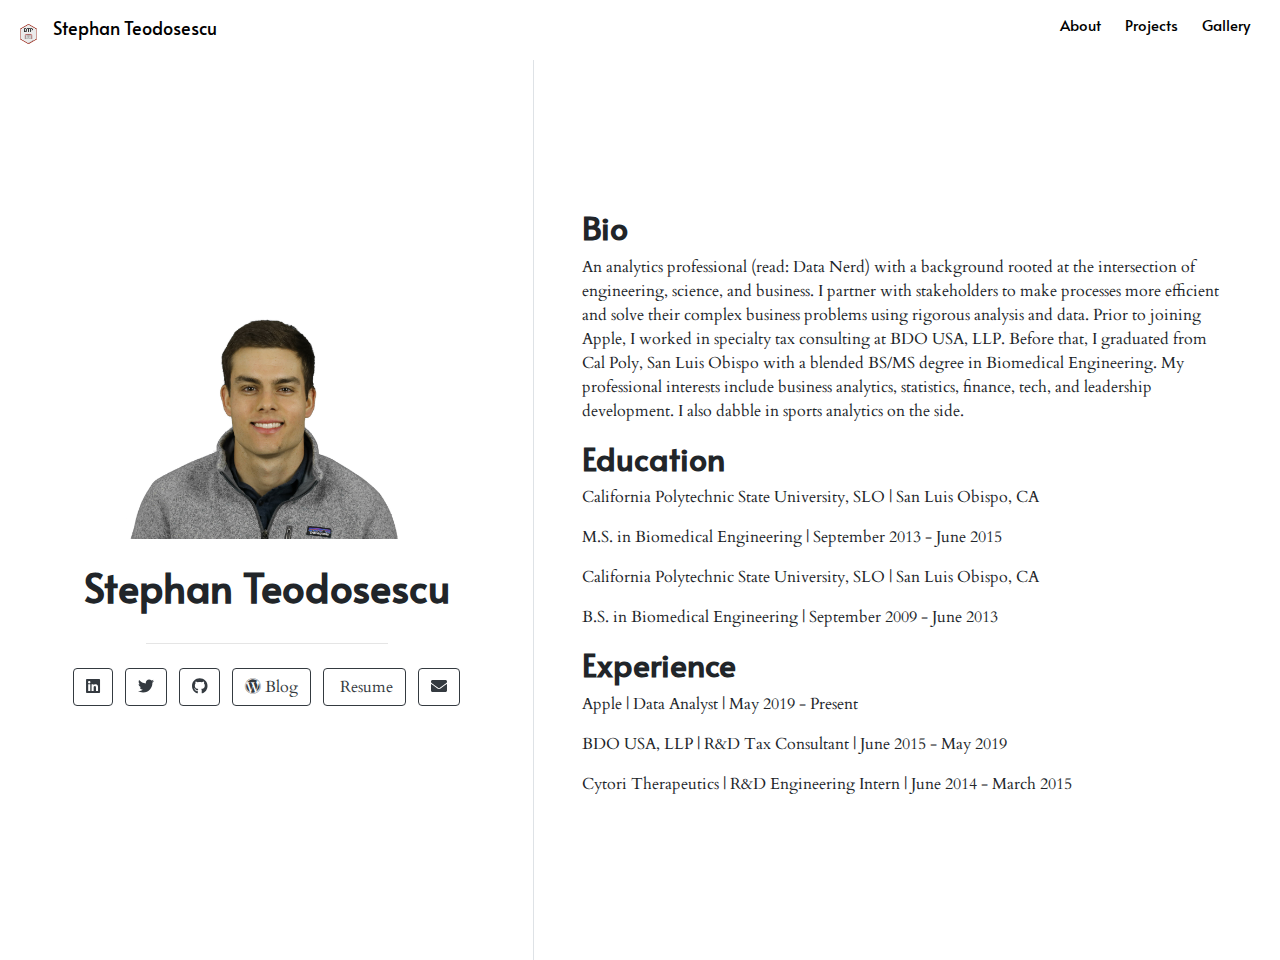
==== docs/index.html @ 384e7872 "Updated resume and blog icons" ====
<!doctype html>
<html lang="en">
  <head>
    <!-- Required meta tags -->
    <meta charset="utf-8">
    <meta name="viewport" content="width=device-width, initial-scale=1, shrink-to-fit=no">

    <!-- Bootstrap CSS -->
    <link rel="stylesheet" href="https://stackpath.bootstrapcdn.com/bootstrap/4.5.0/css/bootstrap.min.css">

    <link href="https://fonts.googleapis.com/css2?family=Roboto+Slab&display=swap" rel="stylesheet">
    <style type="text/css">body {font-family: 'Roboto Slab', serif;}</style>

    <title>Stephan Teodosescu</title>

    
          <!--radix_placeholder_navigation_in_header-->
          <meta name="distill:offset" content=""/>

          <script type="application/javascript">

            window.headroom_prevent_pin = false;

            window.document.addEventListener("DOMContentLoaded", function (event) {

              // initialize headroom for banner
              var header = $('header').get(0);
              var headerHeight = header.offsetHeight;
              var headroom = new Headroom(header, {
                tolerance: 5,
                onPin : function() {
                  if (window.headroom_prevent_pin) {
                    window.headroom_prevent_pin = false;
                    headroom.unpin();
                  }
                }
              });
              headroom.init();
              if(window.location.hash)
                headroom.unpin();
              $(header).addClass('headroom--transition');

              // offset scroll location for banner on hash change
              // (see: https://github.com/WickyNilliams/headroom.js/issues/38)
              window.addEventListener("hashchange", function(event) {
                window.scrollTo(0, window.pageYOffset - (headerHeight + 25));
              });

              // responsive menu
              $('.distill-site-header').each(function(i, val) {
                var topnav = $(this);
                var toggle = topnav.find('.nav-toggle');
                toggle.on('click', function() {
                  topnav.toggleClass('responsive');
                });
              });

              // nav dropdowns
              $('.nav-dropbtn').click(function(e) {
                $(this).next('.nav-dropdown-content').toggleClass('nav-dropdown-active');
                $(this).parent().siblings('.nav-dropdown')
                   .children('.nav-dropdown-content').removeClass('nav-dropdown-active');
              });
              $("body").click(function(e){
                $('.nav-dropdown-content').removeClass('nav-dropdown-active');
              });
              $(".nav-dropdown").click(function(e){
                e.stopPropagation();
              });
            });
          </script>

          <style type="text/css">

          /* Theme (user-documented overrideables for nav appearance) */

          .distill-site-nav {
            color: rgba(255, 255, 255, 0.8);
            background-color: #0F2E3D;
            font-size: 15px;
            font-weight: 300;
          }

          .distill-site-nav a {
            color: inherit;
            text-decoration: none;
          }

          .distill-site-nav a:hover {
            color: white;
          }

          @media print {
            .distill-site-nav {
              display: none;
            }
          }

          .distill-site-header {

          }

          .distill-site-footer {

          }


          /* Site Header */

          .distill-site-header {
            width: 100%;
            box-sizing: border-box;
            z-index: 3;
          }

          .distill-site-header .nav-left {
            display: inline-block;
            margin-left: 8px;
          }

          @media screen and (max-width: 768px) {
            .distill-site-header .nav-left {
              margin-left: 0;
            }
          }


          .distill-site-header .nav-right {
            float: right;
            margin-right: 8px;
          }

          .distill-site-header a,
          .distill-site-header .title {
            display: inline-block;
            text-align: center;
            padding: 14px 10px 14px 10px;
          }

          .distill-site-header .title {
            font-size: 18px;
            min-width: 150px;
          }

          .distill-site-header .logo {
            padding: 0;
          }

          .distill-site-header .logo img {
            display: none;
            max-height: 20px;
            width: auto;
            margin-bottom: -4px;
          }

          .distill-site-header .nav-image img {
            max-height: 18px;
            width: auto;
            display: inline-block;
            margin-bottom: -3px;
          }



          @media screen and (min-width: 1000px) {
            .distill-site-header .logo img {
              display: inline-block;
            }
            .distill-site-header .nav-left {
              margin-left: 20px;
            }
            .distill-site-header .nav-right {
              margin-right: 20px;
            }
            .distill-site-header .title {
              padding-left: 12px;
            }
          }


          .distill-site-header .nav-toggle {
            display: none;
          }

          .nav-dropdown {
            display: inline-block;
            position: relative;
          }

          .nav-dropdown .nav-dropbtn {
            border: none;
            outline: none;
            color: rgba(255, 255, 255, 0.8);
            padding: 16px 10px;
            background-color: transparent;
            font-family: inherit;
            font-size: inherit;
            font-weight: inherit;
            margin: 0;
            margin-top: 1px;
            z-index: 2;
          }

          .nav-dropdown-content {
            display: none;
            position: absolute;
            background-color: white;
            min-width: 200px;
            border: 1px solid rgba(0,0,0,0.15);
            border-radius: 4px;
            box-shadow: 0px 8px 16px 0px rgba(0,0,0,0.1);
            z-index: 1;
            margin-top: 2px;
            white-space: nowrap;
            padding-top: 4px;
            padding-bottom: 4px;
          }

          .nav-dropdown-content hr {
            margin-top: 4px;
            margin-bottom: 4px;
            border: none;
            border-bottom: 1px solid rgba(0, 0, 0, 0.1);
          }

          .nav-dropdown-active {
            display: block;
          }

          .nav-dropdown-content a, .nav-dropdown-content .nav-dropdown-header {
            color: black;
            padding: 6px 24px;
            text-decoration: none;
            display: block;
            text-align: left;
          }

          .nav-dropdown-content .nav-dropdown-header {
            display: block;
            padding: 5px 24px;
            padding-bottom: 0;
            text-transform: uppercase;
            font-size: 14px;
            color: #999999;
            white-space: nowrap;
          }

          .nav-dropdown:hover .nav-dropbtn {
            color: white;
          }

          .nav-dropdown-content a:hover {
            background-color: #ddd;
            color: black;
          }

          .nav-right .nav-dropdown-content {
            margin-left: -45%;
            right: 0;
          }

          @media screen and (max-width: 768px) {
            .distill-site-header a, .distill-site-header .nav-dropdown  {display: none;}
            .distill-site-header a.nav-toggle {
              float: right;
              display: block;
            }
            .distill-site-header .title {
              margin-left: 0;
            }
            .distill-site-header .nav-right {
              margin-right: 0;
            }
            .distill-site-header {
              overflow: hidden;
            }
            .nav-right .nav-dropdown-content {
              margin-left: 0;
            }
          }


          @media screen and (max-width: 768px) {
            .distill-site-header.responsive {position: relative; min-height: 500px; }
            .distill-site-header.responsive a.nav-toggle {
              position: absolute;
              right: 0;
              top: 0;
            }
            .distill-site-header.responsive a,
            .distill-site-header.responsive .nav-dropdown {
              display: block;
              text-align: left;
            }
            .distill-site-header.responsive .nav-left,
            .distill-site-header.responsive .nav-right {
              width: 100%;
            }
            .distill-site-header.responsive .nav-dropdown {float: none;}
            .distill-site-header.responsive .nav-dropdown-content {position: relative;}
            .distill-site-header.responsive .nav-dropdown .nav-dropbtn {
              display: block;
              width: 100%;
              text-align: left;
            }
          }

          /* Site Footer */

          .distill-site-footer {
            width: 100%;
            overflow: hidden;
            box-sizing: border-box;
            z-index: 3;
            margin-top: 30px;
            padding-top: 30px;
            padding-bottom: 30px;
            text-align: center;
          }

          /* Headroom */

          d-title {
            padding-top: 6rem;
          }

          @media print {
            d-title {
              padding-top: 4rem;
            }
          }

          .headroom {
            z-index: 1000;
            position: fixed;
            top: 0;
            left: 0;
            right: 0;
          }

          .headroom--transition {
            transition: all .4s ease-in-out;
          }

          .headroom--unpinned {
            top: -100px;
          }

          .headroom--pinned {
            top: 0;
          }

          /* adjust viewport for navbar height */
          /* helps vertically center bootstrap (non-distill) content */
          .min-vh-100 {
            min-height: calc(100vh - 100px) !important;
          }

          </style>

          <script src="site_libs/jquery-3.6.0/jquery-3.6.0.min.js"></script>
          <link href="site_libs/font-awesome-5.1.0/css/all.css" rel="stylesheet"/>
          <link href="site_libs/font-awesome-5.1.0/css/v4-shims.css" rel="stylesheet"/>
          <script src="site_libs/headroom-0.9.4/headroom.min.js"></script>
          <script src="site_libs/autocomplete-0.37.1/autocomplete.min.js"></script>
          <script src="site_libs/fuse-6.4.1/fuse.min.js"></script>

          <script type="application/javascript">

          function getMeta(metaName) {
            var metas = document.getElementsByTagName('meta');
            for (let i = 0; i < metas.length; i++) {
              if (metas[i].getAttribute('name') === metaName) {
                return metas[i].getAttribute('content');
              }
            }
            return '';
          }

          function offsetURL(url) {
            var offset = getMeta('distill:offset');
            return offset ? offset + '/' + url : url;
          }

          function createFuseIndex() {

            // create fuse index
            var options = {
              keys: [
                { name: 'title', weight: 20 },
                { name: 'categories', weight: 15 },
                { name: 'description', weight: 10 },
                { name: 'contents', weight: 5 },
              ],
              ignoreLocation: true,
              threshold: 0
            };
            var fuse = new window.Fuse([], options);

            // fetch the main search.json
            return fetch(offsetURL('search.json'))
              .then(function(response) {
                if (response.status == 200) {
                  return response.json().then(function(json) {
                    // index main articles
                    json.articles.forEach(function(article) {
                      fuse.add(article);
                    });
                    // download collections and index their articles
                    return Promise.all(json.collections.map(function(collection) {
                      return fetch(offsetURL(collection)).then(function(response) {
                        if (response.status === 200) {
                          return response.json().then(function(articles) {
                            articles.forEach(function(article) {
                              fuse.add(article);
                            });
                          })
                        } else {
                          return Promise.reject(
                            new Error('Unexpected status from search index request: ' +
                                      response.status)
                          );
                        }
                      });
                    })).then(function() {
                      return fuse;
                    });
                  });

                } else {
                  return Promise.reject(
                    new Error('Unexpected status from search index request: ' +
                                response.status)
                  );
                }
              });
          }

          window.document.addEventListener("DOMContentLoaded", function (event) {

            // get search element (bail if we don't have one)
            var searchEl = window.document.getElementById('distill-search');
            if (!searchEl)
              return;

            createFuseIndex()
              .then(function(fuse) {

                // make search box visible
                searchEl.classList.remove('hidden');

                // initialize autocomplete
                var options = {
                  autoselect: true,
                  hint: false,
                  minLength: 2,
                };
                window.autocomplete(searchEl, options, [{
                  source: function(query, callback) {
                    const searchOptions = {
                      isCaseSensitive: false,
                      shouldSort: true,
                      minMatchCharLength: 2,
                      limit: 10,
                    };
                    var results = fuse.search(query, searchOptions);
                    callback(results
                      .map(function(result) { return result.item; })
                    );
                  },
                  templates: {
                    suggestion: function(suggestion) {
                      var img = suggestion.preview && Object.keys(suggestion.preview).length > 0
                        ? `<img src="${offsetURL(suggestion.preview)}"</img>`
                        : '';
                      var html = `
                        <div class="search-item">
                          <h3>${suggestion.title}</h3>
                          <div class="search-item-description">
                            ${suggestion.description || ''}
                          </div>
                          <div class="search-item-preview">
                            ${img}
                          </div>
                        </div>
                      `;
                      return html;
                    }
                  }
                }]).on('autocomplete:selected', function(event, suggestion) {
                  window.location.href = offsetURL(suggestion.path);
                });
                // remove inline display style on autocompleter (we want to
                // manage responsive display via css)
                $('.algolia-autocomplete').css("display", "");
              })
              .catch(function(error) {
                console.log(error);
              });

          });

          </script>

          <style type="text/css">

          .nav-search {
            font-size: x-small;
          }

          /* Algolioa Autocomplete */

          .algolia-autocomplete {
            display: inline-block;
            margin-left: 10px;
            vertical-align: sub;
            background-color: white;
            color: black;
            padding: 6px;
            padding-top: 8px;
            padding-bottom: 0;
            border-radius: 6px;
            border: 1px #0F2E3D solid;
            width: 180px;
          }


          @media screen and (max-width: 768px) {
            .distill-site-nav .algolia-autocomplete {
              display: none;
              visibility: hidden;
            }
            .distill-site-nav.responsive .algolia-autocomplete {
              display: inline-block;
              visibility: visible;
            }
            .distill-site-nav.responsive .algolia-autocomplete .aa-dropdown-menu {
              margin-left: 0;
              width: 400px;
              max-height: 400px;
            }
          }

          .algolia-autocomplete .aa-input, .algolia-autocomplete .aa-hint {
            width: 90%;
            outline: none;
            border: none;
          }

          .algolia-autocomplete .aa-hint {
            color: #999;
          }
          .algolia-autocomplete .aa-dropdown-menu {
            width: 550px;
            max-height: 70vh;
            overflow-x: visible;
            overflow-y: scroll;
            padding: 5px;
            margin-top: 3px;
            margin-left: -150px;
            background-color: #fff;
            border-radius: 5px;
            border: 1px solid #999;
            border-top: none;
          }

          .algolia-autocomplete .aa-dropdown-menu .aa-suggestion {
            cursor: pointer;
            padding: 5px 4px;
            border-bottom: 1px solid #eee;
          }

          .algolia-autocomplete .aa-dropdown-menu .aa-suggestion:last-of-type {
            border-bottom: none;
            margin-bottom: 2px;
          }

          .algolia-autocomplete .aa-dropdown-menu .aa-suggestion .search-item {
            overflow: hidden;
            font-size: 0.8em;
            line-height: 1.4em;
          }

          .algolia-autocomplete .aa-dropdown-menu .aa-suggestion .search-item h3 {
            font-size: 1rem;
            margin-block-start: 0;
            margin-block-end: 5px;
          }

          .algolia-autocomplete .aa-dropdown-menu .aa-suggestion .search-item-description {
            display: inline-block;
            overflow: hidden;
            height: 2.8em;
            width: 80%;
            margin-right: 4%;
          }

          .algolia-autocomplete .aa-dropdown-menu .aa-suggestion .search-item-preview {
            display: inline-block;
            width: 15%;
          }

          .algolia-autocomplete .aa-dropdown-menu .aa-suggestion .search-item-preview img {
            height: 3em;
            width: auto;
            display: none;
          }

          .algolia-autocomplete .aa-dropdown-menu .aa-suggestion .search-item-preview img[src] {
            display: initial;
          }

          .algolia-autocomplete .aa-dropdown-menu .aa-suggestion.aa-cursor {
            background-color: #eee;
          }
          .algolia-autocomplete .aa-dropdown-menu .aa-suggestion em {
            font-weight: bold;
            font-style: normal;
          }

          </style>


          <!--/radix_placeholder_navigation_in_header-->
          <!--radix_placeholder_site_in_header-->
          <!--/radix_placeholder_site_in_header-->
          
          <style type="text/css">
          body {
            padding-top: 60px;
          }
          </style>
          <style type="text/css">
          /* base variables */

          /* Edit the CSS properties in this file to create a custom
             Distill theme. Only edit values in the right column
             for each row; values shown are the CSS defaults.
             To return any property to the default,
             you may set its value to: unset
             All rows must end with a semi-colon.                      */

          /* Optional: embed custom fonts here with `@import`          */
          /* This must remain at the top of this file.                 */



          html {
            /*-- Main font sizes --*/
            --title-size:      50px;
            --body-size:       1.06rem;
            --code-size:       14px;
            --aside-size:      12px;
            --fig-cap-size:    13px;
            /*-- Main font colors --*/
            --title-color:     #000000;
            --header-color:    rgba(0, 0, 0, 0.8);
            --body-color:      rgba(0, 0, 0, 0.8);
            --aside-color:     rgba(0, 0, 0, 0.6);
            --fig-cap-color:   rgba(0, 0, 0, 0.6);
            /*-- Specify custom fonts ~~~ must be imported above   --*/
            --heading-font:    sans-serif;
            --mono-font:       monospace;
            --body-font:       sans-serif;
            --navbar-font:     sans-serif;  /* websites + blogs only */
          }

          /*-- ARTICLE METADATA --*/
          d-byline {
            --heading-size:    0.6rem;
            --heading-color:   rgba(0, 0, 0, 0.5);
            --body-size:       0.8rem;
            --body-color:      rgba(0, 0, 0, 0.8);
          }

          /*-- ARTICLE TABLE OF CONTENTS --*/
          .d-contents {
            --heading-size:    18px;
            --contents-size:   13px;
          }

          /*-- ARTICLE APPENDIX --*/
          d-appendix {
            --heading-size:    15px;
            --heading-color:   rgba(0, 0, 0, 0.65);
            --text-size:       0.8em;
            --text-color:      rgba(0, 0, 0, 0.5);
          }

          /*-- WEBSITE HEADER + FOOTER --*/
          /* These properties only apply to Distill sites and blogs  */

          .distill-site-header {
            --title-size:       18px;
            --text-color:       rgba(255, 255, 255, 0.8);
            --text-size:        15px;
            --hover-color:      white;
            --bkgd-color:       #0F2E3D;
          }

          .distill-site-footer {
            --text-color:       rgba(255, 255, 255, 0.8);
            --text-size:        15px;
            --hover-color:      white;
            --bkgd-color:       #0F2E3D;
          }

          /*-- Additional custom styles --*/
          /* Add any additional CSS rules below                      */
          </style>
          <style type="text/css">/* base variables */

          /* Edit the CSS properties in this file to create a custom
             Distill theme. Only edit values in the right column
             for each row; values shown are the CSS defaults.
             To return any property to the default,
             you may set its value to: unset
             All rows must end with a semi-colon.                      */

          /* Optional: embed custom fonts here with `@import`          */
          /* This must remain at the top of this file.                 */
          @import url('https://fonts.googleapis.com/css2?family=Cardo');
          @import url('https://fonts.googleapis.com/css2?family=Alata');


          html {
            /*-- Main font sizes --*/
            --title-size:      50px;
            --body-size:       1.075rem;                   /* edited */
            --code-size:       14px;
            --aside-size:      12px;
            --fig-cap-size:    13px;
            /*-- Main font colors --*/
            --title-color:     #000000;
            --heading-color:   rgba(0, 0, 0, 0.8);
            --body-color:      rgba(0, 0, 0, 0.8);
            --aside-color:     rgba(0, 0, 0, 0.6);
            --fig-cap-color:   rgba(0, 0, 0, 0.6);
            /*-- Specify custom fonts ~~~ must be imported above   --*/
            --heading-font:    'Alata', sans-serif;        /* edited */
            --mono-font:       monospace;
            --body-font:       'Cardo', serif;             /* edited */
            --navbar-font:     'Alata', sans-serif;        /* edited */
          }

          /*-- ARTICLE METADATA --*/
          d-byline {
            --heading-size:    0.6rem;
            --heading-color:   rgba(0, 0, 0, 0.5);
            --body-size:       0.8rem;
            --body-color:      rgba(0, 0, 0, 0.8);
          }

          /*-- ARTICLE TABLE OF CONTENTS --*/
          .d-contents {
            --heading-size:    18px;
            --contents-size:   13px;
          }

          /*-- ARTICLE APPENDIX --*/
          d-appendix {
            --heading-size:    15px;
            --heading-color:   rgba(0, 0, 0, 0.65);
            --text-size:       1.075rem;                   /* edited */
            --text-color:      rgb(0, 0, 0);               /* edited */
          }

          /*-- WEBSITE HEADER + FOOTER --*/
          /* These properties only apply to Distill sites and blogs  */

          .distill-site-header {
            --title-size:       18px;
            --text-color:       #000;                     /* edited */
            --text-size:        15px;
            --hover-color:      #0E3386;                  /* edited */
            --bkgd-color:       #fff;                     /* edited */
          }

          .distill-site-footer {
            --text-color:       rgba(255, 255, 255, 0.8);
            --text-size:        15px;
            --hover-color:      white;
            --bkgd-color:       #0F2E3D;
          }

          /*-- Additional custom styles --*/

          .categories li > a:hover {
              color: #0E3386;
              border-bottom: 1px #0E3386;
          }

          p a:hover  {
              color: #0E3386;
          }

          /* Change appearance of headers */
          h1, h2, h3, h4, h5 {
              font-weight: 700;
          }

          /* Use specific font in the body of the text */
          html, body, p {
              font-weight: 200;
              /*line-height: 1.3rem; */
              /*font-style: normal;*/
          }

          ul > li::marker {
              font-weight: 700;
              font-size: 1.125em;
          }</style>
          <style type="text/css">
          /* base style */

          /* FONT FAMILIES */

          :root {
            --heading-default: -apple-system, BlinkMacSystemFont, "Segoe UI", Roboto, Oxygen, Ubuntu, Cantarell, "Fira Sans", "Droid Sans", "Helvetica Neue", Arial, sans-serif;
            --mono-default: Consolas, Monaco, 'Andale Mono', 'Ubuntu Mono', monospace;
            --body-default: -apple-system, BlinkMacSystemFont, "Segoe UI", Roboto, Oxygen, Ubuntu, Cantarell, "Fira Sans", "Droid Sans", "Helvetica Neue", Arial, sans-serif;
          }

          body,
          .posts-list .post-preview p,
          .posts-list .description p {
            font-family: var(--body-font), var(--body-default);
          }

          h1, h2, h3, h4, h5, h6,
          .posts-list .post-preview h2,
          .posts-list .description h2 {
            font-family: var(--heading-font), var(--heading-default);
          }

          d-article div.sourceCode code,
          d-article pre code {
            font-family: var(--mono-font), var(--mono-default);
          }


          /*-- TITLE --*/
          d-title h1,
          .posts-list > h1 {
            color: var(--title-color, black);
          }

          d-title h1 {
            font-size: var(--title-size, 50px);
          }

          /*-- HEADERS --*/
          d-article h1,
          d-article h2,
          d-article h3,
          d-article h4,
          d-article h5,
          d-article h6 {
            color: var(--header-color, rgba(0, 0, 0, 0.8));
          }

          /*-- BODY --*/
          d-article > p,  /* only text inside of <p> tags */
          d-article > ul, /* lists */
          d-article > ol {
            color: var(--body-color, rgba(0, 0, 0, 0.8));
            font-size: var(--body-size, 1.06rem);
          }


          /*-- CODE --*/
          d-article div.sourceCode code,
          d-article pre code {
            font-size: var(--code-size, 14px);
          }

          /*-- ASIDE --*/
          d-article aside {
            font-size: var(--aside-size, 12px);
            color: var(--aside-color, rgba(0, 0, 0, 0.6));
          }

          /*-- FIGURE CAPTIONS --*/
          figure .caption,
          figure figcaption,
          .figure .caption {
            font-size: var(--fig-cap-size, 13px);
            color: var(--fig-cap-color, rgba(0, 0, 0, 0.6));
          }

          /*-- METADATA --*/
          d-byline h3 {
            font-size: var(--heading-size, 0.6rem);
            color: var(--heading-color, rgba(0, 0, 0, 0.5));
          }

          d-byline {
            font-size: var(--body-size, 0.8rem);
            color: var(--body-color, rgba(0, 0, 0, 0.8));
          }

          d-byline a,
          d-article d-byline a {
            color: var(--body-color, rgba(0, 0, 0, 0.8));
          }

          /*-- TABLE OF CONTENTS --*/
          .d-contents nav h3 {
            font-size: var(--heading-size, 18px);
          }

          .d-contents nav a {
            font-size: var(--contents-size, 13px);
          }

          /*-- APPENDIX --*/
          d-appendix h3 {
            font-size: var(--heading-size, 15px);
            color: var(--heading-color, rgba(0, 0, 0, 0.65));
          }

          d-appendix {
            font-size: var(--text-size, 0.8em);
            color: var(--text-color, rgba(0, 0, 0, 0.5));
          }

          d-appendix d-footnote-list a.footnote-backlink {
            color: var(--text-color, rgba(0, 0, 0, 0.5));
          }

          /*-- WEBSITE HEADER + FOOTER --*/
          .distill-site-header .title {
            font-size: var(--title-size, 18px);
            font-family: var(--navbar-font), var(--heading-default);
          }

          .distill-site-header a,
          .nav-dropdown .nav-dropbtn {
            font-family: var(--navbar-font), var(--heading-default);
          }

          .nav-dropdown .nav-dropbtn {
            color: var(--text-color, rgba(255, 255, 255, 0.8));
            font-size: var(--text-size, 15px);
          }

          .distill-site-header a:hover,
          .nav-dropdown:hover .nav-dropbtn {
            color: var(--hover-color, white);
          }

          .distill-site-header {
            font-size: var(--text-size, 15px);
            color: var(--text-color, rgba(255, 255, 255, 0.8));
            background-color: var(--bkgd-color, #0F2E3D);
          }

          .distill-site-footer {
            font-size: var(--text-size, 15px);
            color: var(--text-color, rgba(255, 255, 255, 0.8));
            background-color: var(--bkgd-color, #0F2E3D);
          }

          .distill-site-footer a:hover {
            color: var(--hover-color, white);
          }</style>
          <script src="/Library/Frameworks/R.framework/Versions/3.6/Resources/library/rmarkdown/rmd/h/pandoc/header-attrs.js"></script>
    
    
  </head>
  <body>

          <!--radix_placeholder_navigation_before_body-->
          <header class="header header--fixed" role="banner">
          <nav class="distill-site-nav distill-site-header">
          <div class="nav-left">
          <a class="logo" href="https://between-the-pipes.com/">
          <img src="hex-BTP.png" alt="Logo"/>
          </a>
          <a href="index.html" class="title">Stephan Teodosescu</a>
          </div>
          <div class="nav-right">
          <a href="index.html">About</a>
          <a href="projects.html">Projects</a>
          <a href="gallery.html">Gallery</a>
          <a href="javascript:void(0);" class="nav-toggle">&#9776;</a>
          </div>
          </nav>
          </header>
          <!--/radix_placeholder_navigation_before_body-->
          <!--radix_placeholder_site_before_body-->
          <!--/radix_placeholder_site_before_body-->
    
    <div class="container-fluid d-none d-lg-block d-xl-block">
      <div class="d-flex row flex-row vh-100">
        <div class="d-flex flex-column col-5 align-items-center text-center align-self-center">
          <div class="mx-auto text-center">
            <div class="p-3">
              <img src=stephan.JPG style="height:15rem" class="rounded">
            </div>
            <div class="p-2">
              <h1>Stephan Teodosescu</h1>
            </div>
            <hr style="width:60%;"/>
            <div class="p-2">
              <div id="icon-list">
                <ul class="list-inline">
                                    <li class="list-inline-item">
                    <a href=https://www.linkedin.com/in/stephan-teodosescu/>
                      <button type="button" class="btn btn-outline-dark mb-2">
                        <svg aria-hidden="true" role="img" viewBox="0 0 448 512" style="height:1em;width:0.88em;vertical-align:-0.125em;margin-left:auto;margin-right:auto;font-size:inherit;fill:currentColor;overflow:visible;position:relative;"><path d="M416 32H31.9C14.3 32 0 46.5 0 64.3v383.4C0 465.5 14.3 480 31.9 480H416c17.6 0 32-14.5 32-32.3V64.3c0-17.8-14.4-32.3-32-32.3zM135.4 416H69V202.2h66.5V416zm-33.2-243c-21.3 0-38.5-17.3-38.5-38.5S80.9 96 102.2 96c21.2 0 38.5 17.3 38.5 38.5 0 21.3-17.2 38.5-38.5 38.5zm282.1 243h-66.4V312c0-24.8-.5-56.7-34.5-56.7-34.6 0-39.9 27-39.9 54.9V416h-66.4V202.2h63.7v29.2h.9c8.9-16.8 30.6-34.5 62.9-34.5 67.2 0 79.7 44.3 79.7 101.9V416z"/></svg>
                      </button>
                    </a>
                  </li>
                                    <li class="list-inline-item">
                    <a href=https://twitter.com/steodosescu>
                      <button type="button" class="btn btn-outline-dark mb-2">
                        <svg aria-hidden="true" role="img" viewBox="0 0 512 512" style="height:1em;width:1em;vertical-align:-0.125em;margin-left:auto;margin-right:auto;font-size:inherit;fill:currentColor;overflow:visible;position:relative;"><path d="M459.37 151.716c.325 4.548.325 9.097.325 13.645 0 138.72-105.583 298.558-298.558 298.558-59.452 0-114.68-17.219-161.137-47.106 8.447.974 16.568 1.299 25.34 1.299 49.055 0 94.213-16.568 130.274-44.832-46.132-.975-84.792-31.188-98.112-72.772 6.498.974 12.995 1.624 19.818 1.624 9.421 0 18.843-1.3 27.614-3.573-48.081-9.747-84.143-51.98-84.143-102.985v-1.299c13.969 7.797 30.214 12.67 47.431 13.319-28.264-18.843-46.781-51.005-46.781-87.391 0-19.492 5.197-37.36 14.294-52.954 51.655 63.675 129.3 105.258 216.365 109.807-1.624-7.797-2.599-15.918-2.599-24.04 0-57.828 46.782-104.934 104.934-104.934 30.213 0 57.502 12.67 76.67 33.137 23.715-4.548 46.456-13.32 66.599-25.34-7.798 24.366-24.366 44.833-46.132 57.827 21.117-2.273 41.584-8.122 60.426-16.243-14.292 20.791-32.161 39.308-52.628 54.253z"/></svg>
                      </button>
                    </a>
                  </li>
                                    <li class="list-inline-item">
                    <a href=https://github.com/steodose>
                      <button type="button" class="btn btn-outline-dark mb-2">
                        <svg aria-hidden="true" role="img" viewBox="0 0 496 512" style="height:1em;width:0.97em;vertical-align:-0.125em;margin-left:auto;margin-right:auto;font-size:inherit;fill:currentColor;overflow:visible;position:relative;"><path d="M165.9 397.4c0 2-2.3 3.6-5.2 3.6-3.3.3-5.6-1.3-5.6-3.6 0-2 2.3-3.6 5.2-3.6 3-.3 5.6 1.3 5.6 3.6zm-31.1-4.5c-.7 2 1.3 4.3 4.3 4.9 2.6 1 5.6 0 6.2-2s-1.3-4.3-4.3-5.2c-2.6-.7-5.5.3-6.2 2.3zm44.2-1.7c-2.9.7-4.9 2.6-4.6 4.9.3 2 2.9 3.3 5.9 2.6 2.9-.7 4.9-2.6 4.6-4.6-.3-1.9-3-3.2-5.9-2.9zM244.8 8C106.1 8 0 113.3 0 252c0 110.9 69.8 205.8 169.5 239.2 12.8 2.3 17.3-5.6 17.3-12.1 0-6.2-.3-40.4-.3-61.4 0 0-70 15-84.7-29.8 0 0-11.4-29.1-27.8-36.6 0 0-22.9-15.7 1.6-15.4 0 0 24.9 2 38.6 25.8 21.9 38.6 58.6 27.5 72.9 20.9 2.3-16 8.8-27.1 16-33.7-55.9-6.2-112.3-14.3-112.3-110.5 0-27.5 7.6-41.3 23.6-58.9-2.6-6.5-11.1-33.3 2.6-67.9 20.9-6.5 69 27 69 27 20-5.6 41.5-8.5 62.8-8.5s42.8 2.9 62.8 8.5c0 0 48.1-33.6 69-27 13.7 34.7 5.2 61.4 2.6 67.9 16 17.7 25.8 31.5 25.8 58.9 0 96.5-58.9 104.2-114.8 110.5 9.2 7.9 17 22.9 17 46.4 0 33.7-.3 75.4-.3 83.6 0 6.5 4.6 14.4 17.3 12.1C428.2 457.8 496 362.9 496 252 496 113.3 383.5 8 244.8 8zM97.2 352.9c-1.3 1-1 3.3.7 5.2 1.6 1.6 3.9 2.3 5.2 1 1.3-1 1-3.3-.7-5.2-1.6-1.6-3.9-2.3-5.2-1zm-10.8-8.1c-.7 1.3.3 2.9 2.3 3.9 1.6 1 3.6.7 4.3-.7.7-1.3-.3-2.9-2.3-3.9-2-.6-3.6-.3-4.3.7zm32.4 35.6c-1.6 1.3-1 4.3 1.3 6.2 2.3 2.3 5.2 2.6 6.5 1 1.3-1.3.7-4.3-1.3-6.2-2.2-2.3-5.2-2.6-6.5-1zm-11.4-14.7c-1.6 1-1.6 3.6 0 5.9 1.6 2.3 4.3 3.3 5.6 2.3 1.6-1.3 1.6-3.9 0-6.2-1.4-2.3-4-3.3-5.6-2z"/></svg>
                      </button>
                    </a>
                  </li>
                                    <li class="list-inline-item">
                    <a href=https://between-the-pipes.com/>
                      <button type="button" class="btn btn-outline-dark mb-2">
                        <i class="fab fa-wordpress"></i> Blog
                      </button>
                    </a>
                  </li>
                                    <li class="list-inline-item">
                    <a href=https://docs.google.com/document/d/17OJW2OUuW_B5f8x2n0ueu_iLUEhxxY6TBpb63IJN0rE/edit?usp=sharing>
                      <button type="button" class="btn btn-outline-dark mb-2">
                        <i class="fab fa-file"></i> Resume
                      </button>
                    </a>
                  </li>
                                    <li class="list-inline-item">
                    <a href=mailto:steodosescu@gmail.com>
                      <button type="button" class="btn btn-outline-dark mb-2">
                        <svg aria-hidden="true" role="img" viewBox="0 0 512 512" style="height:1em;width:1em;vertical-align:-0.125em;margin-left:auto;margin-right:auto;font-size:inherit;fill:currentColor;overflow:visible;position:relative;"><path d="M502.3 190.8c3.9-3.1 9.7-.2 9.7 4.7V400c0 26.5-21.5 48-48 48H48c-26.5 0-48-21.5-48-48V195.6c0-5 5.7-7.8 9.7-4.7 22.4 17.4 52.1 39.5 154.1 113.6 21.1 15.4 56.7 47.8 92.2 47.6 35.7.3 72-32.8 92.3-47.6 102-74.1 131.6-96.3 154-113.7zM256 320c23.2.4 56.6-29.2 73.4-41.4 132.7-96.3 142.8-104.7 173.4-128.7 5.8-4.5 9.2-11.5 9.2-18.9v-19c0-26.5-21.5-48-48-48H48C21.5 64 0 85.5 0 112v19c0 7.4 3.4 14.3 9.2 18.9 30.6 23.9 40.7 32.4 173.4 128.7 16.8 12.2 50.2 41.8 73.4 41.4z"/></svg>
                      </button>
                    </a>
                  </li>
                                  </ul>
              </div>
            </div>
          </div>
        </div>
        <div class="d-flex flex-column vh-100 border-left"></div>
        <div class="d-flex flex-column col px-5 align-items-center align-self-center mh-100" style="overflow-y: scroll;">
          <div class="my-5" id="content">
            <div id="bio" class="section level2">
            <h2>Bio</h2>
            <p>An analytics professional (read: Data Nerd) with a background rooted at the intersection of engineering, science, and business. I partner with stakeholders to make processes more efficient and solve their complex business problems using rigorous analysis and data. Prior to joining Apple, I worked in specialty tax consulting at BDO USA, LLP. Before that, I graduated from Cal Poly, San Luis Obispo with a blended BS/MS degree in Biomedical Engineering. My professional interests include business analytics, statistics, finance, tech, and leadership development. I also dabble in sports analytics on the side.</p>
            </div>
            <div id="education" class="section level2">
            <h2>Education</h2>
            <p><strong>California Polytechnic State University, SLO</strong> | San Luis Obispo, CA</p>
            <p>M.S. in Biomedical Engineering | September 2013 - June 2015</p>
            <p><strong>California Polytechnic State University, SLO</strong> | San Luis Obispo, CA</p>
            <p>B.S. in Biomedical Engineering | September 2009 - June 2013</p>
            </div>
            <div id="experience" class="section level2">
            <h2>Experience</h2>
            <p><strong>Apple</strong> | Data Analyst | May 2019 - Present</p>
            <p><strong>BDO USA, LLP</strong> | R&amp;D Tax Consultant | June 2015 - May 2019</p>
            <p><strong>Cytori Therapeutics</strong> | R&amp;D Engineering Intern | June 2014 - March 2015</p>
            </div>
          </div>
        </div>
      </div>
    </div>

    <div class="container-flex min-vh-100 d-block d-lg-none d-xl-none">
      <div class="d-flex flex-row justify-content-center">
        <div class="d-flex flex-col">
          <div class="mx-auto">
            <div class="p-3 mt-3 text-center">
              <img src=stephan.JPG style="height:15rem" class="rounded">
            </div>
            <div class="p-2 text-center">
              <h1>Stephan Teodosescu</h1>
            </div>
            <hr style="width:60%;"/>

            <div class="row justify-content-center align-items-center">
              <div class="col-8 p-1 text-center">
                <div class="list-group">
                                    <a href=https://www.linkedin.com/in/stephan-teodosescu/>
                    <button type="button" class="list-group-item list-group-item-action my-1 rounded">
                      <svg aria-hidden="true" role="img" viewBox="0 0 448 512" style="height:1em;width:0.88em;vertical-align:-0.125em;margin-left:auto;margin-right:auto;font-size:inherit;fill:currentColor;overflow:visible;position:relative;"><path d="M416 32H31.9C14.3 32 0 46.5 0 64.3v383.4C0 465.5 14.3 480 31.9 480H416c17.6 0 32-14.5 32-32.3V64.3c0-17.8-14.4-32.3-32-32.3zM135.4 416H69V202.2h66.5V416zm-33.2-243c-21.3 0-38.5-17.3-38.5-38.5S80.9 96 102.2 96c21.2 0 38.5 17.3 38.5 38.5 0 21.3-17.2 38.5-38.5 38.5zm282.1 243h-66.4V312c0-24.8-.5-56.7-34.5-56.7-34.6 0-39.9 27-39.9 54.9V416h-66.4V202.2h63.7v29.2h.9c8.9-16.8 30.6-34.5 62.9-34.5 67.2 0 79.7 44.3 79.7 101.9V416z"/></svg>
                    </button>
                  </a>
                                    <a href=https://twitter.com/steodosescu>
                    <button type="button" class="list-group-item list-group-item-action my-1 rounded">
                      <svg aria-hidden="true" role="img" viewBox="0 0 512 512" style="height:1em;width:1em;vertical-align:-0.125em;margin-left:auto;margin-right:auto;font-size:inherit;fill:currentColor;overflow:visible;position:relative;"><path d="M459.37 151.716c.325 4.548.325 9.097.325 13.645 0 138.72-105.583 298.558-298.558 298.558-59.452 0-114.68-17.219-161.137-47.106 8.447.974 16.568 1.299 25.34 1.299 49.055 0 94.213-16.568 130.274-44.832-46.132-.975-84.792-31.188-98.112-72.772 6.498.974 12.995 1.624 19.818 1.624 9.421 0 18.843-1.3 27.614-3.573-48.081-9.747-84.143-51.98-84.143-102.985v-1.299c13.969 7.797 30.214 12.67 47.431 13.319-28.264-18.843-46.781-51.005-46.781-87.391 0-19.492 5.197-37.36 14.294-52.954 51.655 63.675 129.3 105.258 216.365 109.807-1.624-7.797-2.599-15.918-2.599-24.04 0-57.828 46.782-104.934 104.934-104.934 30.213 0 57.502 12.67 76.67 33.137 23.715-4.548 46.456-13.32 66.599-25.34-7.798 24.366-24.366 44.833-46.132 57.827 21.117-2.273 41.584-8.122 60.426-16.243-14.292 20.791-32.161 39.308-52.628 54.253z"/></svg>
                    </button>
                  </a>
                                    <a href=https://github.com/steodose>
                    <button type="button" class="list-group-item list-group-item-action my-1 rounded">
                      <svg aria-hidden="true" role="img" viewBox="0 0 496 512" style="height:1em;width:0.97em;vertical-align:-0.125em;margin-left:auto;margin-right:auto;font-size:inherit;fill:currentColor;overflow:visible;position:relative;"><path d="M165.9 397.4c0 2-2.3 3.6-5.2 3.6-3.3.3-5.6-1.3-5.6-3.6 0-2 2.3-3.6 5.2-3.6 3-.3 5.6 1.3 5.6 3.6zm-31.1-4.5c-.7 2 1.3 4.3 4.3 4.9 2.6 1 5.6 0 6.2-2s-1.3-4.3-4.3-5.2c-2.6-.7-5.5.3-6.2 2.3zm44.2-1.7c-2.9.7-4.9 2.6-4.6 4.9.3 2 2.9 3.3 5.9 2.6 2.9-.7 4.9-2.6 4.6-4.6-.3-1.9-3-3.2-5.9-2.9zM244.8 8C106.1 8 0 113.3 0 252c0 110.9 69.8 205.8 169.5 239.2 12.8 2.3 17.3-5.6 17.3-12.1 0-6.2-.3-40.4-.3-61.4 0 0-70 15-84.7-29.8 0 0-11.4-29.1-27.8-36.6 0 0-22.9-15.7 1.6-15.4 0 0 24.9 2 38.6 25.8 21.9 38.6 58.6 27.5 72.9 20.9 2.3-16 8.8-27.1 16-33.7-55.9-6.2-112.3-14.3-112.3-110.5 0-27.5 7.6-41.3 23.6-58.9-2.6-6.5-11.1-33.3 2.6-67.9 20.9-6.5 69 27 69 27 20-5.6 41.5-8.5 62.8-8.5s42.8 2.9 62.8 8.5c0 0 48.1-33.6 69-27 13.7 34.7 5.2 61.4 2.6 67.9 16 17.7 25.8 31.5 25.8 58.9 0 96.5-58.9 104.2-114.8 110.5 9.2 7.9 17 22.9 17 46.4 0 33.7-.3 75.4-.3 83.6 0 6.5 4.6 14.4 17.3 12.1C428.2 457.8 496 362.9 496 252 496 113.3 383.5 8 244.8 8zM97.2 352.9c-1.3 1-1 3.3.7 5.2 1.6 1.6 3.9 2.3 5.2 1 1.3-1 1-3.3-.7-5.2-1.6-1.6-3.9-2.3-5.2-1zm-10.8-8.1c-.7 1.3.3 2.9 2.3 3.9 1.6 1 3.6.7 4.3-.7.7-1.3-.3-2.9-2.3-3.9-2-.6-3.6-.3-4.3.7zm32.4 35.6c-1.6 1.3-1 4.3 1.3 6.2 2.3 2.3 5.2 2.6 6.5 1 1.3-1.3.7-4.3-1.3-6.2-2.2-2.3-5.2-2.6-6.5-1zm-11.4-14.7c-1.6 1-1.6 3.6 0 5.9 1.6 2.3 4.3 3.3 5.6 2.3 1.6-1.3 1.6-3.9 0-6.2-1.4-2.3-4-3.3-5.6-2z"/></svg>
                    </button>
                  </a>
                                    <a href=https://between-the-pipes.com/>
                    <button type="button" class="list-group-item list-group-item-action my-1 rounded">
                      <i class="fab fa-wordpress"></i> Blog
                    </button>
                  </a>
                                    <a href=https://docs.google.com/document/d/17OJW2OUuW_B5f8x2n0ueu_iLUEhxxY6TBpb63IJN0rE/edit?usp=sharing>
                    <button type="button" class="list-group-item list-group-item-action my-1 rounded">
                      <i class="fab fa-file"></i> Resume
                    </button>
                  </a>
                                    <a href=mailto:steodosescu@gmail.com>
                    <button type="button" class="list-group-item list-group-item-action my-1 rounded">
                      <svg aria-hidden="true" role="img" viewBox="0 0 512 512" style="height:1em;width:1em;vertical-align:-0.125em;margin-left:auto;margin-right:auto;font-size:inherit;fill:currentColor;overflow:visible;position:relative;"><path d="M502.3 190.8c3.9-3.1 9.7-.2 9.7 4.7V400c0 26.5-21.5 48-48 48H48c-26.5 0-48-21.5-48-48V195.6c0-5 5.7-7.8 9.7-4.7 22.4 17.4 52.1 39.5 154.1 113.6 21.1 15.4 56.7 47.8 92.2 47.6 35.7.3 72-32.8 92.3-47.6 102-74.1 131.6-96.3 154-113.7zM256 320c23.2.4 56.6-29.2 73.4-41.4 132.7-96.3 142.8-104.7 173.4-128.7 5.8-4.5 9.2-11.5 9.2-18.9v-19c0-26.5-21.5-48-48-48H48C21.5 64 0 85.5 0 112v19c0 7.4 3.4 14.3 9.2 18.9 30.6 23.9 40.7 32.4 173.4 128.7 16.8 12.2 50.2 41.8 73.4 41.4z"/></svg>
                    </button>
                  </a>
                                  </div>
              </div>
            </div>
            <div class="p pt-4 px-5">
              <div id="bio" class="section level2">
              <h2>Bio</h2>
              <p>An analytics professional (read: Data Nerd) with a background rooted at the intersection of engineering, science, and business. I partner with stakeholders to make processes more efficient and solve their complex business problems using rigorous analysis and data. Prior to joining Apple, I worked in specialty tax consulting at BDO USA, LLP. Before that, I graduated from Cal Poly, San Luis Obispo with a blended BS/MS degree in Biomedical Engineering. My professional interests include business analytics, statistics, finance, tech, and leadership development. I also dabble in sports analytics on the side.</p>
              </div>
              <div id="education" class="section level2">
              <h2>Education</h2>
              <p><strong>California Polytechnic State University, SLO</strong> | San Luis Obispo, CA</p>
              <p>M.S. in Biomedical Engineering | September 2013 - June 2015</p>
              <p><strong>California Polytechnic State University, SLO</strong> | San Luis Obispo, CA</p>
              <p>B.S. in Biomedical Engineering | September 2009 - June 2013</p>
              </div>
              <div id="experience" class="section level2">
              <h2>Experience</h2>
              <p><strong>Apple</strong> | Data Analyst | May 2019 - Present</p>
              <p><strong>BDO USA, LLP</strong> | R&amp;D Tax Consultant | June 2015 - May 2019</p>
              <p><strong>Cytori Therapeutics</strong> | R&amp;D Engineering Intern | June 2014 - March 2015</p>
              </div>
            </div>
        </div>
      </div>
    </div>

    <!-- Optional JavaScript -->
    <!-- jQuery first, then Popper.js, then Bootstrap JS -->
    <script src="https://code.jquery.com/jquery-3.5.1.slim.min.js" integrity="sha384-DfXdz2htPH0lsSSs5nCTpuj/zy4C+OGpamoFVy38MVBnE+IbbVYUew+OrCXaRkfj" crossorigin="anonymous"></script>
    <script src="https://cdn.jsdelivr.net/npm/popper.js@1.16.0/dist/umd/popper.min.js" integrity="sha384-Q6E9RHvbIyZFJoft+2mJbHaEWldlvI9IOYy5n3zV9zzTtmI3UksdQRVvoxMfooAo" crossorigin="anonymous"></script>
    <script src="https://stackpath.bootstrapcdn.com/bootstrap/4.5.0/js/bootstrap.min.js" integrity="sha384-OgVRvuATP1z7JjHLkuOU7Xw704+h835Lr+6QL9UvYjZE3Ipu6Tp75j7Bh/kR0JKI" crossorigin="anonymous"></script>

      <!--radix_placeholder_site_after_body-->
      <!--/radix_placeholder_site_after_body-->
      <!--radix_placeholder_navigation_after_body-->
      <!--/radix_placeholder_navigation_after_body-->
  
  </body>
</html>
---- docs/site_libs/font-awesome-5.1.0/css/all.css ----
/*!
 * Font Awesome Free 5.1.0 by @fontawesome - https://fontawesome.com
 * License - https://fontawesome.com/license (Icons: CC BY 4.0, Fonts: SIL OFL 1.1, Code: MIT License)
 */
.fa,.fab,.fal,.far,.fas{-moz-osx-font-smoothing:grayscale;-webkit-font-smoothing:antialiased;display:inline-block;font-style:normal;font-variant:normal;text-rendering:auto;line-height:1}.fa-lg{font-size:1.33333em;line-height:.75em;vertical-align:-.0667em}.fa-xs{font-size:.75em}.fa-sm{font-size:.875em}.fa-1x{font-size:1em}.fa-2x{font-size:2em}.fa-3x{font-size:3em}.fa-4x{font-size:4em}.fa-5x{font-size:5em}.fa-6x{font-size:6em}.fa-7x{font-size:7em}.fa-8x{font-size:8em}.fa-9x{font-size:9em}.fa-10x{font-size:10em}.fa-fw{text-align:center;width:1.25em}.fa-ul{list-style-type:none;margin-left:2.5em;padding-left:0}.fa-ul>li{position:relative}.fa-li{left:-2em;position:absolute;text-align:center;width:2em;line-height:inherit}.fa-border{border:.08em solid #eee;border-radius:.1em;padding:.2em .25em .15em}.fa-pull-left{float:left}.fa-pull-right{float:right}.fa.fa-pull-left,.fab.fa-pull-left,.fal.fa-pull-left,.far.fa-pull-left,.fas.fa-pull-left{margin-right:.3em}.fa.fa-pull-right,.fab.fa-pull-right,.fal.fa-pull-right,.far.fa-pull-right,.fas.fa-pull-right{margin-left:.3em}.fa-spin{animation:a 2s infinite linear}.fa-pulse{animation:a 1s infinite steps(8)}@keyframes a{0%{transform:rotate(0deg)}to{transform:rotate(1turn)}}.fa-rotate-90{-ms-filter:"progid:DXImageTransform.Microsoft.BasicImage(rotation=1)";transform:rotate(90deg)}.fa-rotate-180{-ms-filter:"progid:DXImageTransform.Microsoft.BasicImage(rotation=2)";transform:rotate(180deg)}.fa-rotate-270{-ms-filter:"progid:DXImageTransform.Microsoft.BasicImage(rotation=3)";transform:rotate(270deg)}.fa-flip-horizontal{-ms-filter:"progid:DXImageTransform.Microsoft.BasicImage(rotation=0, mirror=1)";transform:scaleX(-1)}.fa-flip-vertical{transform:scaleY(-1)}.fa-flip-horizontal.fa-flip-vertical,.fa-flip-vertical{-ms-filter:"progid:DXImageTransform.Microsoft.BasicImage(rotation=2, mirror=1)"}.fa-flip-horizontal.fa-flip-vertical{transform:scale(-1)}:root .fa-flip-horizontal,:root .fa-flip-vertical,:root .fa-rotate-90,:root .fa-rotate-180,:root .fa-rotate-270{-webkit-filter:none;filter:none}.fa-stack{display:inline-block;height:2em;line-height:2em;position:relative;vertical-align:middle;width:2em}.fa-stack-1x,.fa-stack-2x{left:0;position:absolute;text-align:center;width:100%}.fa-stack-1x{line-height:inherit}.fa-stack-2x{font-size:2em}.fa-inverse{color:#fff}.fa-500px:before{content:"\f26e"}.fa-accessible-icon:before{content:"\f368"}.fa-accusoft:before{content:"\f369"}.fa-address-book:before{content:"\f2b9"}.fa-address-card:before{content:"\f2bb"}.fa-adjust:before{content:"\f042"}.fa-adn:before{content:"\f170"}.fa-adversal:before{content:"\f36a"}.fa-affiliatetheme:before{content:"\f36b"}.fa-algolia:before{content:"\f36c"}.fa-align-center:before{content:"\f037"}.fa-align-justify:before{content:"\f039"}.fa-align-left:before{content:"\f036"}.fa-align-right:before{content:"\f038"}.fa-allergies:before{content:"\f461"}.fa-amazon:before{content:"\f270"}.fa-amazon-pay:before{content:"\f42c"}.fa-ambulance:before{content:"\f0f9"}.fa-american-sign-language-interpreting:before{content:"\f2a3"}.fa-amilia:before{content:"\f36d"}.fa-anchor:before{content:"\f13d"}.fa-android:before{content:"\f17b"}.fa-angellist:before{content:"\f209"}.fa-angle-double-down:before{content:"\f103"}.fa-angle-double-left:before{content:"\f100"}.fa-angle-double-right:before{content:"\f101"}.fa-angle-double-up:before{content:"\f102"}.fa-angle-down:before{content:"\f107"}.fa-angle-left:before{content:"\f104"}.fa-angle-right:before{content:"\f105"}.fa-angle-up:before{content:"\f106"}.fa-angry:before{content:"\f556"}.fa-angrycreative:before{content:"\f36e"}.fa-angular:before{content:"\f420"}.fa-app-store:before{content:"\f36f"}.fa-app-store-ios:before{content:"\f370"}.fa-apper:before{content:"\f371"}.fa-apple:before{content:"\f179"}.fa-apple-pay:before{content:"\f415"}.fa-archive:before{content:"\f187"}.fa-archway:before{content:"\f557"}.fa-arrow-alt-circle-down:before{content:"\f358"}.fa-arrow-alt-circle-left:before{content:"\f359"}.fa-arrow-alt-circle-right:before{content:"\f35a"}.fa-arrow-alt-circle-up:before{content:"\f35b"}.fa-arrow-circle-down:before{content:"\f0ab"}.fa-arrow-circle-left:before{content:"\f0a8"}.fa-arrow-circle-right:before{content:"\f0a9"}.fa-arrow-circle-up:before{content:"\f0aa"}.fa-arrow-down:before{content:"\f063"}.fa-arrow-left:before{content:"\f060"}.fa-arrow-right:before{content:"\f061"}.fa-arrow-up:before{content:"\f062"}.fa-arrows-alt:before{content:"\f0b2"}.fa-arrows-alt-h:before{content:"\f337"}.fa-arrows-alt-v:before{content:"\f338"}.fa-assistive-listening-systems:before{content:"\f2a2"}.fa-asterisk:before{content:"\f069"}.fa-asymmetrik:before{content:"\f372"}.fa-at:before{content:"\f1fa"}.fa-atlas:before{content:"\f558"}.fa-audible:before{content:"\f373"}.fa-audio-description:before{content:"\f29e"}.fa-autoprefixer:before{content:"\f41c"}.fa-avianex:before{content:"\f374"}.fa-aviato:before{content:"\f421"}.fa-award:before{content:"\f559"}.fa-aws:before{content:"\f375"}.fa-backspace:before{content:"\f55a"}.fa-backward:before{content:"\f04a"}.fa-balance-scale:before{content:"\f24e"}.fa-ban:before{content:"\f05e"}.fa-band-aid:before{content:"\f462"}.fa-bandcamp:before{content:"\f2d5"}.fa-barcode:before{content:"\f02a"}.fa-bars:before{content:"\f0c9"}.fa-baseball-ball:before{content:"\f433"}.fa-basketball-ball:before{content:"\f434"}.fa-bath:before{content:"\f2cd"}.fa-battery-empty:before{content:"\f244"}.fa-battery-full:before{content:"\f240"}.fa-battery-half:before{content:"\f242"}.fa-battery-quarter:before{content:"\f243"}.fa-battery-three-quarters:before{content:"\f241"}.fa-bed:before{content:"\f236"}.fa-beer:before{content:"\f0fc"}.fa-behance:before{content:"\f1b4"}.fa-behance-square:before{content:"\f1b5"}.fa-bell:before{content:"\f0f3"}.fa-bell-slash:before{content:"\f1f6"}.fa-bezier-curve:before{content:"\f55b"}.fa-bicycle:before{content:"\f206"}.fa-bimobject:before{content:"\f378"}.fa-binoculars:before{content:"\f1e5"}.fa-birthday-cake:before{content:"\f1fd"}.fa-bitbucket:before{content:"\f171"}.fa-bitcoin:before{content:"\f379"}.fa-bity:before{content:"\f37a"}.fa-black-tie:before{content:"\f27e"}.fa-blackberry:before{content:"\f37b"}.fa-blender:before{content:"\f517"}.fa-blind:before{content:"\f29d"}.fa-blogger:before{content:"\f37c"}.fa-blogger-b:before{content:"\f37d"}.fa-bluetooth:before{content:"\f293"}.fa-bluetooth-b:before{content:"\f294"}.fa-bold:before{content:"\f032"}.fa-bolt:before{content:"\f0e7"}.fa-bomb:before{content:"\f1e2"}.fa-bong:before{content:"\f55c"}.fa-book:before{content:"\f02d"}.fa-book-open:before{content:"\f518"}.fa-bookmark:before{content:"\f02e"}.fa-bowling-ball:before{content:"\f436"}.fa-box:before{content:"\f466"}.fa-box-open:before{content:"\f49e"}.fa-boxes:before{content:"\f468"}.fa-braille:before{content:"\f2a1"}.fa-briefcase:before{content:"\f0b1"}.fa-briefcase-medical:before{content:"\f469"}.fa-broadcast-tower:before{content:"\f519"}.fa-broom:before{content:"\f51a"}.fa-brush:before{content:"\f55d"}.fa-btc:before{content:"\f15a"}.fa-bug:before{content:"\f188"}.fa-building:before{content:"\f1ad"}.fa-bullhorn:before{content:"\f0a1"}.fa-bullseye:before{content:"\f140"}.fa-burn:before{content:"\f46a"}.fa-buromobelexperte:before{content:"\f37f"}.fa-bus:before{content:"\f207"}.fa-bus-alt:before{content:"\f55e"}.fa-buysellads:before{content:"\f20d"}.fa-calculator:before{content:"\f1ec"}.fa-calendar:before{content:"\f133"}.fa-calendar-alt:before{content:"\f073"}.fa-calendar-check:before{content:"\f274"}.fa-calendar-minus:before{content:"\f272"}.fa-calendar-plus:before{content:"\f271"}.fa-calendar-times:before{content:"\f273"}.fa-camera:before{content:"\f030"}.fa-camera-retro:before{content:"\f083"}.fa-cannabis:before{content:"\f55f"}.fa-capsules:before{content:"\f46b"}.fa-car:before{content:"\f1b9"}.fa-caret-down:before{content:"\f0d7"}.fa-caret-left:before{content:"\f0d9"}.fa-caret-right:before{content:"\f0da"}.fa-caret-square-down:before{content:"\f150"}.fa-caret-square-left:before{content:"\f191"}.fa-caret-square-right:before{content:"\f152"}.fa-caret-square-up:before{content:"\f151"}.fa-caret-up:before{content:"\f0d8"}.fa-cart-arrow-down:before{content:"\f218"}.fa-cart-plus:before{content:"\f217"}.fa-cc-amazon-pay:before{content:"\f42d"}.fa-cc-amex:before{content:"\f1f3"}.fa-cc-apple-pay:before{content:"\f416"}.fa-cc-diners-club:before{content:"\f24c"}.fa-cc-discover:before{content:"\f1f2"}.fa-cc-jcb:before{content:"\f24b"}.fa-cc-mastercard:before{content:"\f1f1"}.fa-cc-paypal:before{content:"\f1f4"}.fa-cc-stripe:before{content:"\f1f5"}.fa-cc-visa:before{content:"\f1f0"}.fa-centercode:before{content:"\f380"}.fa-certificate:before{content:"\f0a3"}.fa-chalkboard:before{content:"\f51b"}.fa-chalkboard-teacher:before{content:"\f51c"}.fa-chart-area:before{content:"\f1fe"}.fa-chart-bar:before{content:"\f080"}.fa-chart-line:before{content:"\f201"}.fa-chart-pie:before{content:"\f200"}.fa-check:before{content:"\f00c"}.fa-check-circle:before{content:"\f058"}.fa-check-double:before{content:"\f560"}.fa-check-square:before{content:"\f14a"}.fa-chess:before{content:"\f439"}.fa-chess-bishop:before{content:"\f43a"}.fa-chess-board:before{content:"\f43c"}.fa-chess-king:before{content:"\f43f"}.fa-chess-knight:before{content:"\f441"}.fa-chess-pawn:before{content:"\f443"}.fa-chess-queen:before{content:"\f445"}.fa-chess-rook:before{content:"\f447"}.fa-chevron-circle-down:before{content:"\f13a"}.fa-chevron-circle-left:before{content:"\f137"}.fa-chevron-circle-right:before{content:"\f138"}.fa-chevron-circle-up:before{content:"\f139"}.fa-chevron-down:before{content:"\f078"}.fa-chevron-left:before{content:"\f053"}.fa-chevron-right:before{content:"\f054"}.fa-chevron-up:before{content:"\f077"}.fa-child:before{content:"\f1ae"}.fa-chrome:before{content:"\f268"}.fa-church:before{content:"\f51d"}.fa-circle:before{content:"\f111"}.fa-circle-notch:before{content:"\f1ce"}.fa-clipboard:before{content:"\f328"}.fa-clipboard-check:before{content:"\f46c"}.fa-clipboard-list:before{content:"\f46d"}.fa-clock:before{content:"\f017"}.fa-clone:before{content:"\f24d"}.fa-closed-captioning:before{content:"\f20a"}.fa-cloud:before{content:"\f0c2"}.fa-cloud-download-alt:before{content:"\f381"}.fa-cloud-upload-alt:before{content:"\f382"}.fa-cloudscale:before{content:"\f383"}.fa-cloudsmith:before{content:"\f384"}.fa-cloudversify:before{content:"\f385"}.fa-cocktail:before{content:"\f561"}.fa-code:before{content:"\f121"}.fa-code-branch:before{content:"\f126"}.fa-codepen:before{content:"\f1cb"}.fa-codiepie:before{content:"\f284"}.fa-coffee:before{content:"\f0f4"}.fa-cog:before{content:"\f013"}.fa-cogs:before{content:"\f085"}.fa-coins:before{content:"\f51e"}.fa-columns:before{content:"\f0db"}.fa-comment:before{content:"\f075"}.fa-comment-alt:before{content:"\f27a"}.fa-comment-dots:before{content:"\f4ad"}.fa-comment-slash:before{content:"\f4b3"}.fa-comments:before{content:"\f086"}.fa-compact-disc:before{content:"\f51f"}.fa-compass:before{content:"\f14e"}.fa-compress:before{content:"\f066"}.fa-concierge-bell:before{content:"\f562"}.fa-connectdevelop:before{content:"\f20e"}.fa-contao:before{content:"\f26d"}.fa-cookie:before{content:"\f563"}.fa-cookie-bite:before{content:"\f564"}.fa-copy:before{content:"\f0c5"}.fa-copyright:before{content:"\f1f9"}.fa-couch:before{content:"\f4b8"}.fa-cpanel:before{content:"\f388"}.fa-creative-commons:before{content:"\f25e"}.fa-creative-commons-by:before{content:"\f4e7"}.fa-creative-commons-nc:before{content:"\f4e8"}.fa-creative-commons-nc-eu:before{content:"\f4e9"}.fa-creative-commons-nc-jp:before{content:"\f4ea"}.fa-creative-commons-nd:before{content:"\f4eb"}.fa-creative-commons-pd:before{content:"\f4ec"}.fa-creative-commons-pd-alt:before{content:"\f4ed"}.fa-creative-commons-remix:before{content:"\f4ee"}.fa-creative-commons-sa:before{content:"\f4ef"}.fa-creative-commons-sampling:before{content:"\f4f0"}.fa-creative-commons-sampling-plus:before{content:"\f4f1"}.fa-creative-commons-share:before{content:"\f4f2"}.fa-credit-card:before{content:"\f09d"}.fa-crop:before{content:"\f125"}.fa-crop-alt:before{content:"\f565"}.fa-crosshairs:before{content:"\f05b"}.fa-crow:before{content:"\f520"}.fa-crown:before{content:"\f521"}.fa-css3:before{content:"\f13c"}.fa-css3-alt:before{content:"\f38b"}.fa-cube:before{content:"\f1b2"}.fa-cubes:before{content:"\f1b3"}.fa-cut:before{content:"\f0c4"}.fa-cuttlefish:before{content:"\f38c"}.fa-d-and-d:before{content:"\f38d"}.fa-dashcube:before{content:"\f210"}.fa-database:before{content:"\f1c0"}.fa-deaf:before{content:"\f2a4"}.fa-delicious:before{content:"\f1a5"}.fa-deploydog:before{content:"\f38e"}.fa-deskpro:before{content:"\f38f"}.fa-desktop:before{content:"\f108"}.fa-deviantart:before{content:"\f1bd"}.fa-diagnoses:before{content:"\f470"}.fa-dice:before{content:"\f522"}.fa-dice-five:before{content:"\f523"}.fa-dice-four:before{content:"\f524"}.fa-dice-one:before{content:"\f525"}.fa-dice-six:before{content:"\f526"}.fa-dice-three:before{content:"\f527"}.fa-dice-two:before{content:"\f528"}.fa-digg:before{content:"\f1a6"}.fa-digital-ocean:before{content:"\f391"}.fa-digital-tachograph:before{content:"\f566"}.fa-discord:before{content:"\f392"}.fa-discourse:before{content:"\f393"}.fa-divide:before{content:"\f529"}.fa-dizzy:before{content:"\f567"}.fa-dna:before{content:"\f471"}.fa-dochub:before{content:"\f394"}.fa-docker:before{content:"\f395"}.fa-dollar-sign:before{content:"\f155"}.fa-dolly:before{content:"\f472"}.fa-dolly-flatbed:before{content:"\f474"}.fa-donate:before{content:"\f4b9"}.fa-door-closed:before{content:"\f52a"}.fa-door-open:before{content:"\f52b"}.fa-dot-circle:before{content:"\f192"}.fa-dove:before{content:"\f4ba"}.fa-download:before{content:"\f019"}.fa-draft2digital:before{content:"\f396"}.fa-drafting-compass:before{content:"\f568"}.fa-dribbble:before{content:"\f17d"}.fa-dribbble-square:before{content:"\f397"}.fa-dropbox:before{content:"\f16b"}.fa-drum:before{content:"\f569"}.fa-drum-steelpan:before{content:"\f56a"}.fa-drupal:before{content:"\f1a9"}.fa-dumbbell:before{content:"\f44b"}.fa-dyalog:before{content:"\f399"}.fa-earlybirds:before{content:"\f39a"}.fa-ebay:before{content:"\f4f4"}.fa-edge:before{content:"\f282"}.fa-edit:before{content:"\f044"}.fa-eject:before{content:"\f052"}.fa-elementor:before{content:"\f430"}.fa-ellipsis-h:before{content:"\f141"}.fa-ellipsis-v:before{content:"\f142"}.fa-ember:before{content:"\f423"}.fa-empire:before{content:"\f1d1"}.fa-envelope:before{content:"\f0e0"}.fa-envelope-open:before{content:"\f2b6"}.fa-envelope-square:before{content:"\f199"}.fa-envira:before{content:"\f299"}.fa-equals:before{content:"\f52c"}.fa-eraser:before{content:"\f12d"}.fa-erlang:before{content:"\f39d"}.fa-ethereum:before{content:"\f42e"}.fa-etsy:before{content:"\f2d7"}.fa-euro-sign:before{content:"\f153"}.fa-exchange-alt:before{content:"\f362"}.fa-exclamation:before{content:"\f12a"}.fa-exclamation-circle:before{content:"\f06a"}.fa-exclamation-triangle:before{content:"\f071"}.fa-expand:before{content:"\f065"}.fa-expand-arrows-alt:before{content:"\f31e"}.fa-expeditedssl:before{content:"\f23e"}.fa-external-link-alt:before{content:"\f35d"}.fa-external-link-square-alt:before{content:"\f360"}.fa-eye:before{content:"\f06e"}.fa-eye-dropper:before{content:"\f1fb"}.fa-eye-slash:before{content:"\f070"}.fa-facebook:before{content:"\f09a"}.fa-facebook-f:before{content:"\f39e"}.fa-facebook-messenger:before{content:"\f39f"}.fa-facebook-square:before{content:"\f082"}.fa-fast-backward:before{content:"\f049"}.fa-fast-forward:before{content:"\f050"}.fa-fax:before{content:"\f1ac"}.fa-feather:before{content:"\f52d"}.fa-feather-alt:before{content:"\f56b"}.fa-female:before{content:"\f182"}.fa-fighter-jet:before{content:"\f0fb"}.fa-file:before{content:"\f15b"}.fa-file-alt:before{content:"\f15c"}.fa-file-archive:before{content:"\f1c6"}.fa-file-audio:before{content:"\f1c7"}.fa-file-code:before{content:"\f1c9"}.fa-file-contract:before{content:"\f56c"}.fa-file-download:before{content:"\f56d"}.fa-file-excel:before{content:"\f1c3"}.fa-file-export:before{content:"\f56e"}.fa-file-image:before{content:"\f1c5"}.fa-file-import:before{content:"\f56f"}.fa-file-invoice:before{content:"\f570"}.fa-file-invoice-dollar:before{content:"\f571"}.fa-file-medical:before{content:"\f477"}.fa-file-medical-alt:before{content:"\f478"}.fa-file-pdf:before{content:"\f1c1"}.fa-file-powerpoint:before{content:"\f1c4"}.fa-file-prescription:before{content:"\f572"}.fa-file-signature:before{content:"\f573"}.fa-file-upload:before{content:"\f574"}.fa-file-video:before{content:"\f1c8"}.fa-file-word:before{content:"\f1c2"}.fa-fill:before{content:"\f575"}.fa-fill-drip:before{content:"\f576"}.fa-film:before{content:"\f008"}.fa-filter:before{content:"\f0b0"}.fa-fingerprint:before{content:"\f577"}.fa-fire:before{content:"\f06d"}.fa-fire-extinguisher:before{content:"\f134"}.fa-firefox:before{content:"\f269"}.fa-first-aid:before{content:"\f479"}.fa-first-order:before{content:"\f2b0"}.fa-first-order-alt:before{content:"\f50a"}.fa-firstdraft:before{content:"\f3a1"}.fa-fish:before{content:"\f578"}.fa-flag:before{content:"\f024"}.fa-flag-checkered:before{content:"\f11e"}.fa-flask:before{content:"\f0c3"}.fa-flickr:before{content:"\f16e"}.fa-flipboard:before{content:"\f44d"}.fa-flushed:before{content:"\f579"}.fa-fly:before{content:"\f417"}.fa-folder:before{content:"\f07b"}.fa-folder-open:before{content:"\f07c"}.fa-font:before{content:"\f031"}.fa-font-awesome:before{content:"\f2b4"}.fa-font-awesome-alt:before{content:"\f35c"}.fa-font-awesome-flag:before{content:"\f425"}.fa-font-awesome-logo-full:before{content:"\f4e6"}.fa-fonticons:before{content:"\f280"}.fa-fonticons-fi:before{content:"\f3a2"}.fa-football-ball:before{content:"\f44e"}.fa-fort-awesome:before{content:"\f286"}.fa-fort-awesome-alt:before{content:"\f3a3"}.fa-forumbee:before{content:"\f211"}.fa-forward:before{content:"\f04e"}.fa-foursquare:before{content:"\f180"}.fa-free-code-camp:before{content:"\f2c5"}.fa-freebsd:before{content:"\f3a4"}.fa-frog:before{content:"\f52e"}.fa-frown:before{content:"\f119"}.fa-frown-open:before{content:"\f57a"}.fa-fulcrum:before{content:"\f50b"}.fa-futbol:before{content:"\f1e3"}.fa-galactic-republic:before{content:"\f50c"}.fa-galactic-senate:before{content:"\f50d"}.fa-gamepad:before{content:"\f11b"}.fa-gas-pump:before{content:"\f52f"}.fa-gavel:before{content:"\f0e3"}.fa-gem:before{content:"\f3a5"}.fa-genderless:before{content:"\f22d"}.fa-get-pocket:before{content:"\f265"}.fa-gg:before{content:"\f260"}.fa-gg-circle:before{content:"\f261"}.fa-gift:before{content:"\f06b"}.fa-git:before{content:"\f1d3"}.fa-git-square:before{content:"\f1d2"}.fa-github:before{content:"\f09b"}.fa-github-alt:before{content:"\f113"}.fa-github-square:before{content:"\f092"}.fa-gitkraken:before{content:"\f3a6"}.fa-gitlab:before{content:"\f296"}.fa-gitter:before{content:"\f426"}.fa-glass-martini:before{content:"\f000"}.fa-glass-martini-alt:before{content:"\f57b"}.fa-glasses:before{content:"\f530"}.fa-glide:before{content:"\f2a5"}.fa-glide-g:before{content:"\f2a6"}.fa-globe:before{content:"\f0ac"}.fa-globe-africa:before{content:"\f57c"}.fa-globe-americas:before{content:"\f57d"}.fa-globe-asia:before{content:"\f57e"}.fa-gofore:before{content:"\f3a7"}.fa-golf-ball:before{content:"\f450"}.fa-goodreads:before{content:"\f3a8"}.fa-goodreads-g:before{content:"\f3a9"}.fa-google:before{content:"\f1a0"}.fa-google-drive:before{content:"\f3aa"}.fa-google-play:before{content:"\f3ab"}.fa-google-plus:before{content:"\f2b3"}.fa-google-plus-g:before{content:"\f0d5"}.fa-google-plus-square:before{content:"\f0d4"}.fa-google-wallet:before{content:"\f1ee"}.fa-graduation-cap:before{content:"\f19d"}.fa-gratipay:before{content:"\f184"}.fa-grav:before{content:"\f2d6"}.fa-greater-than:before{content:"\f531"}.fa-greater-than-equal:before{content:"\f532"}.fa-grimace:before{content:"\f57f"}.fa-grin:before{content:"\f580"}.fa-grin-alt:before{content:"\f581"}.fa-grin-beam:before{content:"\f582"}.fa-grin-beam-sweat:before{content:"\f583"}.fa-grin-hearts:before{content:"\f584"}.fa-grin-squint:before{content:"\f585"}.fa-grin-squint-tears:before{content:"\f586"}.fa-grin-stars:before{content:"\f587"}.fa-grin-tears:before{content:"\f588"}.fa-grin-tongue:before{content:"\f589"}.fa-grin-tongue-squint:before{content:"\f58a"}.fa-grin-tongue-wink:before{content:"\f58b"}.fa-grin-wink:before{content:"\f58c"}.fa-grip-horizontal:before{content:"\f58d"}.fa-grip-vertical:before{content:"\f58e"}.fa-gripfire:before{content:"\f3ac"}.fa-grunt:before{content:"\f3ad"}.fa-gulp:before{content:"\f3ae"}.fa-h-square:before{content:"\f0fd"}.fa-hacker-news:before{content:"\f1d4"}.fa-hacker-news-square:before{content:"\f3af"}.fa-hand-holding:before{content:"\f4bd"}.fa-hand-holding-heart:before{content:"\f4be"}.fa-hand-holding-usd:before{content:"\f4c0"}.fa-hand-lizard:before{content:"\f258"}.fa-hand-paper:before{content:"\f256"}.fa-hand-peace:before{content:"\f25b"}.fa-hand-point-down:before{content:"\f0a7"}.fa-hand-point-left:before{content:"\f0a5"}.fa-hand-point-right:before{content:"\f0a4"}.fa-hand-point-up:before{content:"\f0a6"}.fa-hand-pointer:before{content:"\f25a"}.fa-hand-rock:before{content:"\f255"}.fa-hand-scissors:before{content:"\f257"}.fa-hand-spock:before{content:"\f259"}.fa-hands:before{content:"\f4c2"}.fa-hands-helping:before{content:"\f4c4"}.fa-handshake:before{content:"\f2b5"}.fa-hashtag:before{content:"\f292"}.fa-hdd:before{content:"\f0a0"}.fa-heading:before{content:"\f1dc"}.fa-headphones:before{content:"\f025"}.fa-headphones-alt:before{content:"\f58f"}.fa-headset:before{content:"\f590"}.fa-heart:before{content:"\f004"}.fa-heartbeat:before{content:"\f21e"}.fa-helicopter:before{content:"\f533"}.fa-highlighter:before{content:"\f591"}.fa-hips:before{content:"\f452"}.fa-hire-a-helper:before{content:"\f3b0"}.fa-history:before{content:"\f1da"}.fa-hockey-puck:before{content:"\f453"}.fa-home:before{content:"\f015"}.fa-hooli:before{content:"\f427"}.fa-hornbill:before{content:"\f592"}.fa-hospital:before{content:"\f0f8"}.fa-hospital-alt:before{content:"\f47d"}.fa-hospital-symbol:before{content:"\f47e"}.fa-hot-tub:before{content:"\f593"}.fa-hotel:before{content:"\f594"}.fa-hotjar:before{content:"\f3b1"}.fa-hourglass:before{content:"\f254"}.fa-hourglass-end:before{content:"\f253"}.fa-hourglass-half:before{content:"\f252"}.fa-hourglass-start:before{content:"\f251"}.fa-houzz:before{content:"\f27c"}.fa-html5:before{content:"\f13b"}.fa-hubspot:before{content:"\f3b2"}.fa-i-cursor:before{content:"\f246"}.fa-id-badge:before{content:"\f2c1"}.fa-id-card:before{content:"\f2c2"}.fa-id-card-alt:before{content:"\f47f"}.fa-image:before{content:"\f03e"}.fa-images:before{content:"\f302"}.fa-imdb:before{content:"\f2d8"}.fa-inbox:before{content:"\f01c"}.fa-indent:before{content:"\f03c"}.fa-industry:before{content:"\f275"}.fa-infinity:before{content:"\f534"}.fa-info:before{content:"\f129"}.fa-info-circle:before{content:"\f05a"}.fa-instagram:before{content:"\f16d"}.fa-internet-explorer:before{content:"\f26b"}.fa-ioxhost:before{content:"\f208"}.fa-italic:before{content:"\f033"}.fa-itunes:before{content:"\f3b4"}.fa-itunes-note:before{content:"\f3b5"}.fa-java:before{content:"\f4e4"}.fa-jedi-order:before{content:"\f50e"}.fa-jenkins:before{content:"\f3b6"}.fa-joget:before{content:"\f3b7"}.fa-joint:before{content:"\f595"}.fa-joomla:before{content:"\f1aa"}.fa-js:before{content:"\f3b8"}.fa-js-square:before{content:"\f3b9"}.fa-jsfiddle:before{content:"\f1cc"}.fa-key:before{content:"\f084"}.fa-keybase:before{content:"\f4f5"}.fa-keyboard:before{content:"\f11c"}.fa-keycdn:before{content:"\f3ba"}.fa-kickstarter:before{content:"\f3bb"}.fa-kickstarter-k:before{content:"\f3bc"}.fa-kiss:before{content:"\f596"}.fa-kiss-beam:before{content:"\f597"}.fa-kiss-wink-heart:before{content:"\f598"}.fa-kiwi-bird:before{content:"\f535"}.fa-korvue:before{content:"\f42f"}.fa-language:before{content:"\f1ab"}.fa-laptop:before{content:"\f109"}.fa-laravel:before{content:"\f3bd"}.fa-lastfm:before{content:"\f202"}.fa-lastfm-square:before{content:"\f203"}.fa-laugh:before{content:"\f599"}.fa-laugh-beam:before{content:"\f59a"}.fa-laugh-squint:before{content:"\f59b"}.fa-laugh-wink:before{content:"\f59c"}.fa-leaf:before{content:"\f06c"}.fa-leanpub:before{content:"\f212"}.fa-lemon:before{content:"\f094"}.fa-less:before{content:"\f41d"}.fa-less-than:before{content:"\f536"}.fa-less-than-equal:before{content:"\f537"}.fa-level-down-alt:before{content:"\f3be"}.fa-level-up-alt:before{content:"\f3bf"}.fa-life-ring:before{content:"\f1cd"}.fa-lightbulb:before{content:"\f0eb"}.fa-line:before{content:"\f3c0"}.fa-link:before{content:"\f0c1"}.fa-linkedin:before{content:"\f08c"}.fa-linkedin-in:before{content:"\f0e1"}.fa-linode:before{content:"\f2b8"}.fa-linux:before{content:"\f17c"}.fa-lira-sign:before{content:"\f195"}.fa-list:before{content:"\f03a"}.fa-list-alt:before{content:"\f022"}.fa-list-ol:before{content:"\f0cb"}.fa-list-ul:before{content:"\f0ca"}.fa-location-arrow:before{content:"\f124"}.fa-lock:before{content:"\f023"}.fa-lock-open:before{content:"\f3c1"}.fa-long-arrow-alt-down:before{content:"\f309"}.fa-long-arrow-alt-left:before{content:"\f30a"}.fa-long-arrow-alt-right:before{content:"\f30b"}.fa-long-arrow-alt-up:before{content:"\f30c"}.fa-low-vision:before{content:"\f2a8"}.fa-luggage-cart:before{content:"\f59d"}.fa-lyft:before{content:"\f3c3"}.fa-magento:before{content:"\f3c4"}.fa-magic:before{content:"\f0d0"}.fa-magnet:before{content:"\f076"}.fa-mailchimp:before{content:"\f59e"}.fa-male:before{content:"\f183"}.fa-mandalorian:before{content:"\f50f"}.fa-map:before{content:"\f279"}.fa-map-marked:before{content:"\f59f"}.fa-map-marked-alt:before{content:"\f5a0"}.fa-map-marker:before{content:"\f041"}.fa-map-marker-alt:before{content:"\f3c5"}.fa-map-pin:before{content:"\f276"}.fa-map-signs:before{content:"\f277"}.fa-marker:before{content:"\f5a1"}.fa-mars:before{content:"\f222"}.fa-mars-double:before{content:"\f227"}.fa-mars-stroke:before{content:"\f229"}.fa-mars-stroke-h:before{content:"\f22b"}.fa-mars-stroke-v:before{content:"\f22a"}.fa-mastodon:before{content:"\f4f6"}.fa-maxcdn:before{content:"\f136"}.fa-medal:before{content:"\f5a2"}.fa-medapps:before{content:"\f3c6"}.fa-medium:before{content:"\f23a"}.fa-medium-m:before{content:"\f3c7"}.fa-medkit:before{content:"\f0fa"}.fa-medrt:before{content:"\f3c8"}.fa-meetup:before{content:"\f2e0"}.fa-megaport:before{content:"\f5a3"}.fa-meh:before{content:"\f11a"}.fa-meh-blank:before{content:"\f5a4"}.fa-meh-rolling-eyes:before{content:"\f5a5"}.fa-memory:before{content:"\f538"}.fa-mercury:before{content:"\f223"}.fa-microchip:before{content:"\f2db"}.fa-microphone:before{content:"\f130"}.fa-microphone-alt:before{content:"\f3c9"}.fa-microphone-alt-slash:before{content:"\f539"}.fa-microphone-slash:before{content:"\f131"}.fa-microsoft:before{content:"\f3ca"}.fa-minus:before{content:"\f068"}.fa-minus-circle:before{content:"\f056"}.fa-minus-square:before{content:"\f146"}.fa-mix:before{content:"\f3cb"}.fa-mixcloud:before{content:"\f289"}.fa-mizuni:before{content:"\f3cc"}.fa-mobile:before{content:"\f10b"}.fa-mobile-alt:before{content:"\f3cd"}.fa-modx:before{content:"\f285"}.fa-monero:before{content:"\f3d0"}.fa-money-bill:before{content:"\f0d6"}.fa-money-bill-alt:before{content:"\f3d1"}.fa-money-bill-wave:before{content:"\f53a"}.fa-money-bill-wave-alt:before{content:"\f53b"}.fa-money-check:before{content:"\f53c"}.fa-money-check-alt:before{content:"\f53d"}.fa-monument:before{content:"\f5a6"}.fa-moon:before{content:"\f186"}.fa-mortar-pestle:before{content:"\f5a7"}.fa-motorcycle:before{content:"\f21c"}.fa-mouse-pointer:before{content:"\f245"}.fa-music:before{content:"\f001"}.fa-napster:before{content:"\f3d2"}.fa-neuter:before{content:"\f22c"}.fa-newspaper:before{content:"\f1ea"}.fa-nimblr:before{content:"\f5a8"}.fa-nintendo-switch:before{content:"\f418"}.fa-node:before{content:"\f419"}.fa-node-js:before{content:"\f3d3"}.fa-not-equal:before{content:"\f53e"}.fa-notes-medical:before{content:"\f481"}.fa-npm:before{content:"\f3d4"}.fa-ns8:before{content:"\f3d5"}.fa-nutritionix:before{content:"\f3d6"}.fa-object-group:before{content:"\f247"}.fa-object-ungroup:before{content:"\f248"}.fa-odnoklassniki:before{content:"\f263"}.fa-odnoklassniki-square:before{content:"\f264"}.fa-old-republic:before{content:"\f510"}.fa-opencart:before{content:"\f23d"}.fa-openid:before{content:"\f19b"}.fa-opera:before{content:"\f26a"}.fa-optin-monster:before{content:"\f23c"}.fa-osi:before{content:"\f41a"}.fa-outdent:before{content:"\f03b"}.fa-page4:before{content:"\f3d7"}.fa-pagelines:before{content:"\f18c"}.fa-paint-brush:before{content:"\f1fc"}.fa-paint-roller:before{content:"\f5aa"}.fa-palette:before{content:"\f53f"}.fa-palfed:before{content:"\f3d8"}.fa-pallet:before{content:"\f482"}.fa-paper-plane:before{content:"\f1d8"}.fa-paperclip:before{content:"\f0c6"}.fa-parachute-box:before{content:"\f4cd"}.fa-paragraph:before{content:"\f1dd"}.fa-parking:before{content:"\f540"}.fa-passport:before{content:"\f5ab"}.fa-paste:before{content:"\f0ea"}.fa-patreon:before{content:"\f3d9"}.fa-pause:before{content:"\f04c"}.fa-pause-circle:before{content:"\f28b"}.fa-paw:before{content:"\f1b0"}.fa-paypal:before{content:"\f1ed"}.fa-pen:before{content:"\f304"}.fa-pen-alt:before{content:"\f305"}.fa-pen-fancy:before{content:"\f5ac"}.fa-pen-nib:before{content:"\f5ad"}.fa-pen-square:before{content:"\f14b"}.fa-pencil-alt:before{content:"\f303"}.fa-pencil-ruler:before{content:"\f5ae"}.fa-people-carry:before{content:"\f4ce"}.fa-percent:before{content:"\f295"}.fa-percentage:before{content:"\f541"}.fa-periscope:before{content:"\f3da"}.fa-phabricator:before{content:"\f3db"}.fa-phoenix-framework:before{content:"\f3dc"}.fa-phoenix-squadron:before{content:"\f511"}.fa-phone:before{content:"\f095"}.fa-phone-slash:before{content:"\f3dd"}.fa-phone-square:before{content:"\f098"}.fa-phone-volume:before{content:"\f2a0"}.fa-php:before{content:"\f457"}.fa-pied-piper:before{content:"\f2ae"}.fa-pied-piper-alt:before{content:"\f1a8"}.fa-pied-piper-hat:before{content:"\f4e5"}.fa-pied-piper-pp:before{content:"\f1a7"}.fa-piggy-bank:before{content:"\f4d3"}.fa-pills:before{content:"\f484"}.fa-pinterest:before{content:"\f0d2"}.fa-pinterest-p:before{content:"\f231"}.fa-pinterest-square:before{content:"\f0d3"}.fa-plane:before{content:"\f072"}.fa-plane-arrival:before{content:"\f5af"}.fa-plane-departure:before{content:"\f5b0"}.fa-play:before{content:"\f04b"}.fa-play-circle:before{content:"\f144"}.fa-playstation:before{content:"\f3df"}.fa-plug:before{content:"\f1e6"}.fa-plus:before{content:"\f067"}.fa-plus-circle:before{content:"\f055"}.fa-plus-square:before{content:"\f0fe"}.fa-podcast:before{content:"\f2ce"}.fa-poo:before{content:"\f2fe"}.fa-portrait:before{content:"\f3e0"}.fa-pound-sign:before{content:"\f154"}.fa-power-off:before{content:"\f011"}.fa-prescription:before{content:"\f5b1"}.fa-prescription-bottle:before{content:"\f485"}.fa-prescription-bottle-alt:before{content:"\f486"}.fa-print:before{content:"\f02f"}.fa-procedures:before{content:"\f487"}.fa-product-hunt:before{content:"\f288"}.fa-project-diagram:before{content:"\f542"}.fa-pushed:before{content:"\f3e1"}.fa-puzzle-piece:before{content:"\f12e"}.fa-python:before{content:"\f3e2"}.fa-qq:before{content:"\f1d6"}.fa-qrcode:before{content:"\f029"}.fa-question:before{content:"\f128"}.fa-question-circle:before{content:"\f059"}.fa-quidditch:before{content:"\f458"}.fa-quinscape:before{content:"\f459"}.fa-quora:before{content:"\f2c4"}.fa-quote-left:before{content:"\f10d"}.fa-quote-right:before{content:"\f10e"}.fa-r-project:before{content:"\f4f7"}.fa-random:before{content:"\f074"}.fa-ravelry:before{content:"\f2d9"}.fa-react:before{content:"\f41b"}.fa-readme:before{content:"\f4d5"}.fa-rebel:before{content:"\f1d0"}.fa-receipt:before{content:"\f543"}.fa-recycle:before{content:"\f1b8"}.fa-red-river:before{content:"\f3e3"}.fa-reddit:before{content:"\f1a1"}.fa-reddit-alien:before{content:"\f281"}.fa-reddit-square:before{content:"\f1a2"}.fa-redo:before{content:"\f01e"}.fa-redo-alt:before{content:"\f2f9"}.fa-registered:before{content:"\f25d"}.fa-rendact:before{content:"\f3e4"}.fa-renren:before{content:"\f18b"}.fa-reply:before{content:"\f3e5"}.fa-reply-all:before{content:"\f122"}.fa-replyd:before{content:"\f3e6"}.fa-researchgate:before{content:"\f4f8"}.fa-resolving:before{content:"\f3e7"}.fa-retweet:before{content:"\f079"}.fa-ribbon:before{content:"\f4d6"}.fa-road:before{content:"\f018"}.fa-robot:before{content:"\f544"}.fa-rocket:before{content:"\f135"}.fa-rocketchat:before{content:"\f3e8"}.fa-rockrms:before{content:"\f3e9"}.fa-rss:before{content:"\f09e"}.fa-rss-square:before{content:"\f143"}.fa-ruble-sign:before{content:"\f158"}.fa-ruler:before{content:"\f545"}.fa-ruler-combined:before{content:"\f546"}.fa-ruler-horizontal:before{content:"\f547"}.fa-ruler-vertical:before{content:"\f548"}.fa-rupee-sign:before{content:"\f156"}.fa-sad-cry:before{content:"\f5b3"}.fa-sad-tear:before{content:"\f5b4"}.fa-safari:before{content:"\f267"}.fa-sass:before{content:"\f41e"}.fa-save:before{content:"\f0c7"}.fa-schlix:before{content:"\f3ea"}.fa-school:before{content:"\f549"}.fa-screwdriver:before{content:"\f54a"}.fa-scribd:before{content:"\f28a"}.fa-search:before{content:"\f002"}.fa-search-minus:before{content:"\f010"}.fa-search-plus:before{content:"\f00e"}.fa-searchengin:before{content:"\f3eb"}.fa-seedling:before{content:"\f4d8"}.fa-sellcast:before{content:"\f2da"}.fa-sellsy:before{content:"\f213"}.fa-server:before{content:"\f233"}.fa-servicestack:before{content:"\f3ec"}.fa-share:before{content:"\f064"}.fa-share-alt:before{content:"\f1e0"}.fa-share-alt-square:before{content:"\f1e1"}.fa-share-square:before{content:"\f14d"}.fa-shekel-sign:before{content:"\f20b"}.fa-shield-alt:before{content:"\f3ed"}.fa-ship:before{content:"\f21a"}.fa-shipping-fast:before{content:"\f48b"}.fa-shirtsinbulk:before{content:"\f214"}.fa-shoe-prints:before{content:"\f54b"}.fa-shopping-bag:before{content:"\f290"}.fa-shopping-basket:before{content:"\f291"}.fa-shopping-cart:before{content:"\f07a"}.fa-shopware:before{content:"\f5b5"}.fa-shower:before{content:"\f2cc"}.fa-shuttle-van:before{content:"\f5b6"}.fa-sign:before{content:"\f4d9"}.fa-sign-in-alt:before{content:"\f2f6"}.fa-sign-language:before{content:"\f2a7"}.fa-sign-out-alt:before{content:"\f2f5"}.fa-signal:before{content:"\f012"}.fa-signature:before{content:"\f5b7"}.fa-simplybuilt:before{content:"\f215"}.fa-sistrix:before{content:"\f3ee"}.fa-sitemap:before{content:"\f0e8"}.fa-sith:before{content:"\f512"}.fa-skull:before{content:"\f54c"}.fa-skyatlas:before{content:"\f216"}.fa-skype:before{content:"\f17e"}.fa-slack:before{content:"\f198"}.fa-slack-hash:before{content:"\f3ef"}.fa-sliders-h:before{content:"\f1de"}.fa-slideshare:before{content:"\f1e7"}.fa-smile:before{content:"\f118"}.fa-smile-beam:before{content:"\f5b8"}.fa-smile-wink:before{content:"\f4da"}.fa-smoking:before{content:"\f48d"}.fa-smoking-ban:before{content:"\f54d"}.fa-snapchat:before{content:"\f2ab"}.fa-snapchat-ghost:before{content:"\f2ac"}.fa-snapchat-square:before{content:"\f2ad"}.fa-snowflake:before{content:"\f2dc"}.fa-solar-panel:before{content:"\f5ba"}.fa-sort:before{content:"\f0dc"}.fa-sort-alpha-down:before{content:"\f15d"}.fa-sort-alpha-up:before{content:"\f15e"}.fa-sort-amount-down:before{content:"\f160"}.fa-sort-amount-up:before{content:"\f161"}.fa-sort-down:before{content:"\f0dd"}.fa-sort-numeric-down:before{content:"\f162"}.fa-sort-numeric-up:before{content:"\f163"}.fa-sort-up:before{content:"\f0de"}.fa-soundcloud:before{content:"\f1be"}.fa-spa:before{content:"\f5bb"}.fa-space-shuttle:before{content:"\f197"}.fa-speakap:before{content:"\f3f3"}.fa-spinner:before{content:"\f110"}.fa-splotch:before{content:"\f5bc"}.fa-spotify:before{content:"\f1bc"}.fa-spray-can:before{content:"\f5bd"}.fa-square:before{content:"\f0c8"}.fa-square-full:before{content:"\f45c"}.fa-squarespace:before{content:"\f5be"}.fa-stack-exchange:before{content:"\f18d"}.fa-stack-overflow:before{content:"\f16c"}.fa-stamp:before{content:"\f5bf"}.fa-star:before{content:"\f005"}.fa-star-half:before{content:"\f089"}.fa-star-half-alt:before{content:"\f5c0"}.fa-staylinked:before{content:"\f3f5"}.fa-steam:before{content:"\f1b6"}.fa-steam-square:before{content:"\f1b7"}.fa-steam-symbol:before{content:"\f3f6"}.fa-step-backward:before{content:"\f048"}.fa-step-forward:before{content:"\f051"}.fa-stethoscope:before{content:"\f0f1"}.fa-sticker-mule:before{content:"\f3f7"}.fa-sticky-note:before{content:"\f249"}.fa-stop:before{content:"\f04d"}.fa-stop-circle:before{content:"\f28d"}.fa-stopwatch:before{content:"\f2f2"}.fa-store:before{content:"\f54e"}.fa-store-alt:before{content:"\f54f"}.fa-strava:before{content:"\f428"}.fa-stream:before{content:"\f550"}.fa-street-view:before{content:"\f21d"}.fa-strikethrough:before{content:"\f0cc"}.fa-stripe:before{content:"\f429"}.fa-stripe-s:before{content:"\f42a"}.fa-stroopwafel:before{content:"\f551"}.fa-studiovinari:before{content:"\f3f8"}.fa-stumbleupon:before{content:"\f1a4"}.fa-stumbleupon-circle:before{content:"\f1a3"}.fa-subscript:before{content:"\f12c"}.fa-subway:before{content:"\f239"}.fa-suitcase:before{content:"\f0f2"}.fa-suitcase-rolling:before{content:"\f5c1"}.fa-sun:before{content:"\f185"}.fa-superpowers:before{content:"\f2dd"}.fa-superscript:before{content:"\f12b"}.fa-supple:before{content:"\f3f9"}.fa-surprise:before{content:"\f5c2"}.fa-swatchbook:before{content:"\f5c3"}.fa-swimmer:before{content:"\f5c4"}.fa-swimming-pool:before{content:"\f5c5"}.fa-sync:before{content:"\f021"}.fa-sync-alt:before{content:"\f2f1"}.fa-syringe:before{content:"\f48e"}.fa-table:before{content:"\f0ce"}.fa-table-tennis:before{content:"\f45d"}.fa-tablet:before{content:"\f10a"}.fa-tablet-alt:before{content:"\f3fa"}.fa-tablets:before{content:"\f490"}.fa-tachometer-alt:before{content:"\f3fd"}.fa-tag:before{content:"\f02b"}.fa-tags:before{content:"\f02c"}.fa-tape:before{content:"\f4db"}.fa-tasks:before{content:"\f0ae"}.fa-taxi:before{content:"\f1ba"}.fa-teamspeak:before{content:"\f4f9"}.fa-telegram:before{content:"\f2c6"}.fa-telegram-plane:before{content:"\f3fe"}.fa-tencent-weibo:before{content:"\f1d5"}.fa-terminal:before{content:"\f120"}.fa-text-height:before{content:"\f034"}.fa-text-width:before{content:"\f035"}.fa-th:before{content:"\f00a"}.fa-th-large:before{content:"\f009"}.fa-th-list:before{content:"\f00b"}.fa-themeco:before{content:"\f5c6"}.fa-themeisle:before{content:"\f2b2"}.fa-thermometer:before{content:"\f491"}.fa-thermometer-empty:before{content:"\f2cb"}.fa-thermometer-full:before{content:"\f2c7"}.fa-thermometer-half:before{content:"\f2c9"}.fa-thermometer-quarter:before{content:"\f2ca"}.fa-thermometer-three-quarters:before{content:"\f2c8"}.fa-thumbs-down:before{content:"\f165"}.fa-thumbs-up:before{content:"\f164"}.fa-thumbtack:before{content:"\f08d"}.fa-ticket-alt:before{content:"\f3ff"}.fa-times:before{content:"\f00d"}.fa-times-circle:before{content:"\f057"}.fa-tint:before{content:"\f043"}.fa-tint-slash:before{content:"\f5c7"}.fa-tired:before{content:"\f5c8"}.fa-toggle-off:before{content:"\f204"}.fa-toggle-on:before{content:"\f205"}.fa-toolbox:before{content:"\f552"}.fa-tooth:before{content:"\f5c9"}.fa-trade-federation:before{content:"\f513"}.fa-trademark:before{content:"\f25c"}.fa-train:before{content:"\f238"}.fa-transgender:before{content:"\f224"}.fa-transgender-alt:before{content:"\f225"}.fa-trash:before{content:"\f1f8"}.fa-trash-alt:before{content:"\f2ed"}.fa-tree:before{content:"\f1bb"}.fa-trello:before{content:"\f181"}.fa-tripadvisor:before{content:"\f262"}.fa-trophy:before{content:"\f091"}.fa-truck:before{content:"\f0d1"}.fa-truck-loading:before{content:"\f4de"}.fa-truck-moving:before{content:"\f4df"}.fa-tshirt:before{content:"\f553"}.fa-tty:before{content:"\f1e4"}.fa-tumblr:before{content:"\f173"}.fa-tumblr-square:before{content:"\f174"}.fa-tv:before{content:"\f26c"}.fa-twitch:before{content:"\f1e8"}.fa-twitter:before{content:"\f099"}.fa-twitter-square:before{content:"\f081"}.fa-typo3:before{content:"\f42b"}.fa-uber:before{content:"\f402"}.fa-uikit:before{content:"\f403"}.fa-umbrella:before{content:"\f0e9"}.fa-umbrella-beach:before{content:"\f5ca"}.fa-underline:before{content:"\f0cd"}.fa-undo:before{content:"\f0e2"}.fa-undo-alt:before{content:"\f2ea"}.fa-uniregistry:before{content:"\f404"}.fa-universal-access:before{content:"\f29a"}.fa-university:before{content:"\f19c"}.fa-unlink:before{content:"\f127"}.fa-unlock:before{content:"\f09c"}.fa-unlock-alt:before{content:"\f13e"}.fa-untappd:before{content:"\f405"}.fa-upload:before{content:"\f093"}.fa-usb:before{content:"\f287"}.fa-user:before{content:"\f007"}.fa-user-alt:before{content:"\f406"}.fa-user-alt-slash:before{content:"\f4fa"}.fa-user-astronaut:before{content:"\f4fb"}.fa-user-check:before{content:"\f4fc"}.fa-user-circle:before{content:"\f2bd"}.fa-user-clock:before{content:"\f4fd"}.fa-user-cog:before{content:"\f4fe"}.fa-user-edit:before{content:"\f4ff"}.fa-user-friends:before{content:"\f500"}.fa-user-graduate:before{content:"\f501"}.fa-user-lock:before{content:"\f502"}.fa-user-md:before{content:"\f0f0"}.fa-user-minus:before{content:"\f503"}.fa-user-ninja:before{content:"\f504"}.fa-user-plus:before{content:"\f234"}.fa-user-secret:before{content:"\f21b"}.fa-user-shield:before{content:"\f505"}.fa-user-slash:before{content:"\f506"}.fa-user-tag:before{content:"\f507"}.fa-user-tie:before{content:"\f508"}.fa-user-times:before{content:"\f235"}.fa-users:before{content:"\f0c0"}.fa-users-cog:before{content:"\f509"}.fa-ussunnah:before{content:"\f407"}.fa-utensil-spoon:before{content:"\f2e5"}.fa-utensils:before{content:"\f2e7"}.fa-vaadin:before{content:"\f408"}.fa-vector-square:before{content:"\f5cb"}.fa-venus:before{content:"\f221"}.fa-venus-double:before{content:"\f226"}.fa-venus-mars:before{content:"\f228"}.fa-viacoin:before{content:"\f237"}.fa-viadeo:before{content:"\f2a9"}.fa-viadeo-square:before{content:"\f2aa"}.fa-vial:before{content:"\f492"}.fa-vials:before{content:"\f493"}.fa-viber:before{content:"\f409"}.fa-video:before{content:"\f03d"}.fa-video-slash:before{content:"\f4e2"}.fa-vimeo:before{content:"\f40a"}.fa-vimeo-square:before{content:"\f194"}.fa-vimeo-v:before{content:"\f27d"}.fa-vine:before{content:"\f1ca"}.fa-vk:before{content:"\f189"}.fa-vnv:before{content:"\f40b"}.fa-volleyball-ball:before{content:"\f45f"}.fa-volume-down:before{content:"\f027"}.fa-volume-off:before{content:"\f026"}.fa-volume-up:before{content:"\f028"}.fa-vuejs:before{content:"\f41f"}.fa-walking:before{content:"\f554"}.fa-wallet:before{content:"\f555"}.fa-warehouse:before{content:"\f494"}.fa-weebly:before{content:"\f5cc"}.fa-weibo:before{content:"\f18a"}.fa-weight:before{content:"\f496"}.fa-weight-hanging:before{content:"\f5cd"}.fa-weixin:before{content:"\f1d7"}.fa-whatsapp:before{content:"\f232"}.fa-whatsapp-square:before{content:"\f40c"}.fa-wheelchair:before{content:"\f193"}.fa-whmcs:before{content:"\f40d"}.fa-wifi:before{content:"\f1eb"}.fa-wikipedia-w:before{content:"\f266"}.fa-window-close:before{content:"\f410"}.fa-window-maximize:before{content:"\f2d0"}.fa-window-minimize:before{content:"\f2d1"}.fa-window-restore:before{content:"\f2d2"}.fa-windows:before{content:"\f17a"}.fa-wine-glass:before{content:"\f4e3"}.fa-wine-glass-alt:before{content:"\f5ce"}.fa-wix:before{content:"\f5cf"}.fa-wolf-pack-battalion:before{content:"\f514"}.fa-won-sign:before{content:"\f159"}.fa-wordpress:before{content:"\f19a"}.fa-wordpress-simple:before{content:"\f411"}.fa-wpbeginner:before{content:"\f297"}.fa-wpexplorer:before{content:"\f2de"}.fa-wpforms:before{content:"\f298"}.fa-wrench:before{content:"\f0ad"}.fa-x-ray:before{content:"\f497"}.fa-xbox:before{content:"\f412"}.fa-xing:before{content:"\f168"}.fa-xing-square:before{content:"\f169"}.fa-y-combinator:before{content:"\f23b"}.fa-yahoo:before{content:"\f19e"}.fa-yandex:before{content:"\f413"}.fa-yandex-international:before{content:"\f414"}.fa-yelp:before{content:"\f1e9"}.fa-yen-sign:before{content:"\f157"}.fa-yoast:before{content:"\f2b1"}.fa-youtube:before{content:"\f167"}.fa-youtube-square:before{content:"\f431"}.sr-only{border:0;clip:rect(0,0,0,0);height:1px;margin:-1px;overflow:hidden;padding:0;position:absolute;width:1px}.sr-only-focusable:active,.sr-only-focusable:focus{clip:auto;height:auto;margin:0;overflow:visible;position:static;width:auto}@font-face{font-family:"Font Awesome 5 Brands";font-style:normal;font-weight:normal;src:url(../webfonts/fa-brands-400.eot);src:url(../webfonts/fa-brands-400.eot?#iefix) format("embedded-opentype"),url(../webfonts/fa-brands-400.woff2) format("woff2"),url(../webfonts/fa-brands-400.woff) format("woff"),url(../webfonts/fa-brands-400.ttf) format("truetype"),url(../webfonts/fa-brands-400.svg#fontawesome) format("svg")}.fab{font-family:"Font Awesome 5 Brands"}@font-face{font-family:"Font Awesome 5 Free";font-style:normal;font-weight:400;src:url(../webfonts/fa-regular-400.eot);src:url(../webfonts/fa-regular-400.eot?#iefix) format("embedded-opentype"),url(../webfonts/fa-regular-400.woff2) format("woff2"),url(../webfonts/fa-regular-400.woff) format("woff"),url(../webfonts/fa-regular-400.ttf) format("truetype"),url(../webfonts/fa-regular-400.svg#fontawesome) format("svg")}.far{font-weight:400}@font-face{font-family:"Font Awesome 5 Free";font-style:normal;font-weight:900;src:url(../webfonts/fa-solid-900.eot);src:url(../webfonts/fa-solid-900.eot?#iefix) format("embedded-opentype"),url(../webfonts/fa-solid-900.woff2) format("woff2"),url(../webfonts/fa-solid-900.woff) format("woff"),url(../webfonts/fa-solid-900.ttf) format("truetype"),url(../webfonts/fa-solid-900.svg#fontawesome) format("svg")}.fa,.far,.fas{font-family:"Font Awesome 5 Free"}.fa,.fas{font-weight:900}
---- docs/site_libs/font-awesome-5.1.0/css/v4-shims.css ----
/*!
 * Font Awesome Free 5.1.0 by @fontawesome - https://fontawesome.com
 * License - https://fontawesome.com/license (Icons: CC BY 4.0, Fonts: SIL OFL 1.1, Code: MIT License)
 */
.fa.fa-glass:before {
  content: "\f000"; }

.fa.fa-meetup {
  font-family: 'Font Awesome 5 Brands';
  font-weight: 400; }

.fa.fa-star-o {
  font-family: 'Font Awesome 5 Free';
  font-weight: 400; }

.fa.fa-star-o:before {
  content: "\f005"; }

.fa.fa-remove:before {
  content: "\f00d"; }

.fa.fa-close:before {
  content: "\f00d"; }

.fa.fa-gear:before {
  content: "\f013"; }

.fa.fa-trash-o {
  font-family: 'Font Awesome 5 Free';
  font-weight: 400; }

.fa.fa-trash-o:before {
  content: "\f2ed"; }

.fa.fa-file-o {
  font-family: 'Font Awesome 5 Free';
  font-weight: 400; }

.fa.fa-file-o:before {
  content: "\f15b"; }

.fa.fa-clock-o {
  font-family: 'Font Awesome 5 Free';
  font-weight: 400; }

.fa.fa-clock-o:before {
  content: "\f017"; }

.fa.fa-arrow-circle-o-down {
  font-family: 'Font Awesome 5 Free';
  font-weight: 400; }

.fa.fa-arrow-circle-o-down:before {
  content: "\f358"; }

.fa.fa-arrow-circle-o-up {
  font-family: 'Font Awesome 5 Free';
  font-weight: 400; }

.fa.fa-arrow-circle-o-up:before {
  content: "\f35b"; }

.fa.fa-play-circle-o {
  font-family: 'Font Awesome 5 Free';
  font-weight: 400; }

.fa.fa-play-circle-o:before {
  content: "\f144"; }

.fa.fa-repeat:before {
  content: "\f01e"; }

.fa.fa-rotate-right:before {
  content: "\f01e"; }

.fa.fa-refresh:before {
  content: "\f021"; }

.fa.fa-list-alt {
  font-family: 'Font Awesome 5 Free';
  font-weight: 400; }

.fa.fa-dedent:before {
  content: "\f03b"; }

.fa.fa-video-camera:before {
  content: "\f03d"; }

.fa.fa-picture-o {
  font-family: 'Font Awesome 5 Free';
  font-weight: 400; }

.fa.fa-picture-o:before {
  content: "\f03e"; }

.fa.fa-photo {
  font-family: 'Font Awesome 5 Free';
  font-weight: 400; }

.fa.fa-photo:before {
  content: "\f03e"; }

.fa.fa-image {
  font-family: 'Font Awesome 5 Free';
  font-weight: 400; }

.fa.fa-image:before {
  content: "\f03e"; }

.fa.fa-pencil:before {
  content: "\f303"; }

.fa.fa-map-marker:before {
  content: "\f3c5"; }

.fa.fa-pencil-square-o {
  font-family: 'Font Awesome 5 Free';
  font-weight: 400; }

.fa.fa-pencil-square-o:before {
  content: "\f044"; }

.fa.fa-share-square-o {
  font-family: 'Font Awesome 5 Free';
  font-weight: 400; }

.fa.fa-share-square-o:before {
  content: "\f14d"; }

.fa.fa-check-square-o {
  font-family: 'Font Awesome 5 Free';
  font-weight: 400; }

.fa.fa-check-square-o:before {
  content: "\f14a"; }

.fa.fa-arrows:before {
  content: "\f0b2"; }

.fa.fa-times-circle-o {
  font-family: 'Font Awesome 5 Free';
  font-weight: 400; }

.fa.fa-times-circle-o:before {
  content: "\f057"; }

.fa.fa-check-circle-o {
  font-family: 'Font Awesome 5 Free';
  font-weight: 400; }

.fa.fa-check-circle-o:before {
  content: "\f058"; }

.fa.fa-mail-forward:before {
  content: "\f064"; }

.fa.fa-eye {
  font-family: 'Font Awesome 5 Free';
  font-weight: 400; }

.fa.fa-eye-slash {
  font-family: 'Font Awesome 5 Free';
  font-weight: 400; }

.fa.fa-warning:before {
  content: "\f071"; }

.fa.fa-calendar:before {
  content: "\f073"; }

.fa.fa-arrows-v:before {
  content: "\f338"; }

.fa.fa-arrows-h:before {
  content: "\f337"; }

.fa.fa-bar-chart {
  font-family: 'Font Awesome 5 Free';
  font-weight: 400; }

.fa.fa-bar-chart:before {
  content: "\f080"; }

.fa.fa-bar-chart-o {
  font-family: 'Font Awesome 5 Free';
  font-weight: 400; }

.fa.fa-bar-chart-o:before {
  content: "\f080"; }

.fa.fa-twitter-square {
  font-family: 'Font Awesome 5 Brands';
  font-weight: 400; }

.fa.fa-facebook-square {
  font-family: 'Font Awesome 5 Brands';
  font-weight: 400; }

.fa.fa-gears:before {
  content: "\f085"; }

.fa.fa-thumbs-o-up {
  font-family: 'Font Awesome 5 Free';
  font-weight: 400; }

.fa.fa-thumbs-o-up:before {
  content: "\f164"; }

.fa.fa-thumbs-o-down {
  font-family: 'Font Awesome 5 Free';
  font-weight: 400; }

.fa.fa-thumbs-o-down:before {
  content: "\f165"; }

.fa.fa-heart-o {
  font-family: 'Font Awesome 5 Free';
  font-weight: 400; }

.fa.fa-heart-o:before {
  content: "\f004"; }

.fa.fa-sign-out:before {
  content: "\f2f5"; }

.fa.fa-linkedin-square {
  font-family: 'Font Awesome 5 Brands';
  font-weight: 400; }

.fa.fa-linkedin-square:before {
  content: "\f08c"; }

.fa.fa-thumb-tack:before {
  content: "\f08d"; }

.fa.fa-external-link:before {
  content: "\f35d"; }

.fa.fa-sign-in:before {
  content: "\f2f6"; }

.fa.fa-github-square {
  font-family: 'Font Awesome 5 Brands';
  font-weight: 400; }

.fa.fa-lemon-o {
  font-family: 'Font Awesome 5 Free';
  font-weight: 400; }

.fa.fa-lemon-o:before {
  content: "\f094"; }

.fa.fa-square-o {
  font-family: 'Font Awesome 5 Free';
  font-weight: 400; }

.fa.fa-square-o:before {
  content: "\f0c8"; }

.fa.fa-bookmark-o {
  font-family: 'Font Awesome 5 Free';
  font-weight: 400; }

.fa.fa-bookmark-o:before {
  content: "\f02e"; }

.fa.fa-twitter {
  font-family: 'Font Awesome 5 Brands';
  font-weight: 400; }

.fa.fa-facebook {
  font-family: 'Font Awesome 5 Brands';
  font-weight: 400; }

.fa.fa-facebook:before {
  content: "\f39e"; }

.fa.fa-facebook-f {
  font-family: 'Font Awesome 5 Brands';
  font-weight: 400; }

.fa.fa-facebook-f:before {
  content: "\f39e"; }

.fa.fa-github {
  font-family: 'Font Awesome 5 Brands';
  font-weight: 400; }

.fa.fa-credit-card {
  font-family: 'Font Awesome 5 Free';
  font-weight: 400; }

.fa.fa-feed:before {
  content: "\f09e"; }

.fa.fa-hdd-o {
  font-family: 'Font Awesome 5 Free';
  font-weight: 400; }

.fa.fa-hdd-o:before {
  content: "\f0a0"; }

.fa.fa-hand-o-right {
  font-family: 'Font Awesome 5 Free';
  font-weight: 400; }

.fa.fa-hand-o-right:before {
  content: "\f0a4"; }

.fa.fa-hand-o-left {
  font-family: 'Font Awesome 5 Free';
  font-weight: 400; }

.fa.fa-hand-o-left:before {
  content: "\f0a5"; }

.fa.fa-hand-o-up {
  font-family: 'Font Awesome 5 Free';
  font-weight: 400; }

.fa.fa-hand-o-up:before {
  content: "\f0a6"; }

.fa.fa-hand-o-down {
  font-family: 'Font Awesome 5 Free';
  font-weight: 400; }

.fa.fa-hand-o-down:before {
  content: "\f0a7"; }

.fa.fa-arrows-alt:before {
  content: "\f31e"; }

.fa.fa-group:before {
  content: "\f0c0"; }

.fa.fa-chain:before {
  content: "\f0c1"; }

.fa.fa-scissors:before {
  content: "\f0c4"; }

.fa.fa-files-o {
  font-family: 'Font Awesome 5 Free';
  font-weight: 400; }

.fa.fa-files-o:before {
  content: "\f0c5"; }

.fa.fa-floppy-o {
  font-family: 'Font Awesome 5 Free';
  font-weight: 400; }

.fa.fa-floppy-o:before {
  content: "\f0c7"; }

.fa.fa-navicon:before {
  content: "\f0c9"; }

.fa.fa-reorder:before {
  content: "\f0c9"; }

.fa.fa-pinterest {
  font-family: 'Font Awesome 5 Brands';
  font-weight: 400; }

.fa.fa-pinterest-square {
  font-family: 'Font Awesome 5 Brands';
  font-weight: 400; }

.fa.fa-google-plus-square {
  font-family: 'Font Awesome 5 Brands';
  font-weight: 400; }

.fa.fa-google-plus {
  font-family: 'Font Awesome 5 Brands';
  font-weight: 400; }

.fa.fa-google-plus:before {
  content: "\f0d5"; }

.fa.fa-money {
  font-family: 'Font Awesome 5 Free';
  font-weight: 400; }

.fa.fa-money:before {
  content: "\f3d1"; }

.fa.fa-unsorted:before {
  content: "\f0dc"; }

.fa.fa-sort-desc:before {
  content: "\f0dd"; }

.fa.fa-sort-asc:before {
  content: "\f0de"; }

.fa.fa-linkedin {
  font-family: 'Font Awesome 5 Brands';
  font-weight: 400; }

.fa.fa-linkedin:before {
  content: "\f0e1"; }

.fa.fa-rotate-left:before {
  content: "\f0e2"; }

.fa.fa-legal:before {
  content: "\f0e3"; }

.fa.fa-tachometer:before {
  content: "\f3fd"; }

.fa.fa-dashboard:before {
  content: "\f3fd"; }

.fa.fa-comment-o {
  font-family: 'Font Awesome 5 Free';
  font-weight: 400; }

.fa.fa-comment-o:before {
  content: "\f075"; }

.fa.fa-comments-o {
  font-family: 'Font Awesome 5 Free';
  font-weight: 400; }

.fa.fa-comments-o:before {
  content: "\f086"; }

.fa.fa-flash:before {
  content: "\f0e7"; }

.fa.fa-clipboard {
  font-family: 'Font Awesome 5 Free';
  font-weight: 400; }

.fa.fa-paste {
  font-family: 'Font Awesome 5 Free';
  font-weight: 400; }

.fa.fa-paste:before {
  content: "\f328"; }

.fa.fa-lightbulb-o {
  font-family: 'Font Awesome 5 Free';
  font-weight: 400; }

.fa.fa-lightbulb-o:before {
  content: "\f0eb"; }

.fa.fa-exchange:before {
  content: "\f362"; }

.fa.fa-cloud-download:before {
  content: "\f381"; }

.fa.fa-cloud-upload:before {
  content: "\f382"; }

.fa.fa-bell-o {
  font-family: 'Font Awesome 5 Free';
  font-weight: 400; }

.fa.fa-bell-o:before {
  content: "\f0f3"; }

.fa.fa-cutlery:before {
  content: "\f2e7"; }

.fa.fa-file-text-o {
  font-family: 'Font Awesome 5 Free';
  font-weight: 400; }

.fa.fa-file-text-o:before {
  content: "\f15c"; }

.fa.fa-building-o {
  font-family: 'Font Awesome 5 Free';
  font-weight: 400; }

.fa.fa-building-o:before {
  content: "\f1ad"; }

.fa.fa-hospital-o {
  font-family: 'Font Awesome 5 Free';
  font-weight: 400; }

.fa.fa-hospital-o:before {
  content: "\f0f8"; }

.fa.fa-tablet:before {
  content: "\f3fa"; }

.fa.fa-mobile:before {
  content: "\f3cd"; }

.fa.fa-mobile-phone:before {
  content: "\f3cd"; }

.fa.fa-circle-o {
  font-family: 'Font Awesome 5 Free';
  font-weight: 400; }

.fa.fa-circle-o:before {
  content: "\f111"; }

.fa.fa-mail-reply:before {
  content: "\f3e5"; }

.fa.fa-github-alt {
  font-family: 'Font Awesome 5 Brands';
  font-weight: 400; }

.fa.fa-folder-o {
  font-family: 'Font Awesome 5 Free';
  font-weight: 400; }

.fa.fa-folder-o:before {
  content: "\f07b"; }

.fa.fa-folder-open-o {
  font-family: 'Font Awesome 5 Free';
  font-weight: 400; }

.fa.fa-folder-open-o:before {
  content: "\f07c"; }

.fa.fa-smile-o {
  font-family: 'Font Awesome 5 Free';
  font-weight: 400; }

.fa.fa-smile-o:before {
  content: "\f118"; }

.fa.fa-frown-o {
  font-family: 'Font Awesome 5 Free';
  font-weight: 400; }

.fa.fa-frown-o:before {
  content: "\f119"; }

.fa.fa-meh-o {
  font-family: 'Font Awesome 5 Free';
  font-weight: 400; }

.fa.fa-meh-o:before {
  content: "\f11a"; }

.fa.fa-keyboard-o {
  font-family: 'Font Awesome 5 Free';
  font-weight: 400; }

.fa.fa-keyboard-o:before {
  content: "\f11c"; }

.fa.fa-flag-o {
  font-family: 'Font Awesome 5 Free';
  font-weight: 400; }

.fa.fa-flag-o:before {
  content: "\f024"; }

.fa.fa-mail-reply-all:before {
  content: "\f122"; }

.fa.fa-star-half-o {
  font-family: 'Font Awesome 5 Free';
  font-weight: 400; }

.fa.fa-star-half-o:before {
  content: "\f089"; }

.fa.fa-star-half-empty {
  font-family: 'Font Awesome 5 Free';
  font-weight: 400; }

.fa.fa-star-half-empty:before {
  content: "\f089"; }

.fa.fa-star-half-full {
  font-family: 'Font Awesome 5 Free';
  font-weight: 400; }

.fa.fa-star-half-full:before {
  content: "\f089"; }

.fa.fa-code-fork:before {
  content: "\f126"; }

.fa.fa-chain-broken:before {
  content: "\f127"; }

.fa.fa-shield:before {
  content: "\f3ed"; }

.fa.fa-calendar-o {
  font-family: 'Font Awesome 5 Free';
  font-weight: 400; }

.fa.fa-calendar-o:before {
  content: "\f133"; }

.fa.fa-maxcdn {
  font-family: 'Font Awesome 5 Brands';
  font-weight: 400; }

.fa.fa-html5 {
  font-family: 'Font Awesome 5 Brands';
  font-weight: 400; }

.fa.fa-css3 {
  font-family: 'Font Awesome 5 Brands';
  font-weight: 400; }

.fa.fa-ticket:before {
  content: "\f3ff"; }

.fa.fa-minus-square-o {
  font-family: 'Font Awesome 5 Free';
  font-weight: 400; }

.fa.fa-minus-square-o:before {
  content: "\f146"; }

.fa.fa-level-up:before {
  content: "\f3bf"; }

.fa.fa-level-down:before {
  content: "\f3be"; }

.fa.fa-pencil-square:before {
  content: "\f14b"; }

.fa.fa-external-link-square:before {
  content: "\f360"; }

.fa.fa-compass {
  font-family: 'Font Awesome 5 Free';
  font-weight: 400; }

.fa.fa-caret-square-o-down {
  font-family: 'Font Awesome 5 Free';
  font-weight: 400; }

.fa.fa-caret-square-o-down:before {
  content: "\f150"; }

.fa.fa-toggle-down {
  font-family: 'Font Awesome 5 Free';
  font-weight: 400; }

.fa.fa-toggle-down:before {
  content: "\f150"; }

.fa.fa-caret-square-o-up {
  font-family: 'Font Awesome 5 Free';
  font-weight: 400; }

.fa.fa-caret-square-o-up:before {
  content: "\f151"; }

.fa.fa-toggle-up {
  font-family: 'Font Awesome 5 Free';
  font-weight: 400; }

.fa.fa-toggle-up:before {
  content: "\f151"; }

.fa.fa-caret-square-o-right {
  font-family: 'Font Awesome 5 Free';
  font-weight: 400; }

.fa.fa-caret-square-o-right:before {
  content: "\f152"; }

.fa.fa-toggle-right {
  font-family: 'Font Awesome 5 Free';
  font-weight: 400; }

.fa.fa-toggle-right:before {
  content: "\f152"; }

.fa.fa-eur:before {
  content: "\f153"; }

.fa.fa-euro:before {
  content: "\f153"; }

.fa.fa-gbp:before {
  content: "\f154"; }

.fa.fa-usd:before {
  content: "\f155"; }

.fa.fa-dollar:before {
  content: "\f155"; }

.fa.fa-inr:before {
  content: "\f156"; }

.fa.fa-rupee:before {
  content: "\f156"; }

.fa.fa-jpy:before {
  content: "\f157"; }

.fa.fa-cny:before {
  content: "\f157"; }

.fa.fa-rmb:before {
  content: "\f157"; }

.fa.fa-yen:before {
  content: "\f157"; }

.fa.fa-rub:before {
  content: "\f158"; }

.fa.fa-ruble:before {
  content: "\f158"; }

.fa.fa-rouble:before {
  content: "\f158"; }

.fa.fa-krw:before {
  content: "\f159"; }

.fa.fa-won:before {
  content: "\f159"; }

.fa.fa-btc {
  font-family: 'Font Awesome 5 Brands';
  font-weight: 400; }

.fa.fa-bitcoin {
  font-family: 'Font Awesome 5 Brands';
  font-weight: 400; }

.fa.fa-bitcoin:before {
  content: "\f15a"; }

.fa.fa-file-text:before {
  content: "\f15c"; }

.fa.fa-sort-alpha-asc:before {
  content: "\f15d"; }

.fa.fa-sort-alpha-desc:before {
  content: "\f15e"; }

.fa.fa-sort-amount-asc:before {
  content: "\f160"; }

.fa.fa-sort-amount-desc:before {
  content: "\f161"; }

.fa.fa-sort-numeric-asc:before {
  content: "\f162"; }

.fa.fa-sort-numeric-desc:before {
  content: "\f163"; }

.fa.fa-youtube-square {
  font-family: 'Font Awesome 5 Brands';
  font-weight: 400; }

.fa.fa-youtube {
  font-family: 'Font Awesome 5 Brands';
  font-weight: 400; }

.fa.fa-xing {
  font-family: 'Font Awesome 5 Brands';
  font-weight: 400; }

.fa.fa-xing-square {
  font-family: 'Font Awesome 5 Brands';
  font-weight: 400; }

.fa.fa-youtube-play {
  font-family: 'Font Awesome 5 Brands';
  font-weight: 400; }

.fa.fa-youtube-play:before {
  content: "\f167"; }

.fa.fa-dropbox {
  font-family: 'Font Awesome 5 Brands';
  font-weight: 400; }

.fa.fa-stack-overflow {
  font-family: 'Font Awesome 5 Brands';
  font-weight: 400; }

.fa.fa-instagram {
  font-family: 'Font Awesome 5 Brands';
  font-weight: 400; }

.fa.fa-flickr {
  font-family: 'Font Awesome 5 Brands';
  font-weight: 400; }

.fa.fa-adn {
  font-family: 'Font Awesome 5 Brands';
  font-weight: 400; }

.fa.fa-bitbucket {
  font-family: 'Font Awesome 5 Brands';
  font-weight: 400; }

.fa.fa-bitbucket-square {
  font-family: 'Font Awesome 5 Brands';
  font-weight: 400; }

.fa.fa-bitbucket-square:before {
  content: "\f171"; }

.fa.fa-tumblr {
  font-family: 'Font Awesome 5 Brands';
  font-weight: 400; }

.fa.fa-tumblr-square {
  font-family: 'Font Awesome 5 Brands';
  font-weight: 400; }

.fa.fa-long-arrow-down:before {
  content: "\f309"; }

.fa.fa-long-arrow-up:before {
  content: "\f30c"; }

.fa.fa-long-arrow-left:before {
  content: "\f30a"; }

.fa.fa-long-arrow-right:before {
  content: "\f30b"; }

.fa.fa-apple {
  font-family: 'Font Awesome 5 Brands';
  font-weight: 400; }

.fa.fa-windows {
  font-family: 'Font Awesome 5 Brands';
  font-weight: 400; }

.fa.fa-android {
  font-family: 'Font Awesome 5 Brands';
  font-weight: 400; }

.fa.fa-linux {
  font-family: 'Font Awesome 5 Brands';
  font-weight: 400; }

.fa.fa-dribbble {
  font-family: 'Font Awesome 5 Brands';
  font-weight: 400; }

.fa.fa-skype {
  font-family: 'Font Awesome 5 Brands';
  font-weight: 400; }

.fa.fa-foursquare {
  font-family: 'Font Awesome 5 Brands';
  font-weight: 400; }

.fa.fa-trello {
  font-family: 'Font Awesome 5 Brands';
  font-weight: 400; }

.fa.fa-gratipay {
  font-family: 'Font Awesome 5 Brands';
  font-weight: 400; }

.fa.fa-gittip {
  font-family: 'Font Awesome 5 Brands';
  font-weight: 400; }

.fa.fa-gittip:before {
  content: "\f184"; }

.fa.fa-sun-o {
  font-family: 'Font Awesome 5 Free';
  font-weight: 400; }

.fa.fa-sun-o:before {
  content: "\f185"; }

.fa.fa-moon-o {
  font-family: 'Font Awesome 5 Free';
  font-weight: 400; }

.fa.fa-moon-o:before {
  content: "\f186"; }

.fa.fa-vk {
  font-family: 'Font Awesome 5 Brands';
  font-weight: 400; }

.fa.fa-weibo {
  font-family: 'Font Awesome 5 Brands';
  font-weight: 400; }

.fa.fa-renren {
  font-family: 'Font Awesome 5 Brands';
  font-weight: 400; }

.fa.fa-pagelines {
  font-family: 'Font Awesome 5 Brands';
  font-weight: 400; }

.fa.fa-stack-exchange {
  font-family: 'Font Awesome 5 Brands';
  font-weight: 400; }

.fa.fa-arrow-circle-o-right {
  font-family: 'Font Awesome 5 Free';
  font-weight: 400; }

.fa.fa-arrow-circle-o-right:before {
  content: "\f35a"; }

.fa.fa-arrow-circle-o-left {
  font-family: 'Font Awesome 5 Free';
  font-weight: 400; }

.fa.fa-arrow-circle-o-left:before {
  content: "\f359"; }

.fa.fa-caret-square-o-left {
  font-family: 'Font Awesome 5 Free';
  font-weight: 400; }

.fa.fa-caret-square-o-left:before {
  content: "\f191"; }

.fa.fa-toggle-left {
  font-family: 'Font Awesome 5 Free';
  font-weight: 400; }

.fa.fa-toggle-left:before {
  content: "\f191"; }

.fa.fa-dot-circle-o {
  font-family: 'Font Awesome 5 Free';
  font-weight: 400; }

.fa.fa-dot-circle-o:before {
  content: "\f192"; }

.fa.fa-vimeo-square {
  font-family: 'Font Awesome 5 Brands';
  font-weight: 400; }

.fa.fa-try:before {
  content: "\f195"; }

.fa.fa-turkish-lira:before {
  content: "\f195"; }

.fa.fa-plus-square-o {
  font-family: 'Font Awesome 5 Free';
  font-weight: 400; }

.fa.fa-plus-square-o:before {
  content: "\f0fe"; }

.fa.fa-slack {
  font-family: 'Font Awesome 5 Brands';
  font-weight: 400; }

.fa.fa-wordpress {
  font-family: 'Font Awesome 5 Brands';
  font-weight: 400; }

.fa.fa-openid {
  font-family: 'Font Awesome 5 Brands';
  font-weight: 400; }

.fa.fa-institution:before {
  content: "\f19c"; }

.fa.fa-bank:before {
  content: "\f19c"; }

.fa.fa-mortar-board:before {
  content: "\f19d"; }

.fa.fa-yahoo {
  font-family: 'Font Awesome 5 Brands';
  font-weight: 400; }

.fa.fa-google {
  font-family: 'Font Awesome 5 Brands';
  font-weight: 400; }

.fa.fa-reddit {
  font-family: 'Font Awesome 5 Brands';
  font-weight: 400; }

.fa.fa-reddit-square {
  font-family: 'Font Awesome 5 Brands';
  font-weight: 400; }

.fa.fa-stumbleupon-circle {
  font-family: 'Font Awesome 5 Brands';
  font-weight: 400; }

.fa.fa-stumbleupon {
  font-family: 'Font Awesome 5 Brands';
  font-weight: 400; }

.fa.fa-delicious {
  font-family: 'Font Awesome 5 Brands';
  font-weight: 400; }

.fa.fa-digg {
  font-family: 'Font Awesome 5 Brands';
  font-weight: 400; }

.fa.fa-pied-piper-pp {
  font-family: 'Font Awesome 5 Brands';
  font-weight: 400; }

.fa.fa-pied-piper-alt {
  font-family: 'Font Awesome 5 Brands';
  font-weight: 400; }

.fa.fa-drupal {
  font-family: 'Font Awesome 5 Brands';
  font-weight: 400; }

.fa.fa-joomla {
  font-family: 'Font Awesome 5 Brands';
  font-weight: 400; }

.fa.fa-spoon:before {
  content: "\f2e5"; }

.fa.fa-behance {
  font-family: 'Font Awesome 5 Brands';
  font-weight: 400; }

.fa.fa-behance-square {
  font-family: 'Font Awesome 5 Brands';
  font-weight: 400; }

.fa.fa-steam {
  font-family: 'Font Awesome 5 Brands';
  font-weight: 400; }

.fa.fa-steam-square {
  font-family: 'Font Awesome 5 Brands';
  font-weight: 400; }

.fa.fa-automobile:before {
  content: "\f1b9"; }

.fa.fa-cab:before {
  content: "\f1ba"; }

.fa.fa-envelope-o {
  font-family: 'Font Awesome 5 Free';
  font-weight: 400; }

.fa.fa-envelope-o:before {
  content: "\f0e0"; }

.fa.fa-deviantart {
  font-family: 'Font Awesome 5 Brands';
  font-weight: 400; }

.fa.fa-soundcloud {
  font-family: 'Font Awesome 5 Brands';
  font-weight: 400; }

.fa.fa-file-pdf-o {
  font-family: 'Font Awesome 5 Free';
  font-weight: 400; }

.fa.fa-file-pdf-o:before {
  content: "\f1c1"; }

.fa.fa-file-word-o {
  font-family: 'Font Awesome 5 Free';
  font-weight: 400; }

.fa.fa-file-word-o:before {
  content: "\f1c2"; }

.fa.fa-file-excel-o {
  font-family: 'Font Awesome 5 Free';
  font-weight: 400; }

.fa.fa-file-excel-o:before {
  content: "\f1c3"; }

.fa.fa-file-powerpoint-o {
  font-family: 'Font Awesome 5 Free';
  font-weight: 400; }

.fa.fa-file-powerpoint-o:before {
  content: "\f1c4"; }

.fa.fa-file-image-o {
  font-family: 'Font Awesome 5 Free';
  font-weight: 400; }

.fa.fa-file-image-o:before {
  content: "\f1c5"; }

.fa.fa-file-photo-o {
  font-family: 'Font Awesome 5 Free';
  font-weight: 400; }

.fa.fa-file-photo-o:before {
  content: "\f1c5"; }

.fa.fa-file-picture-o {
  font-family: 'Font Awesome 5 Free';
  font-weight: 400; }

.fa.fa-file-picture-o:before {
  content: "\f1c5"; }

.fa.fa-file-archive-o {
  font-family: 'Font Awesome 5 Free';
  font-weight: 400; }

.fa.fa-file-archive-o:before {
  content: "\f1c6"; }

.fa.fa-file-zip-o {
  font-family: 'Font Awesome 5 Free';
  font-weight: 400; }

.fa.fa-file-zip-o:before {
  content: "\f1c6"; }

.fa.fa-file-audio-o {
  font-family: 'Font Awesome 5 Free';
  font-weight: 400; }

.fa.fa-file-audio-o:before {
  content: "\f1c7"; }

.fa.fa-file-sound-o {
  font-family: 'Font Awesome 5 Free';
  font-weight: 400; }

.fa.fa-file-sound-o:before {
  content: "\f1c7"; }

.fa.fa-file-video-o {
  font-family: 'Font Awesome 5 Free';
  font-weight: 400; }

.fa.fa-file-video-o:before {
  content: "\f1c8"; }

.fa.fa-file-movie-o {
  font-family: 'Font Awesome 5 Free';
  font-weight: 400; }

.fa.fa-file-movie-o:before {
  content: "\f1c8"; }

.fa.fa-file-code-o {
  font-family: 'Font Awesome 5 Free';
  font-weight: 400; }

.fa.fa-file-code-o:before {
  content: "\f1c9"; }

.fa.fa-vine {
  font-family: 'Font Awesome 5 Brands';
  font-weight: 400; }

.fa.fa-codepen {
  font-family: 'Font Awesome 5 Brands';
  font-weight: 400; }

.fa.fa-jsfiddle {
  font-family: 'Font Awesome 5 Brands';
  font-weight: 400; }

.fa.fa-life-ring {
  font-family: 'Font Awesome 5 Free';
  font-weight: 400; }

.fa.fa-life-bouy {
  font-family: 'Font Awesome 5 Free';
  font-weight: 400; }

.fa.fa-life-bouy:before {
  content: "\f1cd"; }

.fa.fa-life-buoy {
  font-family: 'Font Awesome 5 Free';
  font-weight: 400; }

.fa.fa-life-buoy:before {
  content: "\f1cd"; }

.fa.fa-life-saver {
  font-family: 'Font Awesome 5 Free';
  font-weight: 400; }

.fa.fa-life-saver:before {
  content: "\f1cd"; }

.fa.fa-support {
  font-family: 'Font Awesome 5 Free';
  font-weight: 400; }

.fa.fa-support:before {
  content: "\f1cd"; }

.fa.fa-circle-o-notch:before {
  content: "\f1ce"; }

.fa.fa-rebel {
  font-family: 'Font Awesome 5 Brands';
  font-weight: 400; }

.fa.fa-ra {
  font-family: 'Font Awesome 5 Brands';
  font-weight: 400; }

.fa.fa-ra:before {
  content: "\f1d0"; }

.fa.fa-resistance {
  font-family: 'Font Awesome 5 Brands';
  font-weight: 400; }

.fa.fa-resistance:before {
  content: "\f1d0"; }

.fa.fa-empire {
  font-family: 'Font Awesome 5 Brands';
  font-weight: 400; }

.fa.fa-ge {
  font-family: 'Font Awesome 5 Brands';
  font-weight: 400; }

.fa.fa-ge:before {
  content: "\f1d1"; }

.fa.fa-git-square {
  font-family: 'Font Awesome 5 Brands';
  font-weight: 400; }

.fa.fa-git {
  font-family: 'Font Awesome 5 Brands';
  font-weight: 400; }

.fa.fa-hacker-news {
  font-family: 'Font Awesome 5 Brands';
  font-weight: 400; }

.fa.fa-y-combinator-square {
  font-family: 'Font Awesome 5 Brands';
  font-weight: 400; }

.fa.fa-y-combinator-square:before {
  content: "\f1d4"; }

.fa.fa-yc-square {
  font-family: 'Font Awesome 5 Brands';
  font-weight: 400; }

.fa.fa-yc-square:before {
  content: "\f1d4"; }

.fa.fa-tencent-weibo {
  font-family: 'Font Awesome 5 Brands';
  font-weight: 400; }

.fa.fa-qq {
  font-family: 'Font Awesome 5 Brands';
  font-weight: 400; }

.fa.fa-weixin {
  font-family: 'Font Awesome 5 Brands';
  font-weight: 400; }

.fa.fa-wechat {
  font-family: 'Font Awesome 5 Brands';
  font-weight: 400; }

.fa.fa-wechat:before {
  content: "\f1d7"; }

.fa.fa-send:before {
  content: "\f1d8"; }

.fa.fa-paper-plane-o {
  font-family: 'Font Awesome 5 Free';
  font-weight: 400; }

.fa.fa-paper-plane-o:before {
  content: "\f1d8"; }

.fa.fa-send-o {
  font-family: 'Font Awesome 5 Free';
  font-weight: 400; }

.fa.fa-send-o:before {
  content: "\f1d8"; }

.fa.fa-circle-thin {
  font-family: 'Font Awesome 5 Free';
  font-weight: 400; }

.fa.fa-circle-thin:before {
  content: "\f111"; }

.fa.fa-header:before {
  content: "\f1dc"; }

.fa.fa-sliders:before {
  content: "\f1de"; }

.fa.fa-futbol-o {
  font-family: 'Font Awesome 5 Free';
  font-weight: 400; }

.fa.fa-futbol-o:before {
  content: "\f1e3"; }

.fa.fa-soccer-ball-o {
  font-family: 'Font Awesome 5 Free';
  font-weight: 400; }

.fa.fa-soccer-ball-o:before {
  content: "\f1e3"; }

.fa.fa-slideshare {
  font-family: 'Font Awesome 5 Brands';
  font-weight: 400; }

.fa.fa-twitch {
  font-family: 'Font Awesome 5 Brands';
  font-weight: 400; }

.fa.fa-yelp {
  font-family: 'Font Awesome 5 Brands';
  font-weight: 400; }

.fa.fa-newspaper-o {
  font-family: 'Font Awesome 5 Free';
  font-weight: 400; }

.fa.fa-newspaper-o:before {
  content: "\f1ea"; }

.fa.fa-paypal {
  font-family: 'Font Awesome 5 Brands';
  font-weight: 400; }

.fa.fa-google-wallet {
  font-family: 'Font Awesome 5 Brands';
  font-weight: 400; }

.fa.fa-cc-visa {
  font-family: 'Font Awesome 5 Brands';
  font-weight: 400; }

.fa.fa-cc-mastercard {
  font-family: 'Font Awesome 5 Brands';
  font-weight: 400; }

.fa.fa-cc-discover {
  font-family: 'Font Awesome 5 Brands';
  font-weight: 400; }

.fa.fa-cc-amex {
  font-family: 'Font Awesome 5 Brands';
  font-weight: 400; }

.fa.fa-cc-paypal {
  font-family: 'Font Awesome 5 Brands';
  font-weight: 400; }

.fa.fa-cc-stripe {
  font-family: 'Font Awesome 5 Brands';
  font-weight: 400; }

.fa.fa-bell-slash-o {
  font-family: 'Font Awesome 5 Free';
  font-weight: 400; }

.fa.fa-bell-slash-o:before {
  content: "\f1f6"; }

.fa.fa-trash:before {
  content: "\f2ed"; }

.fa.fa-copyright {
  font-family: 'Font Awesome 5 Free';
  font-weight: 400; }

.fa.fa-eyedropper:before {
  content: "\f1fb"; }

.fa.fa-area-chart:before {
  content: "\f1fe"; }

.fa.fa-pie-chart:before {
  content: "\f200"; }

.fa.fa-line-chart:before {
  content: "\f201"; }

.fa.fa-lastfm {
  font-family: 'Font Awesome 5 Brands';
  font-weight: 400; }

.fa.fa-lastfm-square {
  font-family: 'Font Awesome 5 Brands';
  font-weight: 400; }

.fa.fa-ioxhost {
  font-family: 'Font Awesome 5 Brands';
  font-weight: 400; }

.fa.fa-angellist {
  font-family: 'Font Awesome 5 Brands';
  font-weight: 400; }

.fa.fa-cc {
  font-family: 'Font Awesome 5 Free';
  font-weight: 400; }

.fa.fa-cc:before {
  content: "\f20a"; }

.fa.fa-ils:before {
  content: "\f20b"; }

.fa.fa-shekel:before {
  content: "\f20b"; }

.fa.fa-sheqel:before {
  content: "\f20b"; }

.fa.fa-meanpath {
  font-family: 'Font Awesome 5 Brands';
  font-weight: 400; }

.fa.fa-meanpath:before {
  content: "\f2b4"; }

.fa.fa-buysellads {
  font-family: 'Font Awesome 5 Brands';
  font-weight: 400; }

.fa.fa-connectdevelop {
  font-family: 'Font Awesome 5 Brands';
  font-weight: 400; }

.fa.fa-dashcube {
  font-family: 'Font Awesome 5 Brands';
  font-weight: 400; }

.fa.fa-forumbee {
  font-family: 'Font Awesome 5 Brands';
  font-weight: 400; }

.fa.fa-leanpub {
  font-family: 'Font Awesome 5 Brands';
  font-weight: 400; }

.fa.fa-sellsy {
  font-family: 'Font Awesome 5 Brands';
  font-weight: 400; }

.fa.fa-shirtsinbulk {
  font-family: 'Font Awesome 5 Brands';
  font-weight: 400; }

.fa.fa-simplybuilt {
  font-family: 'Font Awesome 5 Brands';
  font-weight: 400; }

.fa.fa-skyatlas {
  font-family: 'Font Awesome 5 Brands';
  font-weight: 400; }

.fa.fa-diamond {
  font-family: 'Font Awesome 5 Free';
  font-weight: 400; }

.fa.fa-diamond:before {
  content: "\f3a5"; }

.fa.fa-intersex:before {
  content: "\f224"; }

.fa.fa-facebook-official {
  font-family: 'Font Awesome 5 Brands';
  font-weight: 400; }

.fa.fa-facebook-official:before {
  content: "\f09a"; }

.fa.fa-pinterest-p {
  font-family: 'Font Awesome 5 Brands';
  font-weight: 400; }

.fa.fa-whatsapp {
  font-family: 'Font Awesome 5 Brands';
  font-weight: 400; }

.fa.fa-hotel:before {
  content: "\f236"; }

.fa.fa-viacoin {
  font-family: 'Font Awesome 5 Brands';
  font-weight: 400; }

.fa.fa-medium {
  font-family: 'Font Awesome 5 Brands';
  font-weight: 400; }

.fa.fa-y-combinator {
  font-family: 'Font Awesome 5 Brands';
  font-weight: 400; }

.fa.fa-yc {
  font-family: 'Font Awesome 5 Brands';
  font-weight: 400; }

.fa.fa-yc:before {
  content: "\f23b"; }

.fa.fa-optin-monster {
  font-family: 'Font Awesome 5 Brands';
  font-weight: 400; }

.fa.fa-opencart {
  font-family: 'Font Awesome 5 Brands';
  font-weight: 400; }

.fa.fa-expeditedssl {
  font-family: 'Font Awesome 5 Brands';
  font-weight: 400; }

.fa.fa-battery-4:before {
  content: "\f240"; }

.fa.fa-battery:before {
  content: "\f240"; }

.fa.fa-battery-3:before {
  content: "\f241"; }

.fa.fa-battery-2:before {
  content: "\f242"; }

.fa.fa-battery-1:before {
  content: "\f243"; }

.fa.fa-battery-0:before {
  content: "\f244"; }

.fa.fa-object-group {
  font-family: 'Font Awesome 5 Free';
  font-weight: 400; }

.fa.fa-object-ungroup {
  font-family: 'Font Awesome 5 Free';
  font-weight: 400; }

.fa.fa-sticky-note-o {
  font-family: 'Font Awesome 5 Free';
  font-weight: 400; }

.fa.fa-sticky-note-o:before {
  content: "\f249"; }

.fa.fa-cc-jcb {
  font-family: 'Font Awesome 5 Brands';
  font-weight: 400; }

.fa.fa-cc-diners-club {
  font-family: 'Font Awesome 5 Brands';
  font-weight: 400; }

.fa.fa-clone {
  font-family: 'Font Awesome 5 Free';
  font-weight: 400; }

.fa.fa-hourglass-o {
  font-family: 'Font Awesome 5 Free';
  font-weight: 400; }

.fa.fa-hourglass-o:before {
  content: "\f254"; }

.fa.fa-hourglass-1:before {
  content: "\f251"; }

.fa.fa-hourglass-2:before {
  content: "\f252"; }

.fa.fa-hourglass-3:before {
  content: "\f253"; }

.fa.fa-hand-rock-o {
  font-family: 'Font Awesome 5 Free';
  font-weight: 400; }

.fa.fa-hand-rock-o:before {
  content: "\f255"; }

.fa.fa-hand-grab-o {
  font-family: 'Font Awesome 5 Free';
  font-weight: 400; }

.fa.fa-hand-grab-o:before {
  content: "\f255"; }

.fa.fa-hand-paper-o {
  font-family: 'Font Awesome 5 Free';
  font-weight: 400; }

.fa.fa-hand-paper-o:before {
  content: "\f256"; }

.fa.fa-hand-stop-o {
  font-family: 'Font Awesome 5 Free';
  font-weight: 400; }

.fa.fa-hand-stop-o:before {
  content: "\f256"; }

.fa.fa-hand-scissors-o {
  font-family: 'Font Awesome 5 Free';
  font-weight: 400; }

.fa.fa-hand-scissors-o:before {
  content: "\f257"; }

.fa.fa-hand-lizard-o {
  font-family: 'Font Awesome 5 Free';
  font-weight: 400; }

.fa.fa-hand-lizard-o:before {
  content: "\f258"; }

.fa.fa-hand-spock-o {
  font-family: 'Font Awesome 5 Free';
  font-weight: 400; }

.fa.fa-hand-spock-o:before {
  content: "\f259"; }

.fa.fa-hand-pointer-o {
  font-family: 'Font Awesome 5 Free';
  font-weight: 400; }

.fa.fa-hand-pointer-o:before {
  content: "\f25a"; }

.fa.fa-hand-peace-o {
  font-family: 'Font Awesome 5 Free';
  font-weight: 400; }

.fa.fa-hand-peace-o:before {
  content: "\f25b"; }

.fa.fa-registered {
  font-family: 'Font Awesome 5 Free';
  font-weight: 400; }

.fa.fa-creative-commons {
  font-family: 'Font Awesome 5 Brands';
  font-weight: 400; }

.fa.fa-gg {
  font-family: 'Font Awesome 5 Brands';
  font-weight: 400; }

.fa.fa-gg-circle {
  font-family: 'Font Awesome 5 Brands';
  font-weight: 400; }

.fa.fa-tripadvisor {
  font-family: 'Font Awesome 5 Brands';
  font-weight: 400; }

.fa.fa-odnoklassniki {
  font-family: 'Font Awesome 5 Brands';
  font-weight: 400; }

.fa.fa-odnoklassniki-square {
  font-family: 'Font Awesome 5 Brands';
  font-weight: 400; }

.fa.fa-get-pocket {
  font-family: 'Font Awesome 5 Brands';
  font-weight: 400; }

.fa.fa-wikipedia-w {
  font-family: 'Font Awesome 5 Brands';
  font-weight: 400; }

.fa.fa-safari {
  font-family: 'Font Awesome 5 Brands';
  font-weight: 400; }

.fa.fa-chrome {
  font-family: 'Font Awesome 5 Brands';
  font-weight: 400; }

.fa.fa-firefox {
  font-family: 'Font Awesome 5 Brands';
  font-weight: 400; }

.fa.fa-opera {
  font-family: 'Font Awesome 5 Brands';
  font-weight: 400; }

.fa.fa-internet-explorer {
  font-family: 'Font Awesome 5 Brands';
  font-weight: 400; }

.fa.fa-television:before {
  content: "\f26c"; }

.fa.fa-contao {
  font-family: 'Font Awesome 5 Brands';
  font-weight: 400; }

.fa.fa-500px {
  font-family: 'Font Awesome 5 Brands';
  font-weight: 400; }

.fa.fa-amazon {
  font-family: 'Font Awesome 5 Brands';
  font-weight: 400; }

.fa.fa-calendar-plus-o {
  font-family: 'Font Awesome 5 Free';
  font-weight: 400; }

.fa.fa-calendar-plus-o:before {
  content: "\f271"; }

.fa.fa-calendar-minus-o {
  font-family: 'Font Awesome 5 Free';
  font-weight: 400; }

.fa.fa-calendar-minus-o:before {
  content: "\f272"; }

.fa.fa-calendar-times-o {
  font-family: 'Font Awesome 5 Free';
  font-weight: 400; }

.fa.fa-calendar-times-o:before {
  content: "\f273"; }

.fa.fa-calendar-check-o {
  font-family: 'Font Awesome 5 Free';
  font-weight: 400; }

.fa.fa-calendar-check-o:before {
  content: "\f274"; }

.fa.fa-map-o {
  font-family: 'Font Awesome 5 Free';
  font-weight: 400; }

.fa.fa-map-o:before {
  content: "\f279"; }

.fa.fa-commenting {
  font-family: 'Font Awesome 5 Free';
  font-weight: 400; }

.fa.fa-commenting:before {
  content: "\f4ad"; }

.fa.fa-commenting-o {
  font-family: 'Font Awesome 5 Free';
  font-weight: 400; }

.fa.fa-commenting-o:before {
  content: "\f4ad"; }

.fa.fa-houzz {
  font-family: 'Font Awesome 5 Brands';
  font-weight: 400; }

.fa.fa-vimeo {
  font-family: 'Font Awesome 5 Brands';
  font-weight: 400; }

.fa.fa-vimeo:before {
  content: "\f27d"; }

.fa.fa-black-tie {
  font-family: 'Font Awesome 5 Brands';
  font-weight: 400; }

.fa.fa-fonticons {
  font-family: 'Font Awesome 5 Brands';
  font-weight: 400; }

.fa.fa-reddit-alien {
  font-family: 'Font Awesome 5 Brands';
  font-weight: 400; }

.fa.fa-edge {
  font-family: 'Font Awesome 5 Brands';
  font-weight: 400; }

.fa.fa-credit-card-alt:before {
  content: "\f09d"; }

.fa.fa-codiepie {
  font-family: 'Font Awesome 5 Brands';
  font-weight: 400; }

.fa.fa-modx {
  font-family: 'Font Awesome 5 Brands';
  font-weight: 400; }

.fa.fa-fort-awesome {
  font-family: 'Font Awesome 5 Brands';
  font-weight: 400; }

.fa.fa-usb {
  font-family: 'Font Awesome 5 Brands';
  font-weight: 400; }

.fa.fa-product-hunt {
  font-family: 'Font Awesome 5 Brands';
  font-weight: 400; }

.fa.fa-mixcloud {
  font-family: 'Font Awesome 5 Brands';
  font-weight: 400; }

.fa.fa-scribd {
  font-family: 'Font Awesome 5 Brands';
  font-weight: 400; }

.fa.fa-pause-circle-o {
  font-family: 'Font Awesome 5 Free';
  font-weight: 400; }

.fa.fa-pause-circle-o:before {
  content: "\f28b"; }

.fa.fa-stop-circle-o {
  font-family: 'Font Awesome 5 Free';
  font-weight: 400; }

.fa.fa-stop-circle-o:before {
  content: "\f28d"; }

.fa.fa-bluetooth {
  font-family: 'Font Awesome 5 Brands';
  font-weight: 400; }

.fa.fa-bluetooth-b {
  font-family: 'Font Awesome 5 Brands';
  font-weight: 400; }

.fa.fa-gitlab {
  font-family: 'Font Awesome 5 Brands';
  font-weight: 400; }

.fa.fa-wpbeginner {
  font-family: 'Font Awesome 5 Brands';
  font-weight: 400; }

.fa.fa-wpforms {
  font-family: 'Font Awesome 5 Brands';
  font-weight: 400; }

.fa.fa-envira {
  font-family: 'Font Awesome 5 Brands';
  font-weight: 400; }

.fa.fa-wheelchair-alt {
  font-family: 'Font Awesome 5 Brands';
  font-weight: 400; }

.fa.fa-wheelchair-alt:before {
  content: "\f368"; }

.fa.fa-question-circle-o {
  font-family: 'Font Awesome 5 Free';
  font-weight: 400; }

.fa.fa-question-circle-o:before {
  content: "\f059"; }

.fa.fa-volume-control-phone:before {
  content: "\f2a0"; }

.fa.fa-asl-interpreting:before {
  content: "\f2a3"; }

.fa.fa-deafness:before {
  content: "\f2a4"; }

.fa.fa-hard-of-hearing:before {
  content: "\f2a4"; }

.fa.fa-glide {
  font-family: 'Font Awesome 5 Brands';
  font-weight: 400; }

.fa.fa-glide-g {
  font-family: 'Font Awesome 5 Brands';
  font-weight: 400; }

.fa.fa-signing:before {
  content: "\f2a7"; }

.fa.fa-viadeo {
  font-family: 'Font Awesome 5 Brands';
  font-weight: 400; }

.fa.fa-viadeo-square {
  font-family: 'Font Awesome 5 Brands';
  font-weight: 400; }

.fa.fa-snapchat {
  font-family: 'Font Awesome 5 Brands';
  font-weight: 400; }

.fa.fa-snapchat-ghost {
  font-family: 'Font Awesome 5 Brands';
  font-weight: 400; }

.fa.fa-snapchat-square {
  font-family: 'Font Awesome 5 Brands';
  font-weight: 400; }

.fa.fa-pied-piper {
  font-family: 'Font Awesome 5 Brands';
  font-weight: 400; }

.fa.fa-first-order {
  font-family: 'Font Awesome 5 Brands';
  font-weight: 400; }

.fa.fa-yoast {
  font-family: 'Font Awesome 5 Brands';
  font-weight: 400; }

.fa.fa-themeisle {
  font-family: 'Font Awesome 5 Brands';
  font-weight: 400; }

.fa.fa-google-plus-official {
  font-family: 'Font Awesome 5 Brands';
  font-weight: 400; }

.fa.fa-google-plus-official:before {
  content: "\f2b3"; }

.fa.fa-google-plus-circle {
  font-family: 'Font Awesome 5 Brands';
  font-weight: 400; }

.fa.fa-google-plus-circle:before {
  content: "\f2b3"; }

.fa.fa-font-awesome {
  font-family: 'Font Awesome 5 Brands';
  font-weight: 400; }

.fa.fa-fa {
  font-family: 'Font Awesome 5 Brands';
  font-weight: 400; }

.fa.fa-fa:before {
  content: "\f2b4"; }

.fa.fa-handshake-o {
  font-family: 'Font Awesome 5 Free';
  font-weight: 400; }

.fa.fa-handshake-o:before {
  content: "\f2b5"; }

.fa.fa-envelope-open-o {
  font-family: 'Font Awesome 5 Free';
  font-weight: 400; }

.fa.fa-envelope-open-o:before {
  content: "\f2b6"; }

.fa.fa-linode {
  font-family: 'Font Awesome 5 Brands';
  font-weight: 400; }

.fa.fa-address-book-o {
  font-family: 'Font Awesome 5 Free';
  font-weight: 400; }

.fa.fa-address-book-o:before {
  content: "\f2b9"; }

.fa.fa-vcard:before {
  content: "\f2bb"; }

.fa.fa-address-card-o {
  font-family: 'Font Awesome 5 Free';
  font-weight: 400; }

.fa.fa-address-card-o:before {
  content: "\f2bb"; }

.fa.fa-vcard-o {
  font-family: 'Font Awesome 5 Free';
  font-weight: 400; }

.fa.fa-vcard-o:before {
  content: "\f2bb"; }

.fa.fa-user-circle-o {
  font-family: 'Font Awesome 5 Free';
  font-weight: 400; }

.fa.fa-user-circle-o:before {
  content: "\f2bd"; }

.fa.fa-user-o {
  font-family: 'Font Awesome 5 Free';
  font-weight: 400; }

.fa.fa-user-o:before {
  content: "\f007"; }

.fa.fa-id-badge {
  font-family: 'Font Awesome 5 Free';
  font-weight: 400; }

.fa.fa-drivers-license:before {
  content: "\f2c2"; }

.fa.fa-id-card-o {
  font-family: 'Font Awesome 5 Free';
  font-weight: 400; }

.fa.fa-id-card-o:before {
  content: "\f2c2"; }

.fa.fa-drivers-license-o {
  font-family: 'Font Awesome 5 Free';
  font-weight: 400; }

.fa.fa-drivers-license-o:before {
  content: "\f2c2"; }

.fa.fa-quora {
  font-family: 'Font Awesome 5 Brands';
  font-weight: 400; }

.fa.fa-free-code-camp {
  font-family: 'Font Awesome 5 Brands';
  font-weight: 400; }

.fa.fa-telegram {
  font-family: 'Font Awesome 5 Brands';
  font-weight: 400; }

.fa.fa-thermometer-4:before {
  content: "\f2c7"; }

.fa.fa-thermometer:before {
  content: "\f2c7"; }

.fa.fa-thermometer-3:before {
  content: "\f2c8"; }

.fa.fa-thermometer-2:before {
  content: "\f2c9"; }

.fa.fa-thermometer-1:before {
  content: "\f2ca"; }

.fa.fa-thermometer-0:before {
  content: "\f2cb"; }

.fa.fa-bathtub:before {
  content: "\f2cd"; }

.fa.fa-s15:before {
  content: "\f2cd"; }

.fa.fa-window-maximize {
  font-family: 'Font Awesome 5 Free';
  font-weight: 400; }

.fa.fa-window-restore {
  font-family: 'Font Awesome 5 Free';
  font-weight: 400; }

.fa.fa-times-rectangle:before {
  content: "\f410"; }

.fa.fa-window-close-o {
  font-family: 'Font Awesome 5 Free';
  font-weight: 400; }

.fa.fa-window-close-o:before {
  content: "\f410"; }

.fa.fa-times-rectangle-o {
  font-family: 'Font Awesome 5 Free';
  font-weight: 400; }

.fa.fa-times-rectangle-o:before {
  content: "\f410"; }

.fa.fa-bandcamp {
  font-family: 'Font Awesome 5 Brands';
  font-weight: 400; }

.fa.fa-grav {
  font-family: 'Font Awesome 5 Brands';
  font-weight: 400; }

.fa.fa-etsy {
  font-family: 'Font Awesome 5 Brands';
  font-weight: 400; }

.fa.fa-imdb {
  font-family: 'Font Awesome 5 Brands';
  font-weight: 400; }

.fa.fa-ravelry {
  font-family: 'Font Awesome 5 Brands';
  font-weight: 400; }

.fa.fa-eercast {
  font-family: 'Font Awesome 5 Brands';
  font-weight: 400; }

.fa.fa-eercast:before {
  content: "\f2da"; }

.fa.fa-snowflake-o {
  font-family: 'Font Awesome 5 Free';
  font-weight: 400; }

.fa.fa-snowflake-o:before {
  content: "\f2dc"; }

.fa.fa-superpowers {
  font-family: 'Font Awesome 5 Brands';
  font-weight: 400; }

.fa.fa-wpexplorer {
  font-family: 'Font Awesome 5 Brands';
  font-weight: 400; }

.fa.fa-spotify {
  font-family: 'Font Awesome 5 Brands';
  font-weight: 400; }
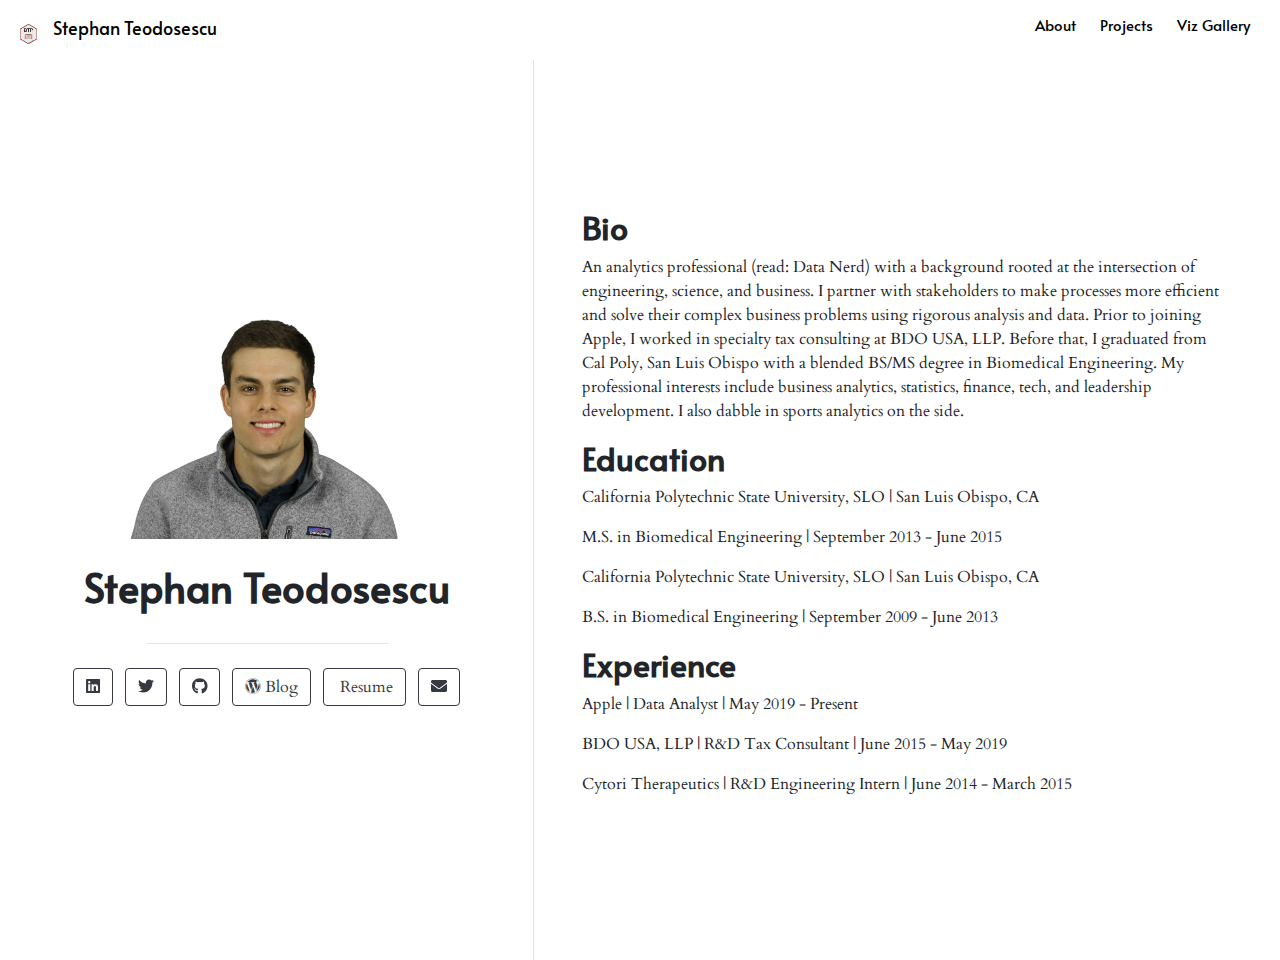
==== commit 23dba51f: "Updated World Football Portal image" ====
--- a/docs/index.html
+++ b/docs/index.html
@@ -982,7 +982,7 @@
           <div class="nav-right">
           <a href="index.html">About</a>
           <a href="projects.html">Projects</a>
-          <a href="gallery.html">Gallery</a>
+          <a href="gallery.html">Viz Gallery</a>
           <a href="javascript:void(0);" class="nav-toggle">&#9776;</a>
           </div>
           </nav>
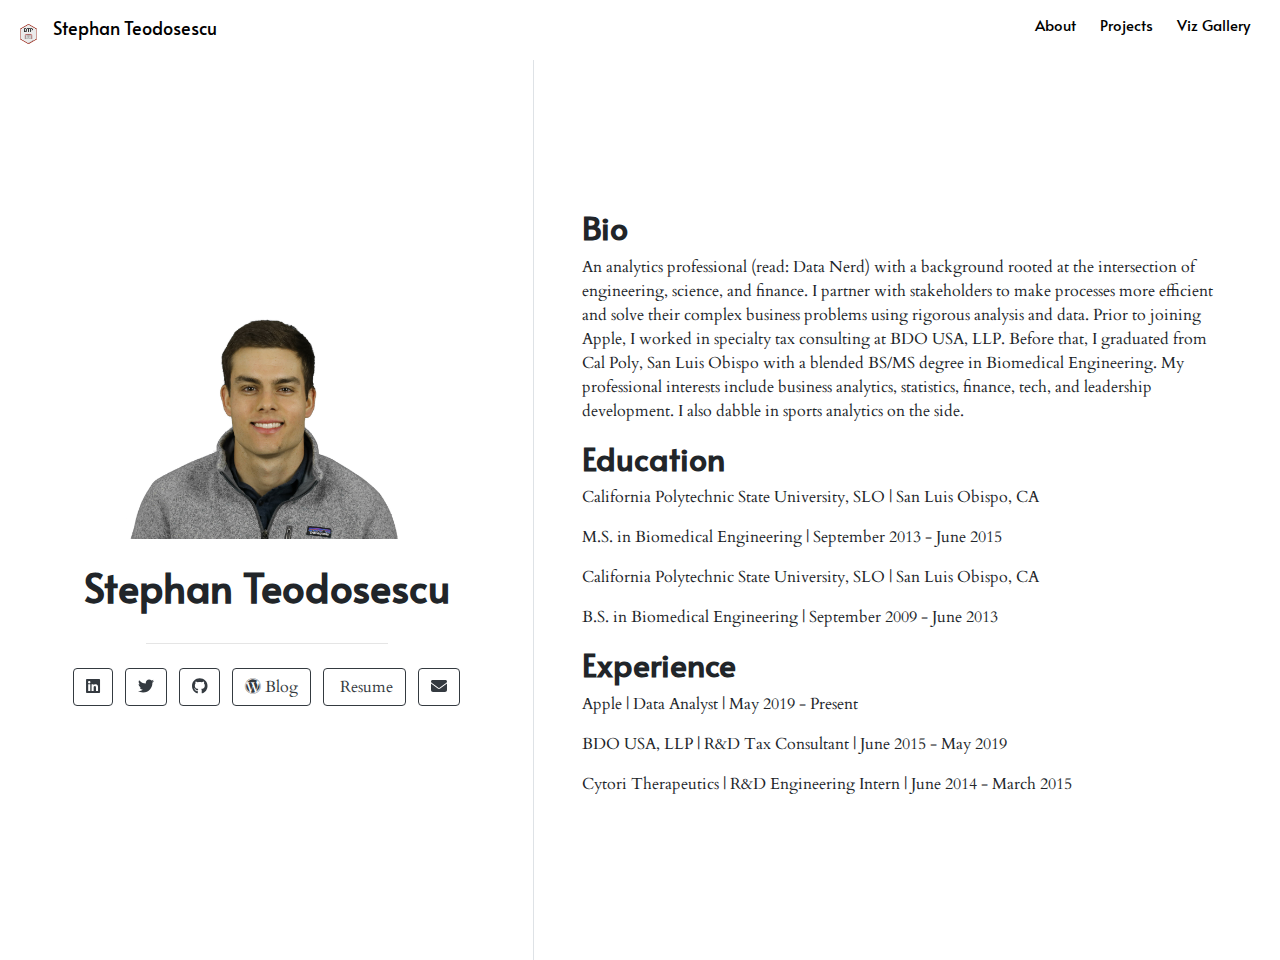
==== commit 33b06692: "Updated bio" ====
--- a/docs/index.html
+++ b/docs/index.html
@@ -964,7 +964,7 @@
           .distill-site-footer a:hover {
             color: var(--hover-color, white);
           }</style>
-          <script src="/Library/Frameworks/R.framework/Versions/3.6/Resources/library/rmarkdown/rmd/h/pandoc/header-attrs.js"></script>
+          <script src="/Library/Frameworks/R.framework/Versions/4.1/Resources/library/rmarkdown/rmd/h/pandoc/header-attrs.js"></script>
     
     
   </head>
@@ -996,7 +996,7 @@
         <div class="d-flex flex-column col-5 align-items-center text-center align-self-center">
           <div class="mx-auto text-center">
             <div class="p-3">
-              <img src=stephan.JPG style="height:15rem" class="rounded">
+              <img src="stephan.JPG" style="height:15rem" class="rounded">
             </div>
             <div class="p-2">
               <h1>Stephan Teodosescu</h1>
@@ -1015,14 +1015,14 @@
                                     <li class="list-inline-item">
                     <a href=https://twitter.com/steodosescu>
                       <button type="button" class="btn btn-outline-dark mb-2">
-                        <svg aria-hidden="true" role="img" viewBox="0 0 512 512" style="height:1em;width:1em;vertical-align:-0.125em;margin-left:auto;margin-right:auto;font-size:inherit;fill:currentColor;overflow:visible;position:relative;"><path d="M459.37 151.716c.325 4.548.325 9.097.325 13.645 0 138.72-105.583 298.558-298.558 298.558-59.452 0-114.68-17.219-161.137-47.106 8.447.974 16.568 1.299 25.34 1.299 49.055 0 94.213-16.568 130.274-44.832-46.132-.975-84.792-31.188-98.112-72.772 6.498.974 12.995 1.624 19.818 1.624 9.421 0 18.843-1.3 27.614-3.573-48.081-9.747-84.143-51.98-84.143-102.985v-1.299c13.969 7.797 30.214 12.67 47.431 13.319-28.264-18.843-46.781-51.005-46.781-87.391 0-19.492 5.197-37.36 14.294-52.954 51.655 63.675 129.3 105.258 216.365 109.807-1.624-7.797-2.599-15.918-2.599-24.04 0-57.828 46.782-104.934 104.934-104.934 30.213 0 57.502 12.67 76.67 33.137 23.715-4.548 46.456-13.32 66.599-25.34-7.798 24.366-24.366 44.833-46.132 57.827 21.117-2.273 41.584-8.122 60.426-16.243-14.292 20.791-32.161 39.308-52.628 54.253z"/></svg>
+                        <svg aria-hidden="true" role="img" viewBox="0 0 512 512" style="height:1em;width:1em;vertical-align:-0.125em;margin-left:auto;margin-right:auto;font-size:inherit;fill:currentColor;overflow:visible;position:relative;"><path d="M459.4 151.7c.325 4.548 .325 9.097 .325 13.65 0 138.7-105.6 298.6-298.6 298.6-59.45 0-114.7-17.22-161.1-47.11 8.447 .974 16.57 1.299 25.34 1.299 49.06 0 94.21-16.57 130.3-44.83-46.13-.975-84.79-31.19-98.11-72.77 6.498 .974 12.99 1.624 19.82 1.624 9.421 0 18.84-1.3 27.61-3.573-48.08-9.747-84.14-51.98-84.14-102.1v-1.299c13.97 7.797 30.21 12.67 47.43 13.32-28.26-18.84-46.78-51.01-46.78-87.39 0-19.49 5.197-37.36 14.29-52.95 51.65 63.67 129.3 105.3 216.4 109.8-1.624-7.797-2.599-15.92-2.599-24.04 0-57.83 46.78-104.9 104.9-104.9 30.21 0 57.5 12.67 76.67 33.14 23.72-4.548 46.46-13.32 66.6-25.34-7.798 24.37-24.37 44.83-46.13 57.83 21.12-2.273 41.58-8.122 60.43-16.24-14.29 20.79-32.16 39.31-52.63 54.25z"/></svg>
                       </button>
                     </a>
                   </li>
                                     <li class="list-inline-item">
                     <a href=https://github.com/steodose>
                       <button type="button" class="btn btn-outline-dark mb-2">
-                        <svg aria-hidden="true" role="img" viewBox="0 0 496 512" style="height:1em;width:0.97em;vertical-align:-0.125em;margin-left:auto;margin-right:auto;font-size:inherit;fill:currentColor;overflow:visible;position:relative;"><path d="M165.9 397.4c0 2-2.3 3.6-5.2 3.6-3.3.3-5.6-1.3-5.6-3.6 0-2 2.3-3.6 5.2-3.6 3-.3 5.6 1.3 5.6 3.6zm-31.1-4.5c-.7 2 1.3 4.3 4.3 4.9 2.6 1 5.6 0 6.2-2s-1.3-4.3-4.3-5.2c-2.6-.7-5.5.3-6.2 2.3zm44.2-1.7c-2.9.7-4.9 2.6-4.6 4.9.3 2 2.9 3.3 5.9 2.6 2.9-.7 4.9-2.6 4.6-4.6-.3-1.9-3-3.2-5.9-2.9zM244.8 8C106.1 8 0 113.3 0 252c0 110.9 69.8 205.8 169.5 239.2 12.8 2.3 17.3-5.6 17.3-12.1 0-6.2-.3-40.4-.3-61.4 0 0-70 15-84.7-29.8 0 0-11.4-29.1-27.8-36.6 0 0-22.9-15.7 1.6-15.4 0 0 24.9 2 38.6 25.8 21.9 38.6 58.6 27.5 72.9 20.9 2.3-16 8.8-27.1 16-33.7-55.9-6.2-112.3-14.3-112.3-110.5 0-27.5 7.6-41.3 23.6-58.9-2.6-6.5-11.1-33.3 2.6-67.9 20.9-6.5 69 27 69 27 20-5.6 41.5-8.5 62.8-8.5s42.8 2.9 62.8 8.5c0 0 48.1-33.6 69-27 13.7 34.7 5.2 61.4 2.6 67.9 16 17.7 25.8 31.5 25.8 58.9 0 96.5-58.9 104.2-114.8 110.5 9.2 7.9 17 22.9 17 46.4 0 33.7-.3 75.4-.3 83.6 0 6.5 4.6 14.4 17.3 12.1C428.2 457.8 496 362.9 496 252 496 113.3 383.5 8 244.8 8zM97.2 352.9c-1.3 1-1 3.3.7 5.2 1.6 1.6 3.9 2.3 5.2 1 1.3-1 1-3.3-.7-5.2-1.6-1.6-3.9-2.3-5.2-1zm-10.8-8.1c-.7 1.3.3 2.9 2.3 3.9 1.6 1 3.6.7 4.3-.7.7-1.3-.3-2.9-2.3-3.9-2-.6-3.6-.3-4.3.7zm32.4 35.6c-1.6 1.3-1 4.3 1.3 6.2 2.3 2.3 5.2 2.6 6.5 1 1.3-1.3.7-4.3-1.3-6.2-2.2-2.3-5.2-2.6-6.5-1zm-11.4-14.7c-1.6 1-1.6 3.6 0 5.9 1.6 2.3 4.3 3.3 5.6 2.3 1.6-1.3 1.6-3.9 0-6.2-1.4-2.3-4-3.3-5.6-2z"/></svg>
+                        <svg aria-hidden="true" role="img" viewBox="0 0 496 512" style="height:1em;width:0.97em;vertical-align:-0.125em;margin-left:auto;margin-right:auto;font-size:inherit;fill:currentColor;overflow:visible;position:relative;"><path d="M165.9 397.4c0 2-2.3 3.6-5.2 3.6-3.3 .3-5.6-1.3-5.6-3.6 0-2 2.3-3.6 5.2-3.6 3-.3 5.6 1.3 5.6 3.6zm-31.1-4.5c-.7 2 1.3 4.3 4.3 4.9 2.6 1 5.6 0 6.2-2s-1.3-4.3-4.3-5.2c-2.6-.7-5.5 .3-6.2 2.3zm44.2-1.7c-2.9 .7-4.9 2.6-4.6 4.9 .3 2 2.9 3.3 5.9 2.6 2.9-.7 4.9-2.6 4.6-4.6-.3-1.9-3-3.2-5.9-2.9zM244.8 8C106.1 8 0 113.3 0 252c0 110.9 69.8 205.8 169.5 239.2 12.8 2.3 17.3-5.6 17.3-12.1 0-6.2-.3-40.4-.3-61.4 0 0-70 15-84.7-29.8 0 0-11.4-29.1-27.8-36.6 0 0-22.9-15.7 1.6-15.4 0 0 24.9 2 38.6 25.8 21.9 38.6 58.6 27.5 72.9 20.9 2.3-16 8.8-27.1 16-33.7-55.9-6.2-112.3-14.3-112.3-110.5 0-27.5 7.6-41.3 23.6-58.9-2.6-6.5-11.1-33.3 2.6-67.9 20.9-6.5 69 27 69 27 20-5.6 41.5-8.5 62.8-8.5s42.8 2.9 62.8 8.5c0 0 48.1-33.6 69-27 13.7 34.7 5.2 61.4 2.6 67.9 16 17.7 25.8 31.5 25.8 58.9 0 96.5-58.9 104.2-114.8 110.5 9.2 7.9 17 22.9 17 46.4 0 33.7-.3 75.4-.3 83.6 0 6.5 4.6 14.4 17.3 12.1C428.2 457.8 496 362.9 496 252 496 113.3 383.5 8 244.8 8zM97.2 352.9c-1.3 1-1 3.3 .7 5.2 1.6 1.6 3.9 2.3 5.2 1 1.3-1 1-3.3-.7-5.2-1.6-1.6-3.9-2.3-5.2-1zm-10.8-8.1c-.7 1.3 .3 2.9 2.3 3.9 1.6 1 3.6 .7 4.3-.7 .7-1.3-.3-2.9-2.3-3.9-2-.6-3.6-.3-4.3 .7zm32.4 35.6c-1.6 1.3-1 4.3 1.3 6.2 2.3 2.3 5.2 2.6 6.5 1 1.3-1.3 .7-4.3-1.3-6.2-2.2-2.3-5.2-2.6-6.5-1zm-11.4-14.7c-1.6 1-1.6 3.6 0 5.9 1.6 2.3 4.3 3.3 5.6 2.3 1.6-1.3 1.6-3.9 0-6.2-1.4-2.3-4-3.3-5.6-2z"/></svg>
                       </button>
                     </a>
                   </li>
@@ -1043,7 +1043,7 @@
                                     <li class="list-inline-item">
                     <a href=mailto:steodosescu@gmail.com>
                       <button type="button" class="btn btn-outline-dark mb-2">
-                        <svg aria-hidden="true" role="img" viewBox="0 0 512 512" style="height:1em;width:1em;vertical-align:-0.125em;margin-left:auto;margin-right:auto;font-size:inherit;fill:currentColor;overflow:visible;position:relative;"><path d="M502.3 190.8c3.9-3.1 9.7-.2 9.7 4.7V400c0 26.5-21.5 48-48 48H48c-26.5 0-48-21.5-48-48V195.6c0-5 5.7-7.8 9.7-4.7 22.4 17.4 52.1 39.5 154.1 113.6 21.1 15.4 56.7 47.8 92.2 47.6 35.7.3 72-32.8 92.3-47.6 102-74.1 131.6-96.3 154-113.7zM256 320c23.2.4 56.6-29.2 73.4-41.4 132.7-96.3 142.8-104.7 173.4-128.7 5.8-4.5 9.2-11.5 9.2-18.9v-19c0-26.5-21.5-48-48-48H48C21.5 64 0 85.5 0 112v19c0 7.4 3.4 14.3 9.2 18.9 30.6 23.9 40.7 32.4 173.4 128.7 16.8 12.2 50.2 41.8 73.4 41.4z"/></svg>
+                        <svg aria-hidden="true" role="img" viewBox="0 0 512 512" style="height:1em;width:1em;vertical-align:-0.125em;margin-left:auto;margin-right:auto;font-size:inherit;fill:currentColor;overflow:visible;position:relative;"><path d="M464 64C490.5 64 512 85.49 512 112C512 127.1 504.9 141.3 492.8 150.4L275.2 313.6C263.8 322.1 248.2 322.1 236.8 313.6L19.2 150.4C7.113 141.3 0 127.1 0 112C0 85.49 21.49 64 48 64H464zM217.6 339.2C240.4 356.3 271.6 356.3 294.4 339.2L512 176V384C512 419.3 483.3 448 448 448H64C28.65 448 0 419.3 0 384V176L217.6 339.2z"/></svg>
                       </button>
                     </a>
                   </li>
@@ -1057,7 +1057,7 @@
           <div class="my-5" id="content">
             <div id="bio" class="section level2">
             <h2>Bio</h2>
-            <p>An analytics professional (read: Data Nerd) with a background rooted at the intersection of engineering, science, and business. I partner with stakeholders to make processes more efficient and solve their complex business problems using rigorous analysis and data. Prior to joining Apple, I worked in specialty tax consulting at BDO USA, LLP. Before that, I graduated from Cal Poly, San Luis Obispo with a blended BS/MS degree in Biomedical Engineering. My professional interests include business analytics, statistics, finance, tech, and leadership development. I also dabble in sports analytics on the side.</p>
+            <p>An analytics professional (read: Data Nerd) with a background rooted at the intersection of engineering, science, and finance. I partner with stakeholders to make processes more efficient and solve their complex business problems using rigorous analysis and data. Prior to joining Apple, I worked in specialty tax consulting at BDO USA, LLP. Before that, I graduated from Cal Poly, San Luis Obispo with a blended BS/MS degree in Biomedical Engineering. My professional interests include business analytics, statistics, finance, tech, and leadership development. I also dabble in sports analytics on the side.</p>
             </div>
             <div id="education" class="section level2">
             <h2>Education</h2>
@@ -1082,7 +1082,7 @@
         <div class="d-flex flex-col">
           <div class="mx-auto">
             <div class="p-3 mt-3 text-center">
-              <img src=stephan.JPG style="height:15rem" class="rounded">
+              <img src="stephan.JPG" style="height:15rem" class="rounded">
             </div>
             <div class="p-2 text-center">
               <h1>Stephan Teodosescu</h1>
@@ -1099,12 +1099,12 @@
                   </a>
                                     <a href=https://twitter.com/steodosescu>
                     <button type="button" class="list-group-item list-group-item-action my-1 rounded">
-                      <svg aria-hidden="true" role="img" viewBox="0 0 512 512" style="height:1em;width:1em;vertical-align:-0.125em;margin-left:auto;margin-right:auto;font-size:inherit;fill:currentColor;overflow:visible;position:relative;"><path d="M459.37 151.716c.325 4.548.325 9.097.325 13.645 0 138.72-105.583 298.558-298.558 298.558-59.452 0-114.68-17.219-161.137-47.106 8.447.974 16.568 1.299 25.34 1.299 49.055 0 94.213-16.568 130.274-44.832-46.132-.975-84.792-31.188-98.112-72.772 6.498.974 12.995 1.624 19.818 1.624 9.421 0 18.843-1.3 27.614-3.573-48.081-9.747-84.143-51.98-84.143-102.985v-1.299c13.969 7.797 30.214 12.67 47.431 13.319-28.264-18.843-46.781-51.005-46.781-87.391 0-19.492 5.197-37.36 14.294-52.954 51.655 63.675 129.3 105.258 216.365 109.807-1.624-7.797-2.599-15.918-2.599-24.04 0-57.828 46.782-104.934 104.934-104.934 30.213 0 57.502 12.67 76.67 33.137 23.715-4.548 46.456-13.32 66.599-25.34-7.798 24.366-24.366 44.833-46.132 57.827 21.117-2.273 41.584-8.122 60.426-16.243-14.292 20.791-32.161 39.308-52.628 54.253z"/></svg>
+                      <svg aria-hidden="true" role="img" viewBox="0 0 512 512" style="height:1em;width:1em;vertical-align:-0.125em;margin-left:auto;margin-right:auto;font-size:inherit;fill:currentColor;overflow:visible;position:relative;"><path d="M459.4 151.7c.325 4.548 .325 9.097 .325 13.65 0 138.7-105.6 298.6-298.6 298.6-59.45 0-114.7-17.22-161.1-47.11 8.447 .974 16.57 1.299 25.34 1.299 49.06 0 94.21-16.57 130.3-44.83-46.13-.975-84.79-31.19-98.11-72.77 6.498 .974 12.99 1.624 19.82 1.624 9.421 0 18.84-1.3 27.61-3.573-48.08-9.747-84.14-51.98-84.14-102.1v-1.299c13.97 7.797 30.21 12.67 47.43 13.32-28.26-18.84-46.78-51.01-46.78-87.39 0-19.49 5.197-37.36 14.29-52.95 51.65 63.67 129.3 105.3 216.4 109.8-1.624-7.797-2.599-15.92-2.599-24.04 0-57.83 46.78-104.9 104.9-104.9 30.21 0 57.5 12.67 76.67 33.14 23.72-4.548 46.46-13.32 66.6-25.34-7.798 24.37-24.37 44.83-46.13 57.83 21.12-2.273 41.58-8.122 60.43-16.24-14.29 20.79-32.16 39.31-52.63 54.25z"/></svg>
                     </button>
                   </a>
                                     <a href=https://github.com/steodose>
                     <button type="button" class="list-group-item list-group-item-action my-1 rounded">
-                      <svg aria-hidden="true" role="img" viewBox="0 0 496 512" style="height:1em;width:0.97em;vertical-align:-0.125em;margin-left:auto;margin-right:auto;font-size:inherit;fill:currentColor;overflow:visible;position:relative;"><path d="M165.9 397.4c0 2-2.3 3.6-5.2 3.6-3.3.3-5.6-1.3-5.6-3.6 0-2 2.3-3.6 5.2-3.6 3-.3 5.6 1.3 5.6 3.6zm-31.1-4.5c-.7 2 1.3 4.3 4.3 4.9 2.6 1 5.6 0 6.2-2s-1.3-4.3-4.3-5.2c-2.6-.7-5.5.3-6.2 2.3zm44.2-1.7c-2.9.7-4.9 2.6-4.6 4.9.3 2 2.9 3.3 5.9 2.6 2.9-.7 4.9-2.6 4.6-4.6-.3-1.9-3-3.2-5.9-2.9zM244.8 8C106.1 8 0 113.3 0 252c0 110.9 69.8 205.8 169.5 239.2 12.8 2.3 17.3-5.6 17.3-12.1 0-6.2-.3-40.4-.3-61.4 0 0-70 15-84.7-29.8 0 0-11.4-29.1-27.8-36.6 0 0-22.9-15.7 1.6-15.4 0 0 24.9 2 38.6 25.8 21.9 38.6 58.6 27.5 72.9 20.9 2.3-16 8.8-27.1 16-33.7-55.9-6.2-112.3-14.3-112.3-110.5 0-27.5 7.6-41.3 23.6-58.9-2.6-6.5-11.1-33.3 2.6-67.9 20.9-6.5 69 27 69 27 20-5.6 41.5-8.5 62.8-8.5s42.8 2.9 62.8 8.5c0 0 48.1-33.6 69-27 13.7 34.7 5.2 61.4 2.6 67.9 16 17.7 25.8 31.5 25.8 58.9 0 96.5-58.9 104.2-114.8 110.5 9.2 7.9 17 22.9 17 46.4 0 33.7-.3 75.4-.3 83.6 0 6.5 4.6 14.4 17.3 12.1C428.2 457.8 496 362.9 496 252 496 113.3 383.5 8 244.8 8zM97.2 352.9c-1.3 1-1 3.3.7 5.2 1.6 1.6 3.9 2.3 5.2 1 1.3-1 1-3.3-.7-5.2-1.6-1.6-3.9-2.3-5.2-1zm-10.8-8.1c-.7 1.3.3 2.9 2.3 3.9 1.6 1 3.6.7 4.3-.7.7-1.3-.3-2.9-2.3-3.9-2-.6-3.6-.3-4.3.7zm32.4 35.6c-1.6 1.3-1 4.3 1.3 6.2 2.3 2.3 5.2 2.6 6.5 1 1.3-1.3.7-4.3-1.3-6.2-2.2-2.3-5.2-2.6-6.5-1zm-11.4-14.7c-1.6 1-1.6 3.6 0 5.9 1.6 2.3 4.3 3.3 5.6 2.3 1.6-1.3 1.6-3.9 0-6.2-1.4-2.3-4-3.3-5.6-2z"/></svg>
+                      <svg aria-hidden="true" role="img" viewBox="0 0 496 512" style="height:1em;width:0.97em;vertical-align:-0.125em;margin-left:auto;margin-right:auto;font-size:inherit;fill:currentColor;overflow:visible;position:relative;"><path d="M165.9 397.4c0 2-2.3 3.6-5.2 3.6-3.3 .3-5.6-1.3-5.6-3.6 0-2 2.3-3.6 5.2-3.6 3-.3 5.6 1.3 5.6 3.6zm-31.1-4.5c-.7 2 1.3 4.3 4.3 4.9 2.6 1 5.6 0 6.2-2s-1.3-4.3-4.3-5.2c-2.6-.7-5.5 .3-6.2 2.3zm44.2-1.7c-2.9 .7-4.9 2.6-4.6 4.9 .3 2 2.9 3.3 5.9 2.6 2.9-.7 4.9-2.6 4.6-4.6-.3-1.9-3-3.2-5.9-2.9zM244.8 8C106.1 8 0 113.3 0 252c0 110.9 69.8 205.8 169.5 239.2 12.8 2.3 17.3-5.6 17.3-12.1 0-6.2-.3-40.4-.3-61.4 0 0-70 15-84.7-29.8 0 0-11.4-29.1-27.8-36.6 0 0-22.9-15.7 1.6-15.4 0 0 24.9 2 38.6 25.8 21.9 38.6 58.6 27.5 72.9 20.9 2.3-16 8.8-27.1 16-33.7-55.9-6.2-112.3-14.3-112.3-110.5 0-27.5 7.6-41.3 23.6-58.9-2.6-6.5-11.1-33.3 2.6-67.9 20.9-6.5 69 27 69 27 20-5.6 41.5-8.5 62.8-8.5s42.8 2.9 62.8 8.5c0 0 48.1-33.6 69-27 13.7 34.7 5.2 61.4 2.6 67.9 16 17.7 25.8 31.5 25.8 58.9 0 96.5-58.9 104.2-114.8 110.5 9.2 7.9 17 22.9 17 46.4 0 33.7-.3 75.4-.3 83.6 0 6.5 4.6 14.4 17.3 12.1C428.2 457.8 496 362.9 496 252 496 113.3 383.5 8 244.8 8zM97.2 352.9c-1.3 1-1 3.3 .7 5.2 1.6 1.6 3.9 2.3 5.2 1 1.3-1 1-3.3-.7-5.2-1.6-1.6-3.9-2.3-5.2-1zm-10.8-8.1c-.7 1.3 .3 2.9 2.3 3.9 1.6 1 3.6 .7 4.3-.7 .7-1.3-.3-2.9-2.3-3.9-2-.6-3.6-.3-4.3 .7zm32.4 35.6c-1.6 1.3-1 4.3 1.3 6.2 2.3 2.3 5.2 2.6 6.5 1 1.3-1.3 .7-4.3-1.3-6.2-2.2-2.3-5.2-2.6-6.5-1zm-11.4-14.7c-1.6 1-1.6 3.6 0 5.9 1.6 2.3 4.3 3.3 5.6 2.3 1.6-1.3 1.6-3.9 0-6.2-1.4-2.3-4-3.3-5.6-2z"/></svg>
                     </button>
                   </a>
                                     <a href=https://between-the-pipes.com/>
@@ -1119,7 +1119,7 @@
                   </a>
                                     <a href=mailto:steodosescu@gmail.com>
                     <button type="button" class="list-group-item list-group-item-action my-1 rounded">
-                      <svg aria-hidden="true" role="img" viewBox="0 0 512 512" style="height:1em;width:1em;vertical-align:-0.125em;margin-left:auto;margin-right:auto;font-size:inherit;fill:currentColor;overflow:visible;position:relative;"><path d="M502.3 190.8c3.9-3.1 9.7-.2 9.7 4.7V400c0 26.5-21.5 48-48 48H48c-26.5 0-48-21.5-48-48V195.6c0-5 5.7-7.8 9.7-4.7 22.4 17.4 52.1 39.5 154.1 113.6 21.1 15.4 56.7 47.8 92.2 47.6 35.7.3 72-32.8 92.3-47.6 102-74.1 131.6-96.3 154-113.7zM256 320c23.2.4 56.6-29.2 73.4-41.4 132.7-96.3 142.8-104.7 173.4-128.7 5.8-4.5 9.2-11.5 9.2-18.9v-19c0-26.5-21.5-48-48-48H48C21.5 64 0 85.5 0 112v19c0 7.4 3.4 14.3 9.2 18.9 30.6 23.9 40.7 32.4 173.4 128.7 16.8 12.2 50.2 41.8 73.4 41.4z"/></svg>
+                      <svg aria-hidden="true" role="img" viewBox="0 0 512 512" style="height:1em;width:1em;vertical-align:-0.125em;margin-left:auto;margin-right:auto;font-size:inherit;fill:currentColor;overflow:visible;position:relative;"><path d="M464 64C490.5 64 512 85.49 512 112C512 127.1 504.9 141.3 492.8 150.4L275.2 313.6C263.8 322.1 248.2 322.1 236.8 313.6L19.2 150.4C7.113 141.3 0 127.1 0 112C0 85.49 21.49 64 48 64H464zM217.6 339.2C240.4 356.3 271.6 356.3 294.4 339.2L512 176V384C512 419.3 483.3 448 448 448H64C28.65 448 0 419.3 0 384V176L217.6 339.2z"/></svg>
                     </button>
                   </a>
                                   </div>
@@ -1128,7 +1128,7 @@
             <div class="p pt-4 px-5">
               <div id="bio" class="section level2">
               <h2>Bio</h2>
-              <p>An analytics professional (read: Data Nerd) with a background rooted at the intersection of engineering, science, and business. I partner with stakeholders to make processes more efficient and solve their complex business problems using rigorous analysis and data. Prior to joining Apple, I worked in specialty tax consulting at BDO USA, LLP. Before that, I graduated from Cal Poly, San Luis Obispo with a blended BS/MS degree in Biomedical Engineering. My professional interests include business analytics, statistics, finance, tech, and leadership development. I also dabble in sports analytics on the side.</p>
+              <p>An analytics professional (read: Data Nerd) with a background rooted at the intersection of engineering, science, and finance. I partner with stakeholders to make processes more efficient and solve their complex business problems using rigorous analysis and data. Prior to joining Apple, I worked in specialty tax consulting at BDO USA, LLP. Before that, I graduated from Cal Poly, San Luis Obispo with a blended BS/MS degree in Biomedical Engineering. My professional interests include business analytics, statistics, finance, tech, and leadership development. I also dabble in sports analytics on the side.</p>
               </div>
               <div id="education" class="section level2">
               <h2>Education</h2>
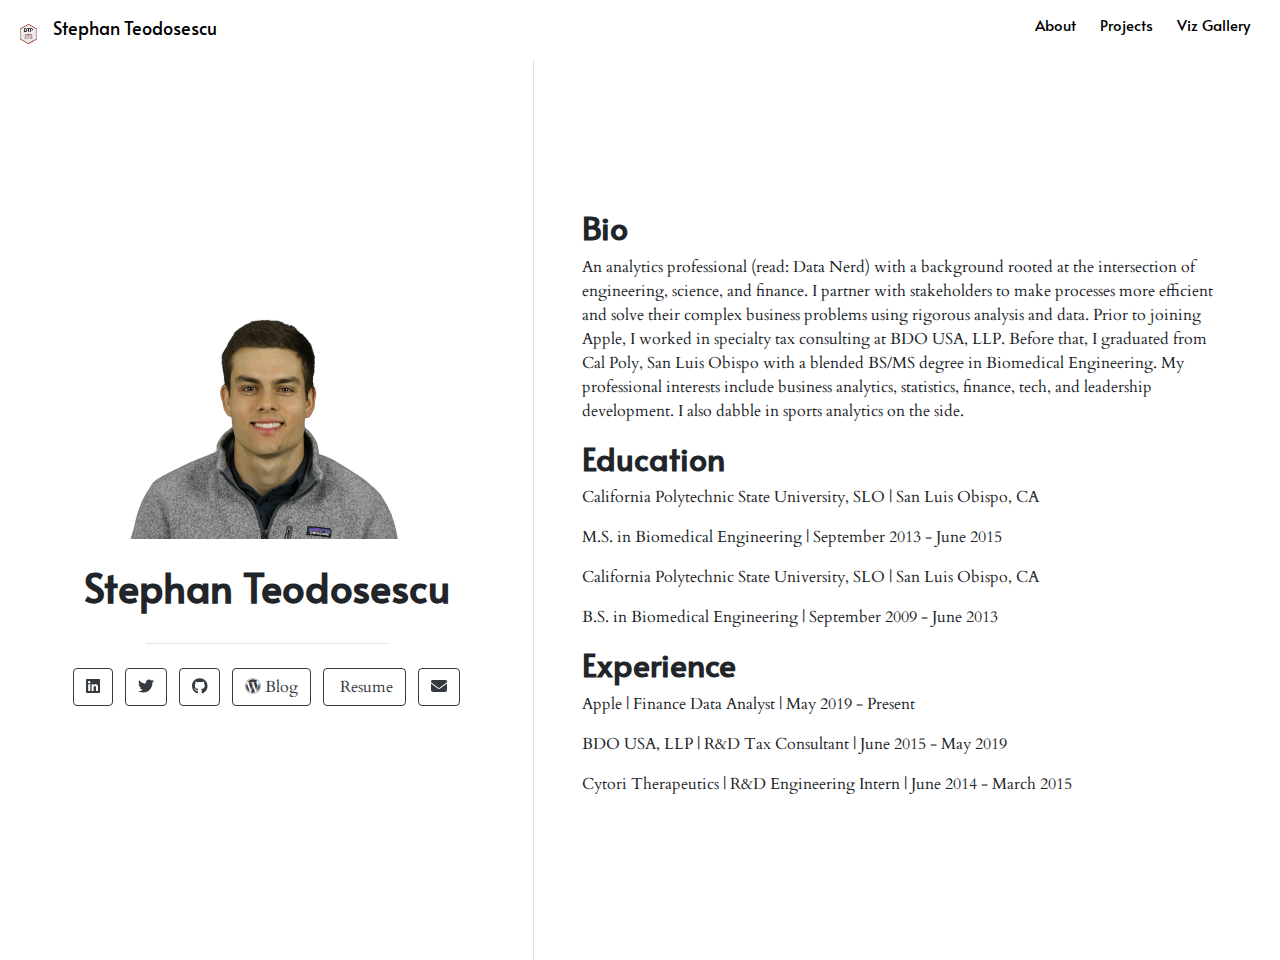
==== commit 5061d750: "Updated NFL website URL" ====
--- a/docs/index.html
+++ b/docs/index.html
@@ -784,6 +784,40 @@
           }
 
           /*-- Additional custom styles --*/
+          /* Add any additional CSS rules below */
+
+          .pull-left {
+            float: left;
+            width: 47%;
+          }
+
+          .pull-right {
+            float: right;
+            width: 47%;
+          }
+
+
+          .card {
+              color: #474747;
+              background-color: #FFFFFF;
+              box-shadow: 0 4px 8px 0 rgba(0,0,0,0.2);
+              transition: 0.3s;
+              border-radius: 10px; 
+              margin: 16px 16px;
+              text-decoration: none;
+              display: flex;
+              flex-direction: row;
+          }
+
+          .card-body {
+            padding: 2px 16px;
+          }
+
+          .card-img-top {
+            border-top-left-radius: 10px;
+            border-bottom-left-radius: 10px;
+            width: 40%;
+          }
 
           .categories li > a:hover {
               color: #0E3386;
@@ -1027,7 +1061,7 @@
                     </a>
                   </li>
                                     <li class="list-inline-item">
-                    <a href=https://between-the-pipes.com/>
+                    <a href=https://betweenthepipes.substack.com/>
                       <button type="button" class="btn btn-outline-dark mb-2">
                         <i class="fab fa-wordpress"></i> Blog
                       </button>
@@ -1041,7 +1075,7 @@
                     </a>
                   </li>
                                     <li class="list-inline-item">
-                    <a href=mailto:steodosescu@gmail.com>
+                    <a href=mailto:steodose@gmail.com>
                       <button type="button" class="btn btn-outline-dark mb-2">
                         <svg aria-hidden="true" role="img" viewBox="0 0 512 512" style="height:1em;width:1em;vertical-align:-0.125em;margin-left:auto;margin-right:auto;font-size:inherit;fill:currentColor;overflow:visible;position:relative;"><path d="M464 64C490.5 64 512 85.49 512 112C512 127.1 504.9 141.3 492.8 150.4L275.2 313.6C263.8 322.1 248.2 322.1 236.8 313.6L19.2 150.4C7.113 141.3 0 127.1 0 112C0 85.49 21.49 64 48 64H464zM217.6 339.2C240.4 356.3 271.6 356.3 294.4 339.2L512 176V384C512 419.3 483.3 448 448 448H64C28.65 448 0 419.3 0 384V176L217.6 339.2z"/></svg>
                       </button>
@@ -1068,7 +1102,7 @@
             </div>
             <div id="experience" class="section level2">
             <h2>Experience</h2>
-            <p><strong>Apple</strong> | Data Analyst | May 2019 - Present</p>
+            <p><strong>Apple</strong> | Finance Data Analyst | May 2019 - Present</p>
             <p><strong>BDO USA, LLP</strong> | R&amp;D Tax Consultant | June 2015 - May 2019</p>
             <p><strong>Cytori Therapeutics</strong> | R&amp;D Engineering Intern | June 2014 - March 2015</p>
             </div>
@@ -1107,7 +1141,7 @@
                       <svg aria-hidden="true" role="img" viewBox="0 0 496 512" style="height:1em;width:0.97em;vertical-align:-0.125em;margin-left:auto;margin-right:auto;font-size:inherit;fill:currentColor;overflow:visible;position:relative;"><path d="M165.9 397.4c0 2-2.3 3.6-5.2 3.6-3.3 .3-5.6-1.3-5.6-3.6 0-2 2.3-3.6 5.2-3.6 3-.3 5.6 1.3 5.6 3.6zm-31.1-4.5c-.7 2 1.3 4.3 4.3 4.9 2.6 1 5.6 0 6.2-2s-1.3-4.3-4.3-5.2c-2.6-.7-5.5 .3-6.2 2.3zm44.2-1.7c-2.9 .7-4.9 2.6-4.6 4.9 .3 2 2.9 3.3 5.9 2.6 2.9-.7 4.9-2.6 4.6-4.6-.3-1.9-3-3.2-5.9-2.9zM244.8 8C106.1 8 0 113.3 0 252c0 110.9 69.8 205.8 169.5 239.2 12.8 2.3 17.3-5.6 17.3-12.1 0-6.2-.3-40.4-.3-61.4 0 0-70 15-84.7-29.8 0 0-11.4-29.1-27.8-36.6 0 0-22.9-15.7 1.6-15.4 0 0 24.9 2 38.6 25.8 21.9 38.6 58.6 27.5 72.9 20.9 2.3-16 8.8-27.1 16-33.7-55.9-6.2-112.3-14.3-112.3-110.5 0-27.5 7.6-41.3 23.6-58.9-2.6-6.5-11.1-33.3 2.6-67.9 20.9-6.5 69 27 69 27 20-5.6 41.5-8.5 62.8-8.5s42.8 2.9 62.8 8.5c0 0 48.1-33.6 69-27 13.7 34.7 5.2 61.4 2.6 67.9 16 17.7 25.8 31.5 25.8 58.9 0 96.5-58.9 104.2-114.8 110.5 9.2 7.9 17 22.9 17 46.4 0 33.7-.3 75.4-.3 83.6 0 6.5 4.6 14.4 17.3 12.1C428.2 457.8 496 362.9 496 252 496 113.3 383.5 8 244.8 8zM97.2 352.9c-1.3 1-1 3.3 .7 5.2 1.6 1.6 3.9 2.3 5.2 1 1.3-1 1-3.3-.7-5.2-1.6-1.6-3.9-2.3-5.2-1zm-10.8-8.1c-.7 1.3 .3 2.9 2.3 3.9 1.6 1 3.6 .7 4.3-.7 .7-1.3-.3-2.9-2.3-3.9-2-.6-3.6-.3-4.3 .7zm32.4 35.6c-1.6 1.3-1 4.3 1.3 6.2 2.3 2.3 5.2 2.6 6.5 1 1.3-1.3 .7-4.3-1.3-6.2-2.2-2.3-5.2-2.6-6.5-1zm-11.4-14.7c-1.6 1-1.6 3.6 0 5.9 1.6 2.3 4.3 3.3 5.6 2.3 1.6-1.3 1.6-3.9 0-6.2-1.4-2.3-4-3.3-5.6-2z"/></svg>
                     </button>
                   </a>
-                                    <a href=https://between-the-pipes.com/>
+                                    <a href=https://betweenthepipes.substack.com/>
                     <button type="button" class="list-group-item list-group-item-action my-1 rounded">
                       <i class="fab fa-wordpress"></i> Blog
                     </button>
@@ -1117,7 +1151,7 @@
                       <i class="fab fa-file"></i> Resume
                     </button>
                   </a>
-                                    <a href=mailto:steodosescu@gmail.com>
+                                    <a href=mailto:steodose@gmail.com>
                     <button type="button" class="list-group-item list-group-item-action my-1 rounded">
                       <svg aria-hidden="true" role="img" viewBox="0 0 512 512" style="height:1em;width:1em;vertical-align:-0.125em;margin-left:auto;margin-right:auto;font-size:inherit;fill:currentColor;overflow:visible;position:relative;"><path d="M464 64C490.5 64 512 85.49 512 112C512 127.1 504.9 141.3 492.8 150.4L275.2 313.6C263.8 322.1 248.2 322.1 236.8 313.6L19.2 150.4C7.113 141.3 0 127.1 0 112C0 85.49 21.49 64 48 64H464zM217.6 339.2C240.4 356.3 271.6 356.3 294.4 339.2L512 176V384C512 419.3 483.3 448 448 448H64C28.65 448 0 419.3 0 384V176L217.6 339.2z"/></svg>
                     </button>
@@ -1139,7 +1173,7 @@
               </div>
               <div id="experience" class="section level2">
               <h2>Experience</h2>
-              <p><strong>Apple</strong> | Data Analyst | May 2019 - Present</p>
+              <p><strong>Apple</strong> | Finance Data Analyst | May 2019 - Present</p>
               <p><strong>BDO USA, LLP</strong> | R&amp;D Tax Consultant | June 2015 - May 2019</p>
               <p><strong>Cytori Therapeutics</strong> | R&amp;D Engineering Intern | June 2014 - March 2015</p>
               </div>
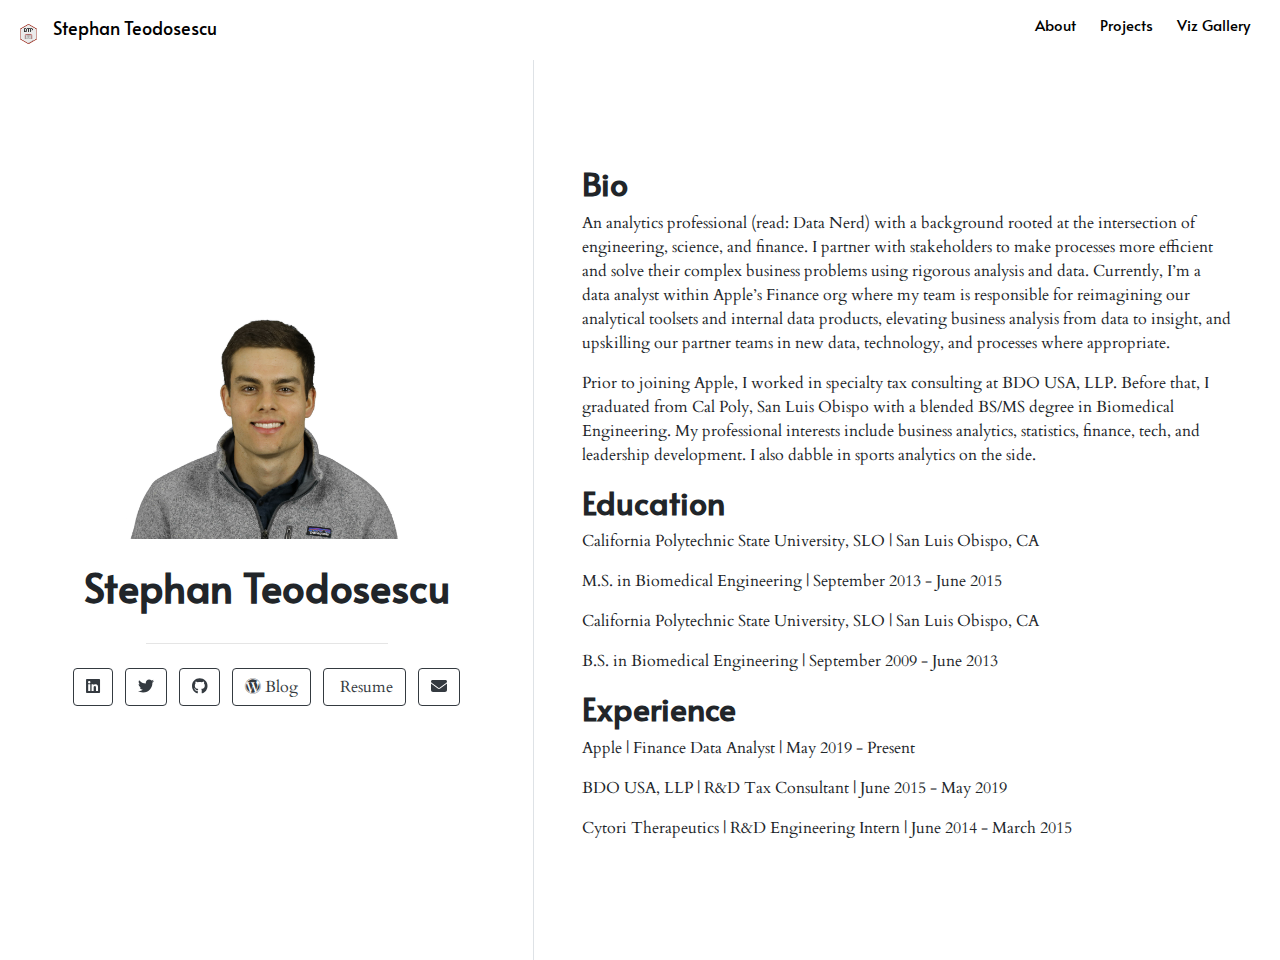
==== commit 2a2ea9c7: "Updated About page" ====
--- a/docs/index.html
+++ b/docs/index.html
@@ -1091,7 +1091,8 @@
           <div class="my-5" id="content">
             <div id="bio" class="section level2">
             <h2>Bio</h2>
-            <p>An analytics professional (read: Data Nerd) with a background rooted at the intersection of engineering, science, and finance. I partner with stakeholders to make processes more efficient and solve their complex business problems using rigorous analysis and data. Prior to joining Apple, I worked in specialty tax consulting at BDO USA, LLP. Before that, I graduated from Cal Poly, San Luis Obispo with a blended BS/MS degree in Biomedical Engineering. My professional interests include business analytics, statistics, finance, tech, and leadership development. I also dabble in sports analytics on the side.</p>
+            <p>An analytics professional (read: Data Nerd) with a background rooted at the intersection of engineering, science, and finance. I partner with stakeholders to make processes more efficient and solve their complex business problems using rigorous analysis and data. Currently, I’m a data analyst within Apple’s Finance org where my team is responsible for reimagining our analytical toolsets and internal data products, elevating business analysis from data to insight, and upskilling our partner teams in new data, technology, and processes where appropriate.</p>
+            <p>Prior to joining Apple, I worked in specialty tax consulting at BDO USA, LLP. Before that, I graduated from Cal Poly, San Luis Obispo with a blended BS/MS degree in Biomedical Engineering. My professional interests include business analytics, statistics, finance, tech, and leadership development. I also dabble in sports analytics on the side.</p>
             </div>
             <div id="education" class="section level2">
             <h2>Education</h2>
@@ -1162,7 +1163,8 @@
             <div class="p pt-4 px-5">
               <div id="bio" class="section level2">
               <h2>Bio</h2>
-              <p>An analytics professional (read: Data Nerd) with a background rooted at the intersection of engineering, science, and finance. I partner with stakeholders to make processes more efficient and solve their complex business problems using rigorous analysis and data. Prior to joining Apple, I worked in specialty tax consulting at BDO USA, LLP. Before that, I graduated from Cal Poly, San Luis Obispo with a blended BS/MS degree in Biomedical Engineering. My professional interests include business analytics, statistics, finance, tech, and leadership development. I also dabble in sports analytics on the side.</p>
+              <p>An analytics professional (read: Data Nerd) with a background rooted at the intersection of engineering, science, and finance. I partner with stakeholders to make processes more efficient and solve their complex business problems using rigorous analysis and data. Currently, I’m a data analyst within Apple’s Finance org where my team is responsible for reimagining our analytical toolsets and internal data products, elevating business analysis from data to insight, and upskilling our partner teams in new data, technology, and processes where appropriate.</p>
+              <p>Prior to joining Apple, I worked in specialty tax consulting at BDO USA, LLP. Before that, I graduated from Cal Poly, San Luis Obispo with a blended BS/MS degree in Biomedical Engineering. My professional interests include business analytics, statistics, finance, tech, and leadership development. I also dabble in sports analytics on the side.</p>
               </div>
               <div id="education" class="section level2">
               <h2>Education</h2>
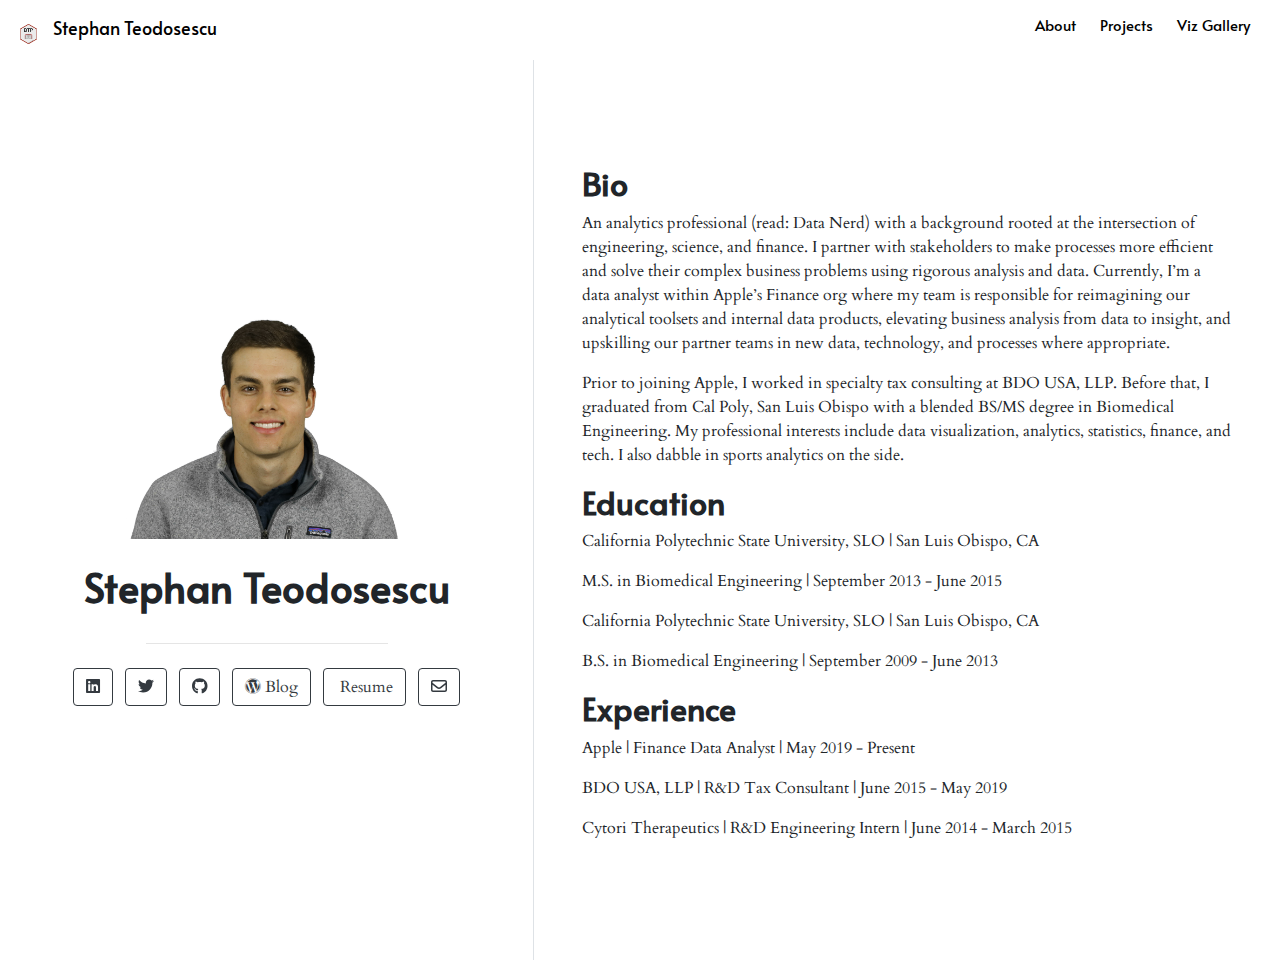
==== commit 99c09af7: "Added Charter Flights project" ====
--- a/docs/index.html
+++ b/docs/index.html
@@ -1049,14 +1049,14 @@
                                     <li class="list-inline-item">
                     <a href=https://twitter.com/steodosescu>
                       <button type="button" class="btn btn-outline-dark mb-2">
-                        <svg aria-hidden="true" role="img" viewBox="0 0 512 512" style="height:1em;width:1em;vertical-align:-0.125em;margin-left:auto;margin-right:auto;font-size:inherit;fill:currentColor;overflow:visible;position:relative;"><path d="M459.4 151.7c.325 4.548 .325 9.097 .325 13.65 0 138.7-105.6 298.6-298.6 298.6-59.45 0-114.7-17.22-161.1-47.11 8.447 .974 16.57 1.299 25.34 1.299 49.06 0 94.21-16.57 130.3-44.83-46.13-.975-84.79-31.19-98.11-72.77 6.498 .974 12.99 1.624 19.82 1.624 9.421 0 18.84-1.3 27.61-3.573-48.08-9.747-84.14-51.98-84.14-102.1v-1.299c13.97 7.797 30.21 12.67 47.43 13.32-28.26-18.84-46.78-51.01-46.78-87.39 0-19.49 5.197-37.36 14.29-52.95 51.65 63.67 129.3 105.3 216.4 109.8-1.624-7.797-2.599-15.92-2.599-24.04 0-57.83 46.78-104.9 104.9-104.9 30.21 0 57.5 12.67 76.67 33.14 23.72-4.548 46.46-13.32 66.6-25.34-7.798 24.37-24.37 44.83-46.13 57.83 21.12-2.273 41.58-8.122 60.43-16.24-14.29 20.79-32.16 39.31-52.63 54.25z"/></svg>
+                        <svg aria-hidden="true" role="img" viewBox="0 0 512 512" style="height:1em;width:1em;vertical-align:-0.125em;margin-left:auto;margin-right:auto;font-size:inherit;fill:currentColor;overflow:visible;position:relative;"><path d="M459.37 151.716c.325 4.548.325 9.097.325 13.645 0 138.72-105.583 298.558-298.558 298.558-59.452 0-114.68-17.219-161.137-47.106 8.447.974 16.568 1.299 25.34 1.299 49.055 0 94.213-16.568 130.274-44.832-46.132-.975-84.792-31.188-98.112-72.772 6.498.974 12.995 1.624 19.818 1.624 9.421 0 18.843-1.3 27.614-3.573-48.081-9.747-84.143-51.98-84.143-102.985v-1.299c13.969 7.797 30.214 12.67 47.431 13.319-28.264-18.843-46.781-51.005-46.781-87.391 0-19.492 5.197-37.36 14.294-52.954 51.655 63.675 129.3 105.258 216.365 109.807-1.624-7.797-2.599-15.918-2.599-24.04 0-57.828 46.782-104.934 104.934-104.934 30.213 0 57.502 12.67 76.67 33.137 23.715-4.548 46.456-13.32 66.599-25.34-7.798 24.366-24.366 44.833-46.132 57.827 21.117-2.273 41.584-8.122 60.426-16.243-14.292 20.791-32.161 39.308-52.628 54.253z"/></svg>
                       </button>
                     </a>
                   </li>
                                     <li class="list-inline-item">
                     <a href=https://github.com/steodose>
                       <button type="button" class="btn btn-outline-dark mb-2">
-                        <svg aria-hidden="true" role="img" viewBox="0 0 496 512" style="height:1em;width:0.97em;vertical-align:-0.125em;margin-left:auto;margin-right:auto;font-size:inherit;fill:currentColor;overflow:visible;position:relative;"><path d="M165.9 397.4c0 2-2.3 3.6-5.2 3.6-3.3 .3-5.6-1.3-5.6-3.6 0-2 2.3-3.6 5.2-3.6 3-.3 5.6 1.3 5.6 3.6zm-31.1-4.5c-.7 2 1.3 4.3 4.3 4.9 2.6 1 5.6 0 6.2-2s-1.3-4.3-4.3-5.2c-2.6-.7-5.5 .3-6.2 2.3zm44.2-1.7c-2.9 .7-4.9 2.6-4.6 4.9 .3 2 2.9 3.3 5.9 2.6 2.9-.7 4.9-2.6 4.6-4.6-.3-1.9-3-3.2-5.9-2.9zM244.8 8C106.1 8 0 113.3 0 252c0 110.9 69.8 205.8 169.5 239.2 12.8 2.3 17.3-5.6 17.3-12.1 0-6.2-.3-40.4-.3-61.4 0 0-70 15-84.7-29.8 0 0-11.4-29.1-27.8-36.6 0 0-22.9-15.7 1.6-15.4 0 0 24.9 2 38.6 25.8 21.9 38.6 58.6 27.5 72.9 20.9 2.3-16 8.8-27.1 16-33.7-55.9-6.2-112.3-14.3-112.3-110.5 0-27.5 7.6-41.3 23.6-58.9-2.6-6.5-11.1-33.3 2.6-67.9 20.9-6.5 69 27 69 27 20-5.6 41.5-8.5 62.8-8.5s42.8 2.9 62.8 8.5c0 0 48.1-33.6 69-27 13.7 34.7 5.2 61.4 2.6 67.9 16 17.7 25.8 31.5 25.8 58.9 0 96.5-58.9 104.2-114.8 110.5 9.2 7.9 17 22.9 17 46.4 0 33.7-.3 75.4-.3 83.6 0 6.5 4.6 14.4 17.3 12.1C428.2 457.8 496 362.9 496 252 496 113.3 383.5 8 244.8 8zM97.2 352.9c-1.3 1-1 3.3 .7 5.2 1.6 1.6 3.9 2.3 5.2 1 1.3-1 1-3.3-.7-5.2-1.6-1.6-3.9-2.3-5.2-1zm-10.8-8.1c-.7 1.3 .3 2.9 2.3 3.9 1.6 1 3.6 .7 4.3-.7 .7-1.3-.3-2.9-2.3-3.9-2-.6-3.6-.3-4.3 .7zm32.4 35.6c-1.6 1.3-1 4.3 1.3 6.2 2.3 2.3 5.2 2.6 6.5 1 1.3-1.3 .7-4.3-1.3-6.2-2.2-2.3-5.2-2.6-6.5-1zm-11.4-14.7c-1.6 1-1.6 3.6 0 5.9 1.6 2.3 4.3 3.3 5.6 2.3 1.6-1.3 1.6-3.9 0-6.2-1.4-2.3-4-3.3-5.6-2z"/></svg>
+                        <svg aria-hidden="true" role="img" viewBox="0 0 496 512" style="height:1em;width:0.97em;vertical-align:-0.125em;margin-left:auto;margin-right:auto;font-size:inherit;fill:currentColor;overflow:visible;position:relative;"><path d="M165.9 397.4c0 2-2.3 3.6-5.2 3.6-3.3.3-5.6-1.3-5.6-3.6 0-2 2.3-3.6 5.2-3.6 3-.3 5.6 1.3 5.6 3.6zm-31.1-4.5c-.7 2 1.3 4.3 4.3 4.9 2.6 1 5.6 0 6.2-2s-1.3-4.3-4.3-5.2c-2.6-.7-5.5.3-6.2 2.3zm44.2-1.7c-2.9.7-4.9 2.6-4.6 4.9.3 2 2.9 3.3 5.9 2.6 2.9-.7 4.9-2.6 4.6-4.6-.3-1.9-3-3.2-5.9-2.9zM244.8 8C106.1 8 0 113.3 0 252c0 110.9 69.8 205.8 169.5 239.2 12.8 2.3 17.3-5.6 17.3-12.1 0-6.2-.3-40.4-.3-61.4 0 0-70 15-84.7-29.8 0 0-11.4-29.1-27.8-36.6 0 0-22.9-15.7 1.6-15.4 0 0 24.9 2 38.6 25.8 21.9 38.6 58.6 27.5 72.9 20.9 2.3-16 8.8-27.1 16-33.7-55.9-6.2-112.3-14.3-112.3-110.5 0-27.5 7.6-41.3 23.6-58.9-2.6-6.5-11.1-33.3 2.6-67.9 20.9-6.5 69 27 69 27 20-5.6 41.5-8.5 62.8-8.5s42.8 2.9 62.8 8.5c0 0 48.1-33.6 69-27 13.7 34.7 5.2 61.4 2.6 67.9 16 17.7 25.8 31.5 25.8 58.9 0 96.5-58.9 104.2-114.8 110.5 9.2 7.9 17 22.9 17 46.4 0 33.7-.3 75.4-.3 83.6 0 6.5 4.6 14.4 17.3 12.1C428.2 457.8 496 362.9 496 252 496 113.3 383.5 8 244.8 8zM97.2 352.9c-1.3 1-1 3.3.7 5.2 1.6 1.6 3.9 2.3 5.2 1 1.3-1 1-3.3-.7-5.2-1.6-1.6-3.9-2.3-5.2-1zm-10.8-8.1c-.7 1.3.3 2.9 2.3 3.9 1.6 1 3.6.7 4.3-.7.7-1.3-.3-2.9-2.3-3.9-2-.6-3.6-.3-4.3.7zm32.4 35.6c-1.6 1.3-1 4.3 1.3 6.2 2.3 2.3 5.2 2.6 6.5 1 1.3-1.3.7-4.3-1.3-6.2-2.2-2.3-5.2-2.6-6.5-1zm-11.4-14.7c-1.6 1-1.6 3.6 0 5.9 1.6 2.3 4.3 3.3 5.6 2.3 1.6-1.3 1.6-3.9 0-6.2-1.4-2.3-4-3.3-5.6-2z"/></svg>
                       </button>
                     </a>
                   </li>
@@ -1077,7 +1077,7 @@
                                     <li class="list-inline-item">
                     <a href=mailto:steodose@gmail.com>
                       <button type="button" class="btn btn-outline-dark mb-2">
-                        <svg aria-hidden="true" role="img" viewBox="0 0 512 512" style="height:1em;width:1em;vertical-align:-0.125em;margin-left:auto;margin-right:auto;font-size:inherit;fill:currentColor;overflow:visible;position:relative;"><path d="M464 64C490.5 64 512 85.49 512 112C512 127.1 504.9 141.3 492.8 150.4L275.2 313.6C263.8 322.1 248.2 322.1 236.8 313.6L19.2 150.4C7.113 141.3 0 127.1 0 112C0 85.49 21.49 64 48 64H464zM217.6 339.2C240.4 356.3 271.6 356.3 294.4 339.2L512 176V384C512 419.3 483.3 448 448 448H64C28.65 448 0 419.3 0 384V176L217.6 339.2z"/></svg>
+                        <svg aria-hidden="true" role="img" viewBox="0 0 512 512" style="height:1em;width:1em;vertical-align:-0.125em;margin-left:auto;margin-right:auto;font-size:inherit;fill:currentColor;overflow:visible;position:relative;"><path d="M64 112c-8.8 0-16 7.2-16 16v22.1L220.5 291.7c20.7 17 50.4 17 71.1 0L464 150.1V128c0-8.8-7.2-16-16-16H64zM48 212.2V384c0 8.8 7.2 16 16 16H448c8.8 0 16-7.2 16-16V212.2L322 328.8c-38.4 31.5-93.7 31.5-132 0L48 212.2zM0 128C0 92.7 28.7 64 64 64H448c35.3 0 64 28.7 64 64V384c0 35.3-28.7 64-64 64H64c-35.3 0-64-28.7-64-64V128z"/></svg>
                       </button>
                     </a>
                   </li>
@@ -1092,7 +1092,7 @@
             <div id="bio" class="section level2">
             <h2>Bio</h2>
             <p>An analytics professional (read: Data Nerd) with a background rooted at the intersection of engineering, science, and finance. I partner with stakeholders to make processes more efficient and solve their complex business problems using rigorous analysis and data. Currently, I’m a data analyst within Apple’s Finance org where my team is responsible for reimagining our analytical toolsets and internal data products, elevating business analysis from data to insight, and upskilling our partner teams in new data, technology, and processes where appropriate.</p>
-            <p>Prior to joining Apple, I worked in specialty tax consulting at BDO USA, LLP. Before that, I graduated from Cal Poly, San Luis Obispo with a blended BS/MS degree in Biomedical Engineering. My professional interests include business analytics, statistics, finance, tech, and leadership development. I also dabble in sports analytics on the side.</p>
+            <p>Prior to joining Apple, I worked in specialty tax consulting at BDO USA, LLP. Before that, I graduated from Cal Poly, San Luis Obispo with a blended BS/MS degree in Biomedical Engineering. My professional interests include data visualization, analytics, statistics, finance, and tech. I also dabble in sports analytics on the side.</p>
             </div>
             <div id="education" class="section level2">
             <h2>Education</h2>
@@ -1134,12 +1134,12 @@
                   </a>
                                     <a href=https://twitter.com/steodosescu>
                     <button type="button" class="list-group-item list-group-item-action my-1 rounded">
-                      <svg aria-hidden="true" role="img" viewBox="0 0 512 512" style="height:1em;width:1em;vertical-align:-0.125em;margin-left:auto;margin-right:auto;font-size:inherit;fill:currentColor;overflow:visible;position:relative;"><path d="M459.4 151.7c.325 4.548 .325 9.097 .325 13.65 0 138.7-105.6 298.6-298.6 298.6-59.45 0-114.7-17.22-161.1-47.11 8.447 .974 16.57 1.299 25.34 1.299 49.06 0 94.21-16.57 130.3-44.83-46.13-.975-84.79-31.19-98.11-72.77 6.498 .974 12.99 1.624 19.82 1.624 9.421 0 18.84-1.3 27.61-3.573-48.08-9.747-84.14-51.98-84.14-102.1v-1.299c13.97 7.797 30.21 12.67 47.43 13.32-28.26-18.84-46.78-51.01-46.78-87.39 0-19.49 5.197-37.36 14.29-52.95 51.65 63.67 129.3 105.3 216.4 109.8-1.624-7.797-2.599-15.92-2.599-24.04 0-57.83 46.78-104.9 104.9-104.9 30.21 0 57.5 12.67 76.67 33.14 23.72-4.548 46.46-13.32 66.6-25.34-7.798 24.37-24.37 44.83-46.13 57.83 21.12-2.273 41.58-8.122 60.43-16.24-14.29 20.79-32.16 39.31-52.63 54.25z"/></svg>
+                      <svg aria-hidden="true" role="img" viewBox="0 0 512 512" style="height:1em;width:1em;vertical-align:-0.125em;margin-left:auto;margin-right:auto;font-size:inherit;fill:currentColor;overflow:visible;position:relative;"><path d="M459.37 151.716c.325 4.548.325 9.097.325 13.645 0 138.72-105.583 298.558-298.558 298.558-59.452 0-114.68-17.219-161.137-47.106 8.447.974 16.568 1.299 25.34 1.299 49.055 0 94.213-16.568 130.274-44.832-46.132-.975-84.792-31.188-98.112-72.772 6.498.974 12.995 1.624 19.818 1.624 9.421 0 18.843-1.3 27.614-3.573-48.081-9.747-84.143-51.98-84.143-102.985v-1.299c13.969 7.797 30.214 12.67 47.431 13.319-28.264-18.843-46.781-51.005-46.781-87.391 0-19.492 5.197-37.36 14.294-52.954 51.655 63.675 129.3 105.258 216.365 109.807-1.624-7.797-2.599-15.918-2.599-24.04 0-57.828 46.782-104.934 104.934-104.934 30.213 0 57.502 12.67 76.67 33.137 23.715-4.548 46.456-13.32 66.599-25.34-7.798 24.366-24.366 44.833-46.132 57.827 21.117-2.273 41.584-8.122 60.426-16.243-14.292 20.791-32.161 39.308-52.628 54.253z"/></svg>
                     </button>
                   </a>
                                     <a href=https://github.com/steodose>
                     <button type="button" class="list-group-item list-group-item-action my-1 rounded">
-                      <svg aria-hidden="true" role="img" viewBox="0 0 496 512" style="height:1em;width:0.97em;vertical-align:-0.125em;margin-left:auto;margin-right:auto;font-size:inherit;fill:currentColor;overflow:visible;position:relative;"><path d="M165.9 397.4c0 2-2.3 3.6-5.2 3.6-3.3 .3-5.6-1.3-5.6-3.6 0-2 2.3-3.6 5.2-3.6 3-.3 5.6 1.3 5.6 3.6zm-31.1-4.5c-.7 2 1.3 4.3 4.3 4.9 2.6 1 5.6 0 6.2-2s-1.3-4.3-4.3-5.2c-2.6-.7-5.5 .3-6.2 2.3zm44.2-1.7c-2.9 .7-4.9 2.6-4.6 4.9 .3 2 2.9 3.3 5.9 2.6 2.9-.7 4.9-2.6 4.6-4.6-.3-1.9-3-3.2-5.9-2.9zM244.8 8C106.1 8 0 113.3 0 252c0 110.9 69.8 205.8 169.5 239.2 12.8 2.3 17.3-5.6 17.3-12.1 0-6.2-.3-40.4-.3-61.4 0 0-70 15-84.7-29.8 0 0-11.4-29.1-27.8-36.6 0 0-22.9-15.7 1.6-15.4 0 0 24.9 2 38.6 25.8 21.9 38.6 58.6 27.5 72.9 20.9 2.3-16 8.8-27.1 16-33.7-55.9-6.2-112.3-14.3-112.3-110.5 0-27.5 7.6-41.3 23.6-58.9-2.6-6.5-11.1-33.3 2.6-67.9 20.9-6.5 69 27 69 27 20-5.6 41.5-8.5 62.8-8.5s42.8 2.9 62.8 8.5c0 0 48.1-33.6 69-27 13.7 34.7 5.2 61.4 2.6 67.9 16 17.7 25.8 31.5 25.8 58.9 0 96.5-58.9 104.2-114.8 110.5 9.2 7.9 17 22.9 17 46.4 0 33.7-.3 75.4-.3 83.6 0 6.5 4.6 14.4 17.3 12.1C428.2 457.8 496 362.9 496 252 496 113.3 383.5 8 244.8 8zM97.2 352.9c-1.3 1-1 3.3 .7 5.2 1.6 1.6 3.9 2.3 5.2 1 1.3-1 1-3.3-.7-5.2-1.6-1.6-3.9-2.3-5.2-1zm-10.8-8.1c-.7 1.3 .3 2.9 2.3 3.9 1.6 1 3.6 .7 4.3-.7 .7-1.3-.3-2.9-2.3-3.9-2-.6-3.6-.3-4.3 .7zm32.4 35.6c-1.6 1.3-1 4.3 1.3 6.2 2.3 2.3 5.2 2.6 6.5 1 1.3-1.3 .7-4.3-1.3-6.2-2.2-2.3-5.2-2.6-6.5-1zm-11.4-14.7c-1.6 1-1.6 3.6 0 5.9 1.6 2.3 4.3 3.3 5.6 2.3 1.6-1.3 1.6-3.9 0-6.2-1.4-2.3-4-3.3-5.6-2z"/></svg>
+                      <svg aria-hidden="true" role="img" viewBox="0 0 496 512" style="height:1em;width:0.97em;vertical-align:-0.125em;margin-left:auto;margin-right:auto;font-size:inherit;fill:currentColor;overflow:visible;position:relative;"><path d="M165.9 397.4c0 2-2.3 3.6-5.2 3.6-3.3.3-5.6-1.3-5.6-3.6 0-2 2.3-3.6 5.2-3.6 3-.3 5.6 1.3 5.6 3.6zm-31.1-4.5c-.7 2 1.3 4.3 4.3 4.9 2.6 1 5.6 0 6.2-2s-1.3-4.3-4.3-5.2c-2.6-.7-5.5.3-6.2 2.3zm44.2-1.7c-2.9.7-4.9 2.6-4.6 4.9.3 2 2.9 3.3 5.9 2.6 2.9-.7 4.9-2.6 4.6-4.6-.3-1.9-3-3.2-5.9-2.9zM244.8 8C106.1 8 0 113.3 0 252c0 110.9 69.8 205.8 169.5 239.2 12.8 2.3 17.3-5.6 17.3-12.1 0-6.2-.3-40.4-.3-61.4 0 0-70 15-84.7-29.8 0 0-11.4-29.1-27.8-36.6 0 0-22.9-15.7 1.6-15.4 0 0 24.9 2 38.6 25.8 21.9 38.6 58.6 27.5 72.9 20.9 2.3-16 8.8-27.1 16-33.7-55.9-6.2-112.3-14.3-112.3-110.5 0-27.5 7.6-41.3 23.6-58.9-2.6-6.5-11.1-33.3 2.6-67.9 20.9-6.5 69 27 69 27 20-5.6 41.5-8.5 62.8-8.5s42.8 2.9 62.8 8.5c0 0 48.1-33.6 69-27 13.7 34.7 5.2 61.4 2.6 67.9 16 17.7 25.8 31.5 25.8 58.9 0 96.5-58.9 104.2-114.8 110.5 9.2 7.9 17 22.9 17 46.4 0 33.7-.3 75.4-.3 83.6 0 6.5 4.6 14.4 17.3 12.1C428.2 457.8 496 362.9 496 252 496 113.3 383.5 8 244.8 8zM97.2 352.9c-1.3 1-1 3.3.7 5.2 1.6 1.6 3.9 2.3 5.2 1 1.3-1 1-3.3-.7-5.2-1.6-1.6-3.9-2.3-5.2-1zm-10.8-8.1c-.7 1.3.3 2.9 2.3 3.9 1.6 1 3.6.7 4.3-.7.7-1.3-.3-2.9-2.3-3.9-2-.6-3.6-.3-4.3.7zm32.4 35.6c-1.6 1.3-1 4.3 1.3 6.2 2.3 2.3 5.2 2.6 6.5 1 1.3-1.3.7-4.3-1.3-6.2-2.2-2.3-5.2-2.6-6.5-1zm-11.4-14.7c-1.6 1-1.6 3.6 0 5.9 1.6 2.3 4.3 3.3 5.6 2.3 1.6-1.3 1.6-3.9 0-6.2-1.4-2.3-4-3.3-5.6-2z"/></svg>
                     </button>
                   </a>
                                     <a href=https://betweenthepipes.substack.com/>
@@ -1154,7 +1154,7 @@
                   </a>
                                     <a href=mailto:steodose@gmail.com>
                     <button type="button" class="list-group-item list-group-item-action my-1 rounded">
-                      <svg aria-hidden="true" role="img" viewBox="0 0 512 512" style="height:1em;width:1em;vertical-align:-0.125em;margin-left:auto;margin-right:auto;font-size:inherit;fill:currentColor;overflow:visible;position:relative;"><path d="M464 64C490.5 64 512 85.49 512 112C512 127.1 504.9 141.3 492.8 150.4L275.2 313.6C263.8 322.1 248.2 322.1 236.8 313.6L19.2 150.4C7.113 141.3 0 127.1 0 112C0 85.49 21.49 64 48 64H464zM217.6 339.2C240.4 356.3 271.6 356.3 294.4 339.2L512 176V384C512 419.3 483.3 448 448 448H64C28.65 448 0 419.3 0 384V176L217.6 339.2z"/></svg>
+                      <svg aria-hidden="true" role="img" viewBox="0 0 512 512" style="height:1em;width:1em;vertical-align:-0.125em;margin-left:auto;margin-right:auto;font-size:inherit;fill:currentColor;overflow:visible;position:relative;"><path d="M64 112c-8.8 0-16 7.2-16 16v22.1L220.5 291.7c20.7 17 50.4 17 71.1 0L464 150.1V128c0-8.8-7.2-16-16-16H64zM48 212.2V384c0 8.8 7.2 16 16 16H448c8.8 0 16-7.2 16-16V212.2L322 328.8c-38.4 31.5-93.7 31.5-132 0L48 212.2zM0 128C0 92.7 28.7 64 64 64H448c35.3 0 64 28.7 64 64V384c0 35.3-28.7 64-64 64H64c-35.3 0-64-28.7-64-64V128z"/></svg>
                     </button>
                   </a>
                                   </div>
@@ -1164,7 +1164,7 @@
               <div id="bio" class="section level2">
               <h2>Bio</h2>
               <p>An analytics professional (read: Data Nerd) with a background rooted at the intersection of engineering, science, and finance. I partner with stakeholders to make processes more efficient and solve their complex business problems using rigorous analysis and data. Currently, I’m a data analyst within Apple’s Finance org where my team is responsible for reimagining our analytical toolsets and internal data products, elevating business analysis from data to insight, and upskilling our partner teams in new data, technology, and processes where appropriate.</p>
-              <p>Prior to joining Apple, I worked in specialty tax consulting at BDO USA, LLP. Before that, I graduated from Cal Poly, San Luis Obispo with a blended BS/MS degree in Biomedical Engineering. My professional interests include business analytics, statistics, finance, tech, and leadership development. I also dabble in sports analytics on the side.</p>
+              <p>Prior to joining Apple, I worked in specialty tax consulting at BDO USA, LLP. Before that, I graduated from Cal Poly, San Luis Obispo with a blended BS/MS degree in Biomedical Engineering. My professional interests include data visualization, analytics, statistics, finance, and tech. I also dabble in sports analytics on the side.</p>
               </div>
               <div id="education" class="section level2">
               <h2>Education</h2>
